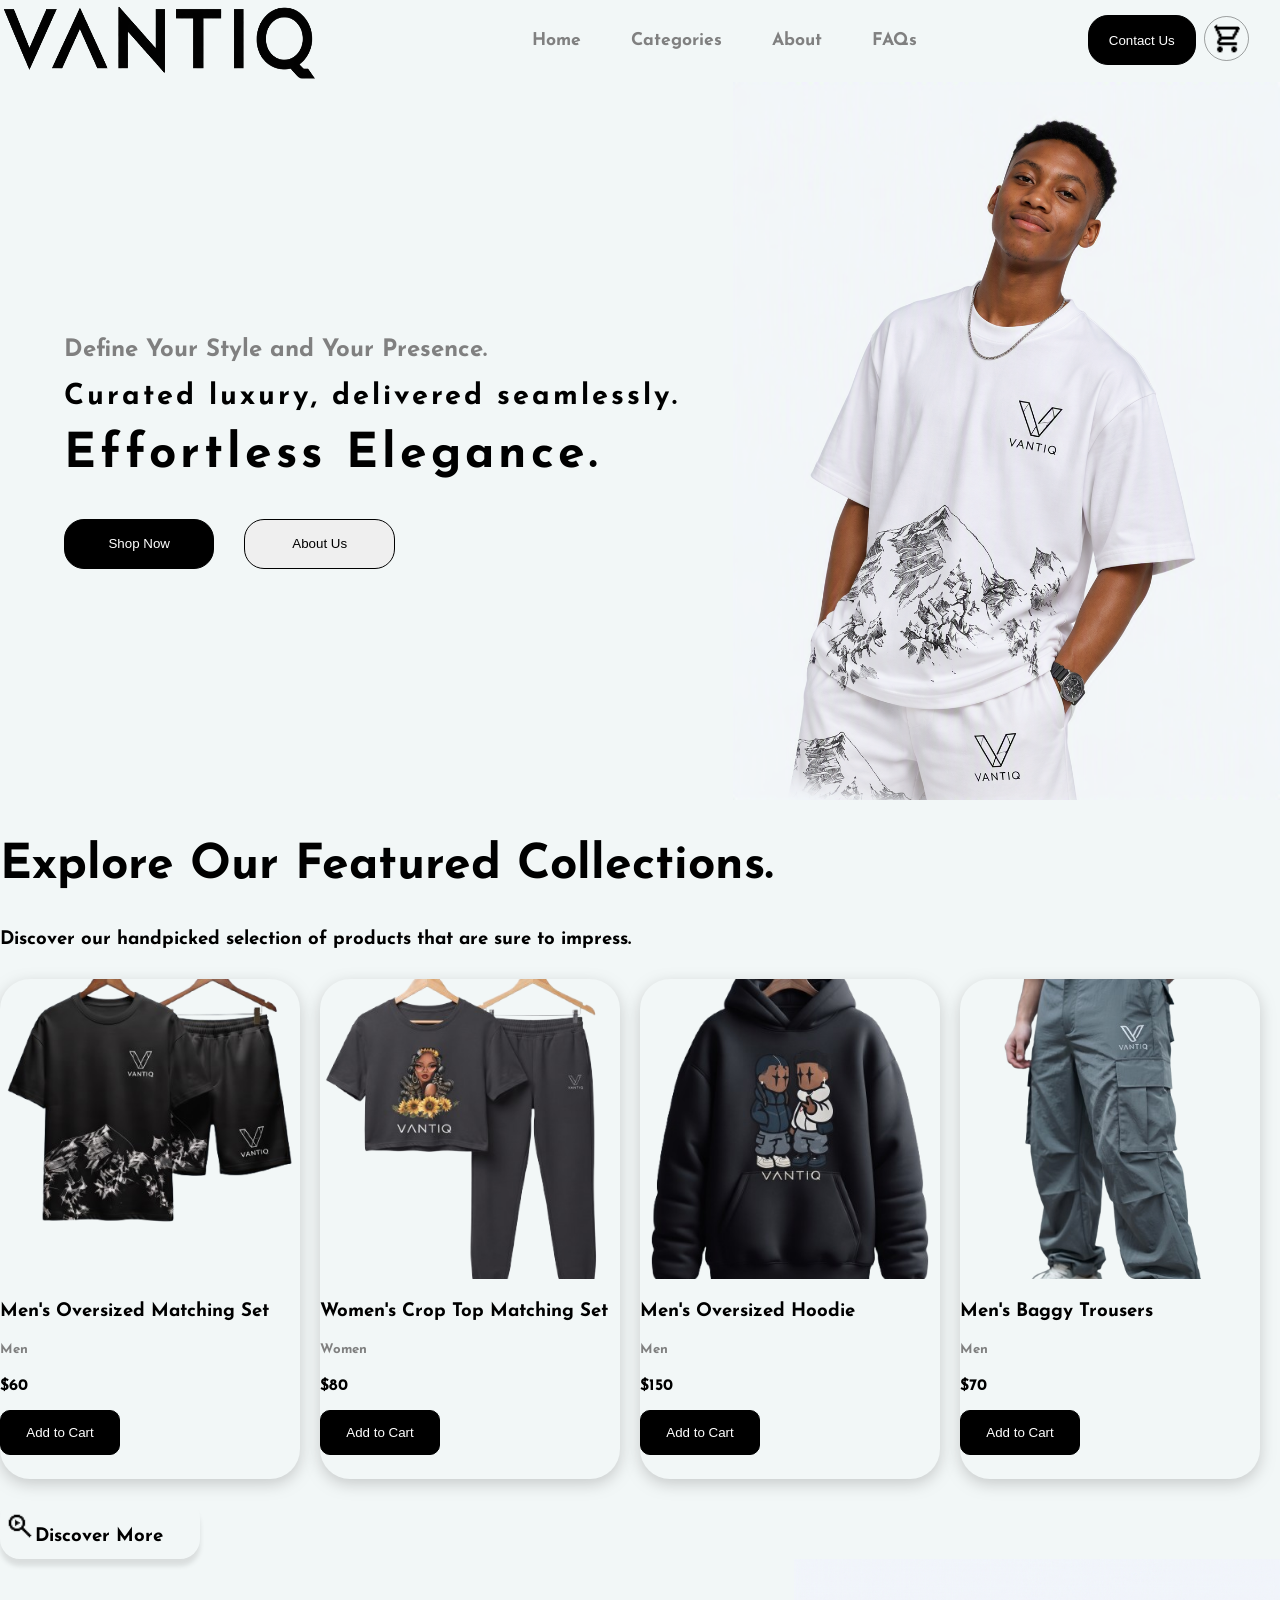
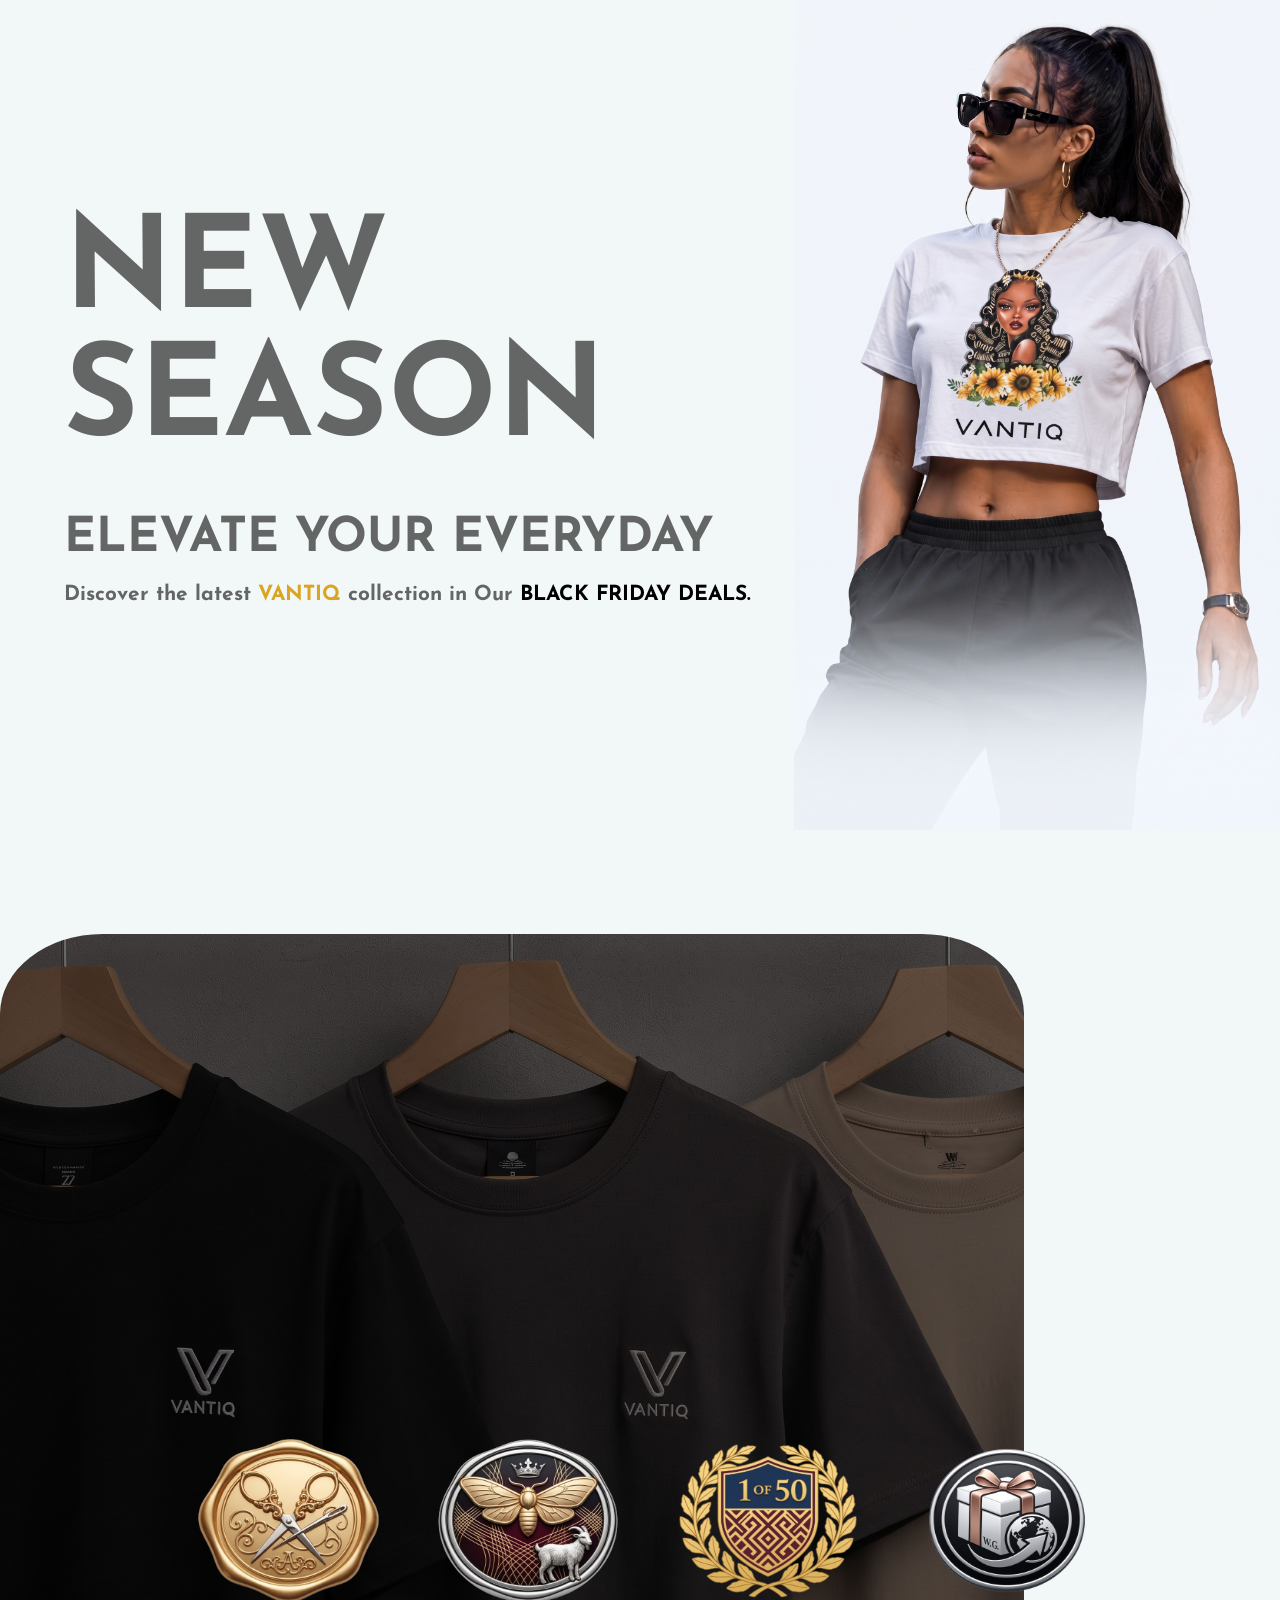
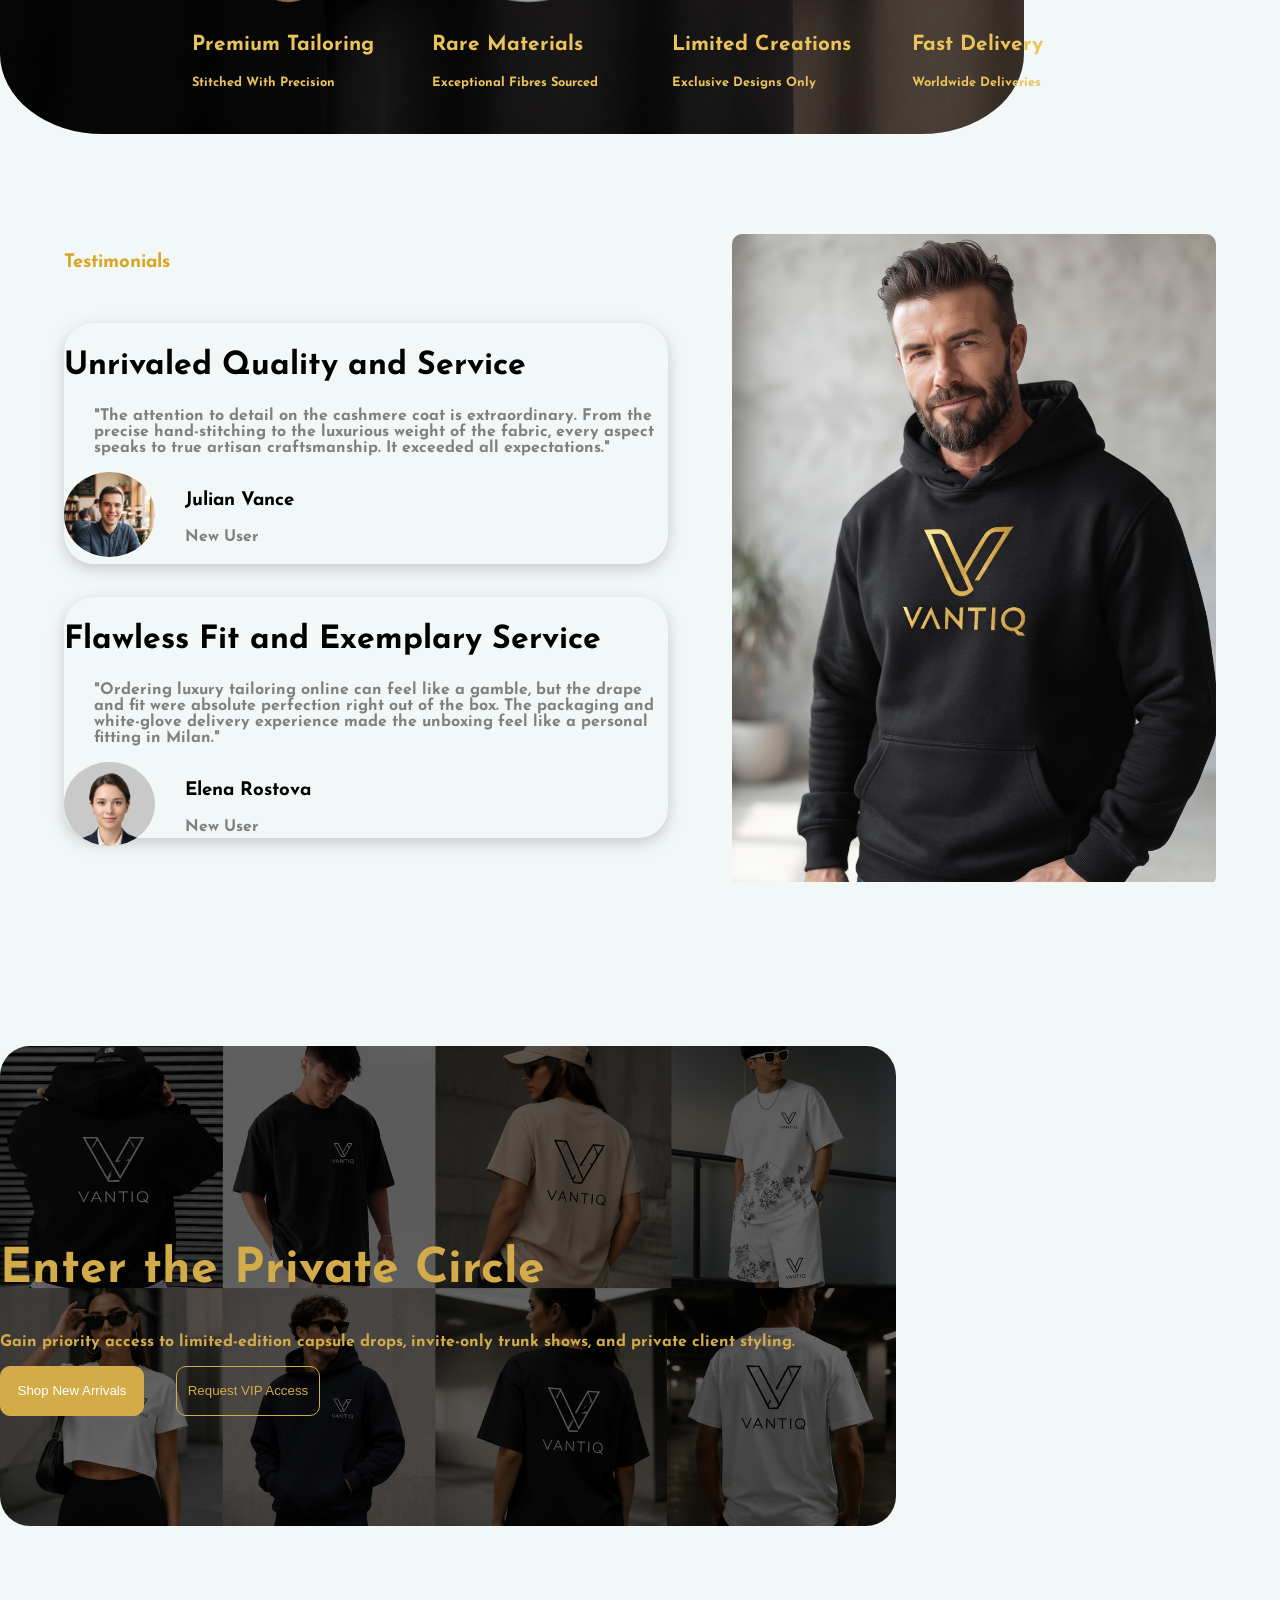
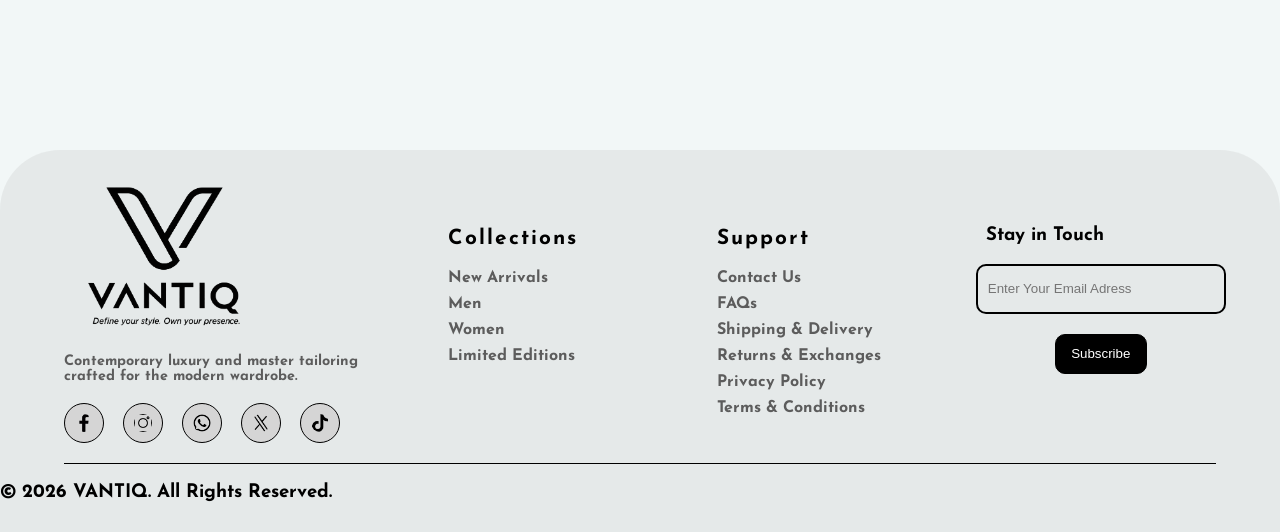
==== index.html @ c7abc4ff "first commit" ====
<!DOCTYPE html>
<html lang="en">
<head>
    <meta charset="UTF-8">
    <meta name="viewport" content="width=device-width, initial-scale=1.0">
    <title>VANTIQ Sample site</title>
    <link rel="icon" type="image/png" href="logos/VANTIQ top logo.png">
    <link rel="stylesheet" href="style.css">
</head>
<body>
    <div>
        <nav class="navbar">
            <img src="logos/logo.png" alt="logo" class="main-logo">
            <ul class="nav-list">
                <li class="nav-links">Home</li>
                <li class="nav-links">Categories</li>
                <li class="nav-links">About</li>
                <li class="nav-links">FAQs</li>
            </ul>
            <div class="nav-btn-container">
                <button class="nav-btn">Contact Us</button>
                <div class="cart-icon-div">
                    <img src="icon images/cart icon.png" alt="cart icon" class="cart-icon">
                </div>
            </div>
        </nav>
    </div>
    <section class="hero-section">
        <div class="hero-div">
            <div class="hero-text">
                <h3 class="hero-h3">Define Your Style and Your Presence.</h3>
                <h2 class="hero-h2">Curated luxury, delivered seamlessly.</h2>
                <h1 class="hero-h1">Effortless Elegance.</h1>
                <div class="hero-btn-container">
                    <button class="hero-shop-btn">Shop Now</button>
                    <button class="hero-about-btn">About Us</button>
                </div>
            </div>
            <div class="hero-image-container">
                <img src="main homepage images/hero image.png" alt="hero image" class="hero-image">
            </div>
        </div>
    </section>
    <section class="home-categories-section">
        <div class="home-cat-div">
            <h2 class="home-cat-h2">Explore Our Featured Collections.</h2>
            <h3 class="home-cat-h3">Discover our handpicked selection of products that are sure to impress.</h3>
            <div class="home-cat-container">
                <div class="home-cat-card">
                    <img src="homepage card images/home category card image 1.png" alt="card image" class="home-cat-card-image">
                    <h3 class="home-cat-card-h3">Men's Oversized Matching Set</h3>
                    <h5 class="home-cat-card-h5">Men</h5>
                    <p class="home-cat-card-p">$60</p>
                    <button class="home-cat-card-btn">Add to Cart</button>
                </div>
                <div class="home-cat-card">
                    <img src="homepage card images/crop top and bottom image.png" alt="card image" class="home-cat-card-image">
                    <h3 class="home-cat-card-h3">Women's Crop Top Matching Set</h3>
                    <h5 class="home-cat-card-h5">Women</h5>
                    <p class="home-cat-card-p">$80</p>
                    <button class="home-cat-card-btn">Add to Cart</button>
                </div>
                <div class="home-cat-card">
                    <img src="homepage card images/hoodie image no BG.png" alt="card image" class="home-cat-card-image">
                    <h3 class="home-cat-card-h3">Men's Oversized Hoodie</h3>
                    <h5 class="home-cat-card-h5">Men</h5>
                    <p class="home-cat-card-p">$150</p>
                    <button class="home-cat-card-btn">Add to Cart</button>
                </div>
                <div class="home-cat-card">
                    <img src="homepage card images/baggy trouser image.png" alt="card image" class="home-cat-card-image">
                    <h3 class="home-cat-card-h3">Men's Baggy Trousers</h3>
                    <h5 class="home-cat-card-h5">Men</h5>
                    <p class="home-cat-card-p">$70</p>
                    <button class="home-cat-card-btn">Add to Cart</button>
                </div>

            </div>
            <div class="home-dicover-div">
                <h3 class="home-discover-content"><img src="icon images/discover icon.png" alt="discover icon" class="discover-icon">Discover More</h3>
            </div>
        </div>
    </section>
    <section class="promotional-section">
        <div class="promotional-div">
            <div class="promotional-text">
                <h2 class="promotional-title">NEW SEASON</h2>
                <h3 class="promotional-h3">ELEVATE YOUR EVERYDAY</h3>
                <p class="promotional-description">Discover the latest <span class="name">VANTIQ</span> collection in Our <span class="black">BLACK FRIDAY DEALS.</span></p>
            </div>
            <div class="promotional-image-container">
                <img src="main homepage images/promotional image.jpeg" alt="promotional image" class="promotional-image">
            </div>
        </div>
    </section>
    <section class="brand-pillar-section">
        <div class="bp-div">
            <img src="main homepage images/brand pillar image.jpeg" alt="section image" class="bp-image">
            <div class="bp-container">
                <div class="bp-card">
                    <img src="badge images/brand pillar badge 1.png" alt="brand image" class="brand-badge">
                    <h3 class="brand-card-h3">Premium Tailoring</h3>
                    <h4 class="brand-card-h4">Stitched With Precision</h4>
                </div>
                <div class="bp-card">
                    <img src="badge images/brand pillar badge 2.png" alt="brand image" class="brand-badge">
                    <h3 class="brand-card-h3">Rare Materials</h3>
                    <h4 class="brand-card-h4">Exceptional Fibres Sourced</h4>
                </div>
                <div class="bp-card">
                    <img src="badge images/brand pillar badge 3.png" alt="brand image" class="brand-badge">
                    <h3 class="brand-card-h3">Limited Creations</h3>
                    <h4 class="brand-card-h4">Exclusive Designs Only</h4>
                </div>
                <div class="bp-card">
                    <img src="badge images/brand pillar badge 4.png" alt="brand image" class="brand-badge">
                    <h3 class="brand-card-h3">Fast Delivery</h3>
                    <h4 class="brand-card-h4">Worldwide Deliveries</h4>
                </div>   
            </div>
        </div>
    </section>
    <section class="testimonials">
        <div class="testimony-div">
            <div class="testimony-text">
                <h3 class="testimony-h3">Testimonials</h3>
                <div class="testimony-card">
                    <h2 class="testimony-h2">Unrivaled Quality and Service</h2>
                    <p class="comment">"The attention to detail on the cashmere coat is extraordinary. From the precise hand-stitching to the luxurious weight of the fabric, every aspect speaks to true artisan craftsmanship. It exceeded all expectations."</p>
                    <div class="test-user-card">
                        <div class="user-dp-div">
                            <img src="user dp images/testimony passport 2.jpeg" alt="user image" class="user-dp">
                        </div>
                        <div class="user-details">
                            <h3 class="usernsme">Julian Vance</h3>
                            <p class="user-status">New User</p>
                        </div>
                    </div>
                </div>
                <div class="testimony-card">
                    <h2 class="testimony-h2">Flawless Fit and Exemplary Service</h2>
                    <p class="comment">"Ordering luxury tailoring online can feel like a gamble, but the drape and fit were absolute perfection right out of the box. The packaging and white-glove delivery experience made the unboxing feel like a personal fitting in Milan."</p>
                    <div class="test-user-card">
                        <div class="user-dp-div">
                            <img src="user dp images/testimony passport.jpeg" alt="user image" class="user-dp">
                        </div>
                        <div class="user-details">
                            <h3 class="usernsme">Elena Rostova</h3>
                            <p class="user-status">New User</p>
                        </div>
                    </div>
                </div>
            </div>
            <div class="testimony-image-div">
                <img src="main homepage images/Testimony image.jpeg" alt="Testimony Image" class="testimony-image">
            </div>
        </div>
    </section>
    <section class="vip-section">
        <div class="vip-div">
            <div class="vip-image-container">
                <img src="main homepage images/Vip image.png" alt="vip image" class="vip-image">
            </div>
            <div class="vip-text">
                <h2 class="vip-h2">Enter the Private Circle</h2>
                <p class="vip-p">Gain priority access to limited-edition capsule drops, invite-only trunk shows, and private client styling.</p>
                <div class="vip-btn-container">
                    <button class="vip-shop-btn">Shop New Arrivals</button>
                    <button class="vip-access-btn">Request VIP Access</button>
                </div>
            </div>
        </div>
    </section>
    <footer class="footer-section">
        <div class="footer-div">
            <div class="footer-brief">
                <img src="logos/VANTIQ  full logo no BG.png" alt="VANTIQ logo" class="footer-logo">
                <h4 class="footer-h4">Contemporary luxury and master tailoring crafted for the modern wardrobe.</h4>
                <div class="footer-icons-div">
                    <img src="icon images/facebook icon.png" alt="facebook icon" class="footer-icon">
                    <img src="icon images/instagram icon.png" alt="instagram icon" class="footer-icon">
                    <img src="icon images/whatsapp icon.png" alt="whatsapp icon" class="footer-icon">
                    <img src="icon images/twitter icon.png" alt="twitter icon" class="footer-icon">
                    <img src="icon images/tik-tok icon.png" alt="tiktok icon" class="footer-icon">
                </div>
            </div>
            <div class="footer-list-div">
                <h3 class="f-list-h3">Collections</h3>
                <ul class="footer-list">
                    <li class="footer-links">New Arrivals</li>
                    <li class="footer-links">Men</li>
                    <li class="footer-links">Women</li>
                    <li class="footer-links">Limited Editions</li>
                </ul>
            </div>
            <div class="footer-list-div">
                <h3 class="f-list-h3">Support</h3>
                <ul class="footer-list">
                    <li class="footer-links">Contact Us</li>
                    <li class="footer-links">FAQs</li>
                    <li class="footer-links">Shipping & Delivery</li>
                    <li class="footer-links">Returns & Exchanges</li>
                    <li class="footer-links">Privacy Policy</li>
                    <li class="footer-links">Terms & Conditions</li>
                </ul>
            </div>
            <div class="footer-list-input">
                <h3 f-list-h3>Stay in Touch</h3>
                <div class="footer-inp-div">
                    <input type="email" name="email" id="email" placeholder="Enter Your Email Adress" class="footer-email-input">
                    <button type="submit" class="footer-btn">Subscribe</button>
                </div>
            </div>
        </div>
        <hr class="footer-hr">
        <div><h3 class="footer-h3">© 2026 VANTIQ. All Rights Reserved.</h3></div>
    </footer>
</body>
</html>
---- style.css ----
* {
    box-sizing: border-box;
}
@font-face {
    font-family: "Josefinsans";
    src: url(JosefinSans-Bold.ttf);
}
html, body{
    margin: 0;
    padding: 0;
    font-family: "Josefinsans";
    background-color: #f2f7f7;
    max-width: 100%;
    overflow-x: hidden;
}
/* DESKTOP*/

.navbar{
    height: 80px;
    width: 100%;
    display: flex;
    justify-content: space-between;
    align-items: center;
}
.main-logo{
    height: 100%;
    width: 25%;
    cursor: pointer;
}
.nav-list{
    display: flex;
    list-style: none;
    gap: 10px;
    font-size: 1.1rem;
    color: gray;
}
.nav-links{
    padding: 10px 20px;
    border-radius: 10px;
    cursor: pointer;
}
.nav-links:hover{
    color: black;
    background-color: rgba(156, 155, 155, 0.13);
    border: 1px solid rgba(156, 155, 155, 0.13);
}
.nav-btn-container{
    padding-right: 1%;
    width: 15%;
    gap: 5%;
    display: flex;
}
.nav-btn{
    height: 50px;
    width: 60%;
    border: 1px solid black;
    border-radius: 20px;
    background-color: black;
    color: white;
    cursor: pointer;
}
.nav-btn:hover{
    background-color: goldenrod;
    border: 1px solid goldenrod;
}
.cart-icon-div{
    width: 25%;
    align-content: center;
    justify-items: center;
    border-radius: 40%;
    cursor: pointer;
}
.cart-icon{
    height: 90%;
    padding: 10%;
    border-radius: 50%;
    border: 1px solid rgba(0, 0, 0, 0.356);
}
.cart-icon:hover{
    background-color: white;
    filter: invert(1);
    border: 1px solid white;
}
.hero-div{
    
    height: auto;
    width: 100%;
    display: flex;
}
.hero-text{
    width: 55%;
    margin-left: 5%;
    align-content: center;
    align-items: start;
    
}
.hero-image-container{
    width: 45%;
    overflow: hidden;
    
}
.hero-image{
    height: 100%;
    width: 100%;
    object-fit: contain;
    animation: slideIn-right 1.5s ease-out;
    
}
.hero-h1{
    font-size: 3rem;
    margin-top: 20px;
    letter-spacing: 4px;
    animation: slideIn-left 1.5s ease-out;
    animation-delay: 0.5s;
    animation-fill-mode: backwards;
    
}
.hero-h2{
    font-size: 1.8rem;
    margin-top: 20px;
    margin-bottom: 0px;
    letter-spacing: 3px;
    animation: slideIn-left 1.5s ease-out;
    animation-delay: 0.2s;
    animation-fill-mode: backwards;
    
}
.hero-h3{
    font-size: 1.5rem;
    margin-bottom: 7px;
    color: grey;
    font-weight: lighter;
    animation: slideIn-left 1.5s ease-out;
    
}
.hero-btn-container{
    width: 50%;
    height: 50px;
    display: flex;
    gap: 30px;
}
.hero-shop-btn, .hero-about-btn{
    width: 45%;
    border-radius: 20px;
    cursor: pointer;
    animation: bubblePop 0.9s ease-out;
    
}
.hero-shop-btn{
    background-color: black;
    color: white;
    border: 1px solid black;
}
.hero-about-btn{
    border: 0.5px solid black;
    animation-delay: 0.2s;
    animation-fill-mode: backwards;
}
.hero-shop-btn:hover{
    background-color: goldenrod;
    border: 1px solid goldenrod;
    transform: scale(1.1);
    transition: 0.5s ease-out;
}
.hero-about-btn:hover{
    background-color: black;
    color: white;
    transform: scale(1.1);
    transition: 0.5s ease-out;
}
.home-cat-div{
    justify-items: center;
}
.home-cat-h2{
    font-size: 3rem;
    animation: fadeDown 1.5s ease-out;
    animation-delay: 0.1s;
    animation-timeline: view();
   
}
.home-cat-h3{
    animation: fadeUp 1.5s ease-out;
    animation-delay: 0.2s;
    animation-fill-mode: backwards;
    
}
.home-cat-container{
    display: flex;
    gap: 20px;
    margin-top: 30px;
    animation: fadeUp 1.5s ease-out;
    animation-delay: 0.3s;
    animation-fill-mode: backwards;
}
.home-cat-card{
    height: 500px;
    width: 300px;
    border: 1px solid back;
    justify-items: center;
    justify-content: center;
    border-radius: 30px;
    overflow: hidden;
    box-shadow: 0 5px 15px rgba(128, 128, 128, 0.37);
}
.home-cat-card:hover{
    transform: scale(1.05);
    transition: 0.5s ease-in-out;
    box-shadow: 0 5px 15px rgba(85, 85, 85, 0.63);
}
.home-cat-card-image{
    height: 60%;
    width: 100%;
    object-fit: cover;
}
.home-cat-card-image:hover{
    transform: rotateY(360deg);
    transition: 1.5s ease-in-out;
}
.home-cat-card-h5{
    color: grey;
}
.home-cat-card-btn{
    display: block;
    height: 45px;
    width: 120px;
    background-color: black;
    border: 1px solid black;
    color: white;
    border-radius: 10px;
    cursor: pointer;
}
.home-cat-card-btn:hover{
    background-color: goldenrod;
    border: 1px solid goldenrod;
    transform: scale(1.2);
    transition: 0.5s ease-out;
}
.home-dicover-div{
    align-content: center;
    justify-items: center;
    cursor: pointer;
    height: 60px;
    width: 200px;
    margin-top: 20px;
    border-radius: 20px;
    box-shadow: 0 7px 5px rgba(0, 0, 0, 0.103);
    animation: bubblePop 1.5s ease;
    animation-delay: 0.35s;
    animation-fill-mode: backwards;
}
.home-dicover-div:hover{
    transform: scale(1.05);
    transition: 0.5s ease;
    box-shadow: 0 5px 15px rgba(128, 128, 128, 0.37);
    filter: invert(1);
    background-color: white;
}
.discover-icon{
    height: 30px;
}
.home-discover-content{
    margin: 5px;
}
.promotional-div{
    display: flex;
    height: auto;
}
.promotional-text{
    width: 60%;
    align-content: center;
    margin-left: 5%;
    color: rgba(0, 0, 0, 0.589);
}
.promotional-image-container{
    width: 40%;
}
.promotional-image{
    object-fit: contain;
    width: 100%;
    animation: slideIn-right 1.5s ease-out;
    
}
.promotional-title{
    font-size: 8rem;
    margin-top: 6%;
    margin-bottom: 0%;
    animation: slideIn-left 1.5s ease-out;
    
}
.promotional-h3{
    font-size: 3rem;
    margin-bottom: 0%;
    animation: slideIn-left 1.5s ease-out;
    animation-delay: 0.1s;
    animation-fill-mode: backwards;
    
}
.promotional-description{
    font-size: 1.3rem;
    animation: slideIn-left 1.5s ease-out;
    animation-delay: 0.1s;
    animation-fill-mode: backwards;
    
}
.name{
    color: goldenrod;
}
.black{
    color: black;
}
.bp-div{
    height: 1000px;
    width: 100%;
    justify-items: center;
    align-content: center;
    position: relative;
}
.bp-image{
    display: block;
    object-fit: cover;
    height: 80%;
    width: 80%;
    border-radius: 10%;
    animation: fadeUp 1.5s ease-out;
}
.bp-container{
    display: flex;
    gap: 5%;
    height: 250px;
    width: 75%;
    z-index: 5;
    position: absolute;
    top: 60%;
    left: 15%;
    color: rgb(236, 195, 89);
}
.bp-card{
    object-fit: contain;
    height: 100%;
    width: 20%;
    justify-items: center;
    animation: bubblePop 1.5s ease-out;
    animation-delay: 0.3s;
    animation-fill-mode: backwards;
}
.brand-badge{
    width: 100%;
    height: 70%;
}
.brand-card-h3{
    font-size: 1.3rem;
}
.brand-card-h4{
    font-size: 0.8rem;
}
.testimony-div{
    display: flex;
    gap: 5%;
}
.testimony-text{
    display: flex;
    flex-direction: column;
    width: 50%;
    margin-left: 5%;
    align-content: center;
    gap: 5%;
}
.testimony-image-div{
    width: 40%;
    margin-right: 5%;
    border-radius: 10px;
    overflow: hidden;
}
.testimony-image{
    width: 100%;
    animation: slideIn-right 1.5s ease-in;
}
.testimony-card{
    justify-items: center;
    height: 37%;
    border-radius: 30px;
    box-shadow: 0 5px 15px rgba(128, 128, 128, 0.37);
    animation: bubblePop 1.5s ease-in;
    animation-delay: 0.1s;
    animation-fill-mode: backwards;
}
.testimony-card:hover{
    transform: scale(1.1);
    transition: 1s ease-out;
    box-shadow: 0 5px 15px rgba(90, 89, 89, 0.685);
}
.test-user-card{
    height: 35%;
    width: 50%;
    display: flex;
    gap: 10%;
}
.user-dp-div{
    width: 30%;
    overflow: hidden;
    border-radius: 50%;
}
.user-details{
    width: 60%;
    align-items: center;
}
.user-dp{
    width: 100%;
}
.testimony-h2{
    font-size: 2rem;
}
.testimony-h3{
    color: goldenrod;
}
.comment{
    color: gray;
    padding-left: 5%;
}
.user-status{
    color: gray;
}
.vip-div{
    width: 100%;
    height: 800px;
    justify-items: center;
    align-content: center;
    position: relative;
}
.vip-image-container{
    width: 70%;
    height: 60%;
    border-radius: 30px;
    overflow: hidden;
}
.vip-image{
    width: 100%;
    height: 100%;
    object-fit: cover;
    animation: fadeUp 1.5s ease;
}
.vip-text{
    color: rgb(211, 172, 73);
    z-index: 3;
    position: absolute;
    top: 40%;
    justify-items: center;
    animation: fadeDown 1.5s ease;
    animation-delay: 0.1s;
    animation-fill-mode: backwards;
}
.vip-h2{
    font-size: 3rem;
}
.vip-p{
    font-size: 1rem;
}
.vip-btn-container{
    height: 50px;
    width: 320px;
    display: flex;
    justify-content: space-between;
}
.vip-shop-btn, .vip-access-btn{
    height: 100%;
    width: 45%;
    border-radius: 10px;
    cursor: pointer;
    animation: bubblePop 1.5s ease;
    animation-delay: 0.2s;
    animation-fill-mode: backwards;
}
.vip-shop-btn{
    background-color: rgb(211, 172, 73);
    color: white;
    border: 1px solid rgb(211, 172, 73);
}
.vip-access-btn{
    background-color: transparent;
    border: 1px solid rgb(211, 172, 73);
    color: rgb(211, 172, 73);
}
.vip-shop-btn:hover, .vip-access-btn:hover{
    background-color: #f2f7f7;
    color: black;
    border: 1px solid #f2f7f7;
    transform: scale(1.05);
    transition: 0.5s ease;
}
.footer-section{
    background-color: #96969725;
    justify-items: center;
    border-radius: 60px 60px 0 0;
}
.footer-div{
    display: flex;
    margin: 5%;
    justify-content: space-between;
    margin-bottom: 0;
}
.footer-logo{
    height: 200px;
    cursor: pointer;
}
.footer-h4{
    margin-top: 0;
    font-size: 0.9rem;
    color: #5c5c5c;
}
.footer-icons-div{
    display: flex;
    width: 80%;
    justify-content: space-between;
}
.footer-icon{
    height: 40px;
    padding: 10px;
    border-radius: 50%;
    cursor: pointer;
    border: 1px solid black;
    background-color: #d3d3d4e8;
}
.footer-icon:hover{
    filter: invert(1);
}
.footer-list-div{
    margin-top: 5%;
    width: 20%;
    animation: fadeDown 1.5s ease-in;
}
.footer-brief{
    width: 30%;
    animation: slideIn-left 1.5s ease-in;
}
.f-list-h3{
    font-size: 1.3rem;
    letter-spacing: 2px;
}
.footer-list{
    font-size: 1rem;
    list-style: none;
    display: flex;
    flex-direction: column;
    gap: 10px;
    color: #5c5c5c;
    margin: 0;
    padding: 0;
}
.footer-links:hover{
    color: black;
    cursor: pointer;
}
.footer-inp-div{
    display: flex;
    flex-direction: column;
    gap: 20px;
    align-items: center;
    
}
.footer-email-input{
    height: 50px;
    width: 250px;
    padding-left: 10px;
    border: 2px solid black;
    border-radius: 10px;
    background-color: transparent;
}
.footer-btn{
    height: 40px;
    width: 40%;
    border: 1px solid black;
    border-radius: 10px;
    background-color: black;
    color: white;
    cursor: pointer;
    display: block;
    animation: bubblePop 1.5s ease;
    animation-delay: 1s;
    animation-fill-mode: backwards;
}
.footer-btn:hover{
    background-color: rgb(211, 172, 73);
    border: 1px solid rgb(211, 172, 73);
    color: black;
    transform: scale(1.1);
    transition: 0.5s ease;
}
.footer-list-input{
    margin-top: 5%;
    width: 20%;
    justify-items: center;
    animation: slideIn-right 1.5s ease-in;
}
.footer-hr{
    width: 90%;
    background-color: black;
    border: none;
    border-top: 1px solid black;
    margin-top: 20px;
}
.footer-h3{
    margin-bottom: 0;
    padding-bottom: 30px;
}

@keyframes slideIn-left {
    from {
        opacity: 0;
        transform: translateX(-200px);
    }
    to {
        opacity: 1;
        transform: translateX(0);
    }
}
@keyframes slideIn-right {
    from {
        opacity: 0;
        transform: translateX(200px);
    }
    to {
        opacity: 1;
        transform: translateX(0);
    }
}
@keyframes bubblePop {
    from {
        transform: scale(0);
        opacity: 0;
    }
    to {
        transform: scale(1);
        opacity: 1;
    }

}
@keyframes fadeUp {
    from {
        transform: translateY(50px);
        opacity: 0;
    }
    to {
        transform: scale(1);
        opacity: 1;
    }

}
@keyframes fadeDown {
    from {
        transform: translateY(-50px);
        opacity: 0;
    }
    to {
        transform: scale(1);
        opacity: 1;
    }

}


/*Tablet*/
@media (max-width: 1032px) {
    .navbar{
        height: 70px;
    }
    .main-logo{
        width: 20%;
        height: 70%;
    }
    .nav-list {
        gap: 5px;
        font-size: 0.95rem;
    }
    .nav-links {
        padding: 8px 12px;
    }
    .nav-btn-container {
        width: 20%;
    }
    .nav-btn {
        height: 45px;
    }
    .hero-div{
        height: auto;
    }
    .hero-text{
        margin-left: 5%;
    }
    .hero-text,
    .hero-image-container{
        width: 50%;
    }
    .hero-h3{
        font-size: 1rem;
    }
    .hero-h2{
        font-size: 1.1rem;
    }
    .hero-h1{
        font-size: 1.5rem;
    }
    .home-cat-container{
        display: grid;
        animation: fadeUp 1.5s ease-out;
        animation-delay: 0.5s;
        animation-fill-mode: backwards;
        grid-template-columns: repeat(2, minmax(0, 1fr));
    }
    .home-cat-card{
        width: 100%;
    }
    .home-cat-h3{
        animation: fadeUp 1.5s ease-out;
        animation-delay: 0.2s;
        animation-fill-mode: backwards;
    }
    .home-cat-h2{
        animation: fadeDown 1.5s ease-out;
    }
    .promotional-text{
        margin-left: 5%;
    }
    .promotional-title,
    .promotional-h3,
    .promotional-description{
        animation: slideIn-left 2s ease-out;
        animation-timeline: view();
        animation-range: entry 0% cover 1%;
    }
    .promotional-description{
        font-size: 0.8rem;
        margin-left: 10%;
    }
    .promotional-image{
        animation: slideIn-right 1.5s ease-out;
        animation-timeline: view();
        animation-range: entry 0% cover 1%;
    }
    .bp-container{
        width: 50%;
        display: grid;
        grid-template-columns: repeat(2, 2fr);
        column-gap: 10%;
        top: 20%;
        left: 25%;
    }
    .bp-card{
        width: 100%;
    }
    .brand-badge{
        width: 100%;
    }
    .testimony-h2{
        font-size: 1.5rem;
    }
    .comment{
        font-size: 0.7rem;
    }
    .user-status{
        font-size: 0.8rem;
    }
    .vip-text{
        top: 35%;
    }
    .vip-h2{
        font-size: 2.5rem;
    }
    .vip-p{
        font-size: 0.8rem;
        margin-bottom: 30px;
    }
}


/*Mobile*/
@media (max-width: 700px) {
    .navbar{
        height: 55px;
    }
    .main-logo{
        height: 80%;
        width: 40%;
    }
    .nav-list{
        display: none;
    }
    .nav-btn {
        height: 40px;
        width: 60%;
    }
    .nav-btn-container {
        width: 40%;
    }
    .hero-image-container{
    width: 100%;
    overflow: hidden;
    }
    .hero-image{
        width: 100%;
        top: 0%;
    }
    .hero-div{
        height: fit-content;
        display: flex;
        flex-direction: column-reverse;
        justify-items: center;
    }
    .hero-text{
        width: 100%;
        justify-items: center;
        margin: 0;
    }
    .hero-h3{
        font-size: 0.9rem;
    }
    .hero-h2{
        font-size: 1.1rem;
        letter-spacing: normal;
    }
    .hero-h1{
        font-size: 1.5rem;
    }
    .hero-btn-container{
        gap: 20px;
    }
    .hero-shop-btn, .hero-about-btn{
        width: 48%;
    }
    .home-cat-container{
        display: flex;
        flex-direction: column;
        align-items: center;
    }
    .home-cat-card{
        width: min(300px, 100%);
    }
    .home-cat-h2{
        font-size: 1.5rem;
    }
    .home-cat-h3{
        font-size: 0.7rem;
    }
    .promotional-div{
        display: flex;
        flex-direction: column-reverse;
    }
    .promotional-image-container{
        width: 100%;
        margin-top: 20px;
    }
    .promotional-text{
        width: 100%;
        margin-left: 0;
        justify-items: center;
    }
    .promotional-title{
        font-size: 3.5rem;
    }
    .promotional-h3{
        font-size: 1.1rem;
    }
    .promotional-description{
        font-size: 0.7rem;
    }
    .promotional-title,
    .promotional-h3,
    .promotional-description,
    .promotional-image{
       animation: slideIn-left 1.5s ease-out;
    }
    .bp-container{
        display: flex;
        flex-direction: column;
    }
    .bp-div{
        height: 1600px;
    }
    .bp-image{
        border-radius: 50px;
    }
    .testimony-div{
        display: flex;
        flex-direction: column-reverse;
        justify-items: center;
        column-gap: 10%;
    }
    .testimony-text{
        width: 90%;
        gap: 20px;
    }
    .testimony-h2{
        font-size: 1.2rem;
    }
    .testimony-image-div{
        width: 100%;   
    }
    .testimony-image{
        width: 90%;
        margin-left: 5%;
        border-radius: 10px;
        animation: fadeUp 1.5s ease;
    }
    .test-user-card{
        height: 20%;
        width: 60%;
    }
    .user-dp-div{
        width: 25%;
    }
    .testimony-card{
        margin-bottom: 5%;
        height: 20%;
    }
    .user-details{
        width: 55%;
    }
    .vip-text{
        width: 50%;
    }
    .vip-h2{
        font-size: 1.2rem;
    }
    .vip-p{
        width: 90%;
        font-size: 0.4rem;
    }
    .vip-btn-container{
        height: 30px;
        width: 95%;
    }
    .vip-shop-btn, .vip-access-btn{
        font-size: 0.5rem;
    }
    .footer-div{
        display: flex;
        flex-direction: column;
    }
    .footer-brief{
        width: 100%;
        display: flex;
        flex-direction: column;
        align-items: center;
    }
    .footer-logo{
        width: 50%;
    }
    .footer-h4{
        font-size: 0.6rem;
        justify-items: center;
    }
    .footer-list-div{
        width: 100%;
        margin-left: 30%;
    }
    .footer-list-input{
        width: 100%;
    }

}
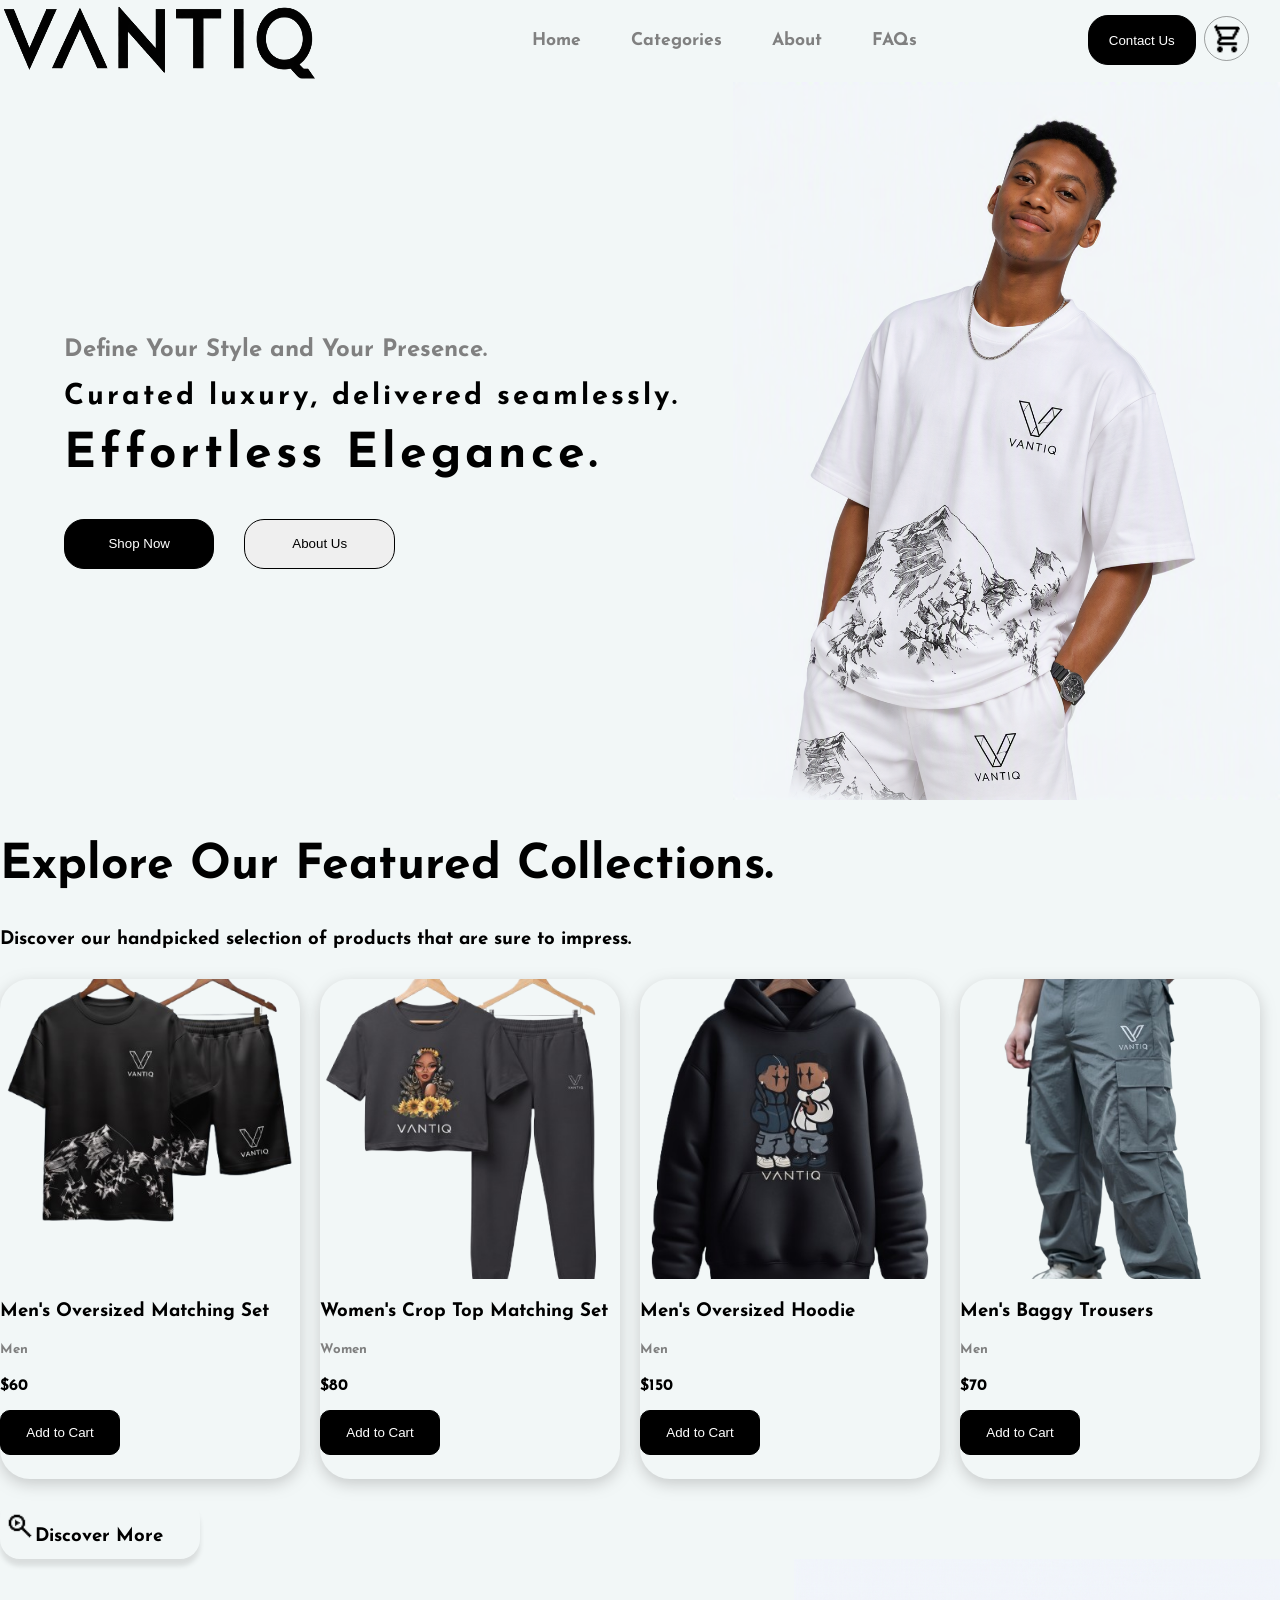
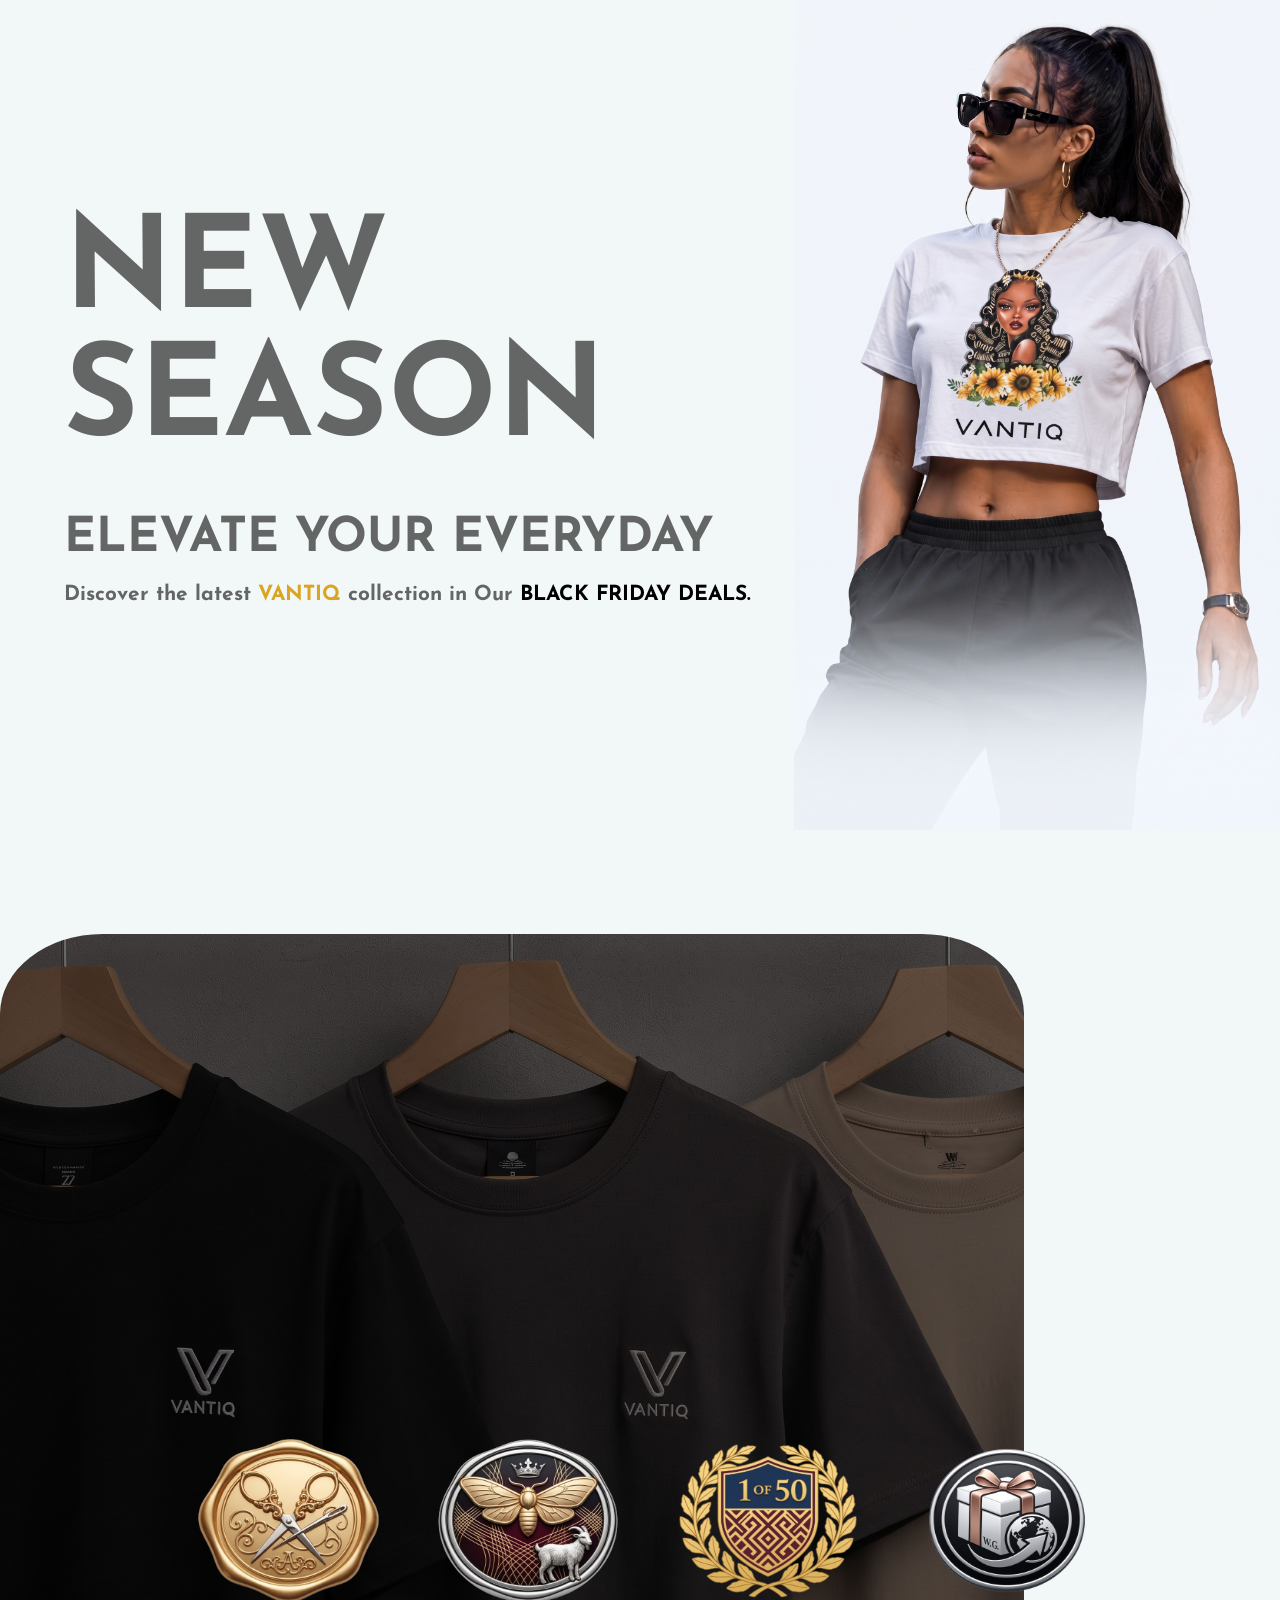
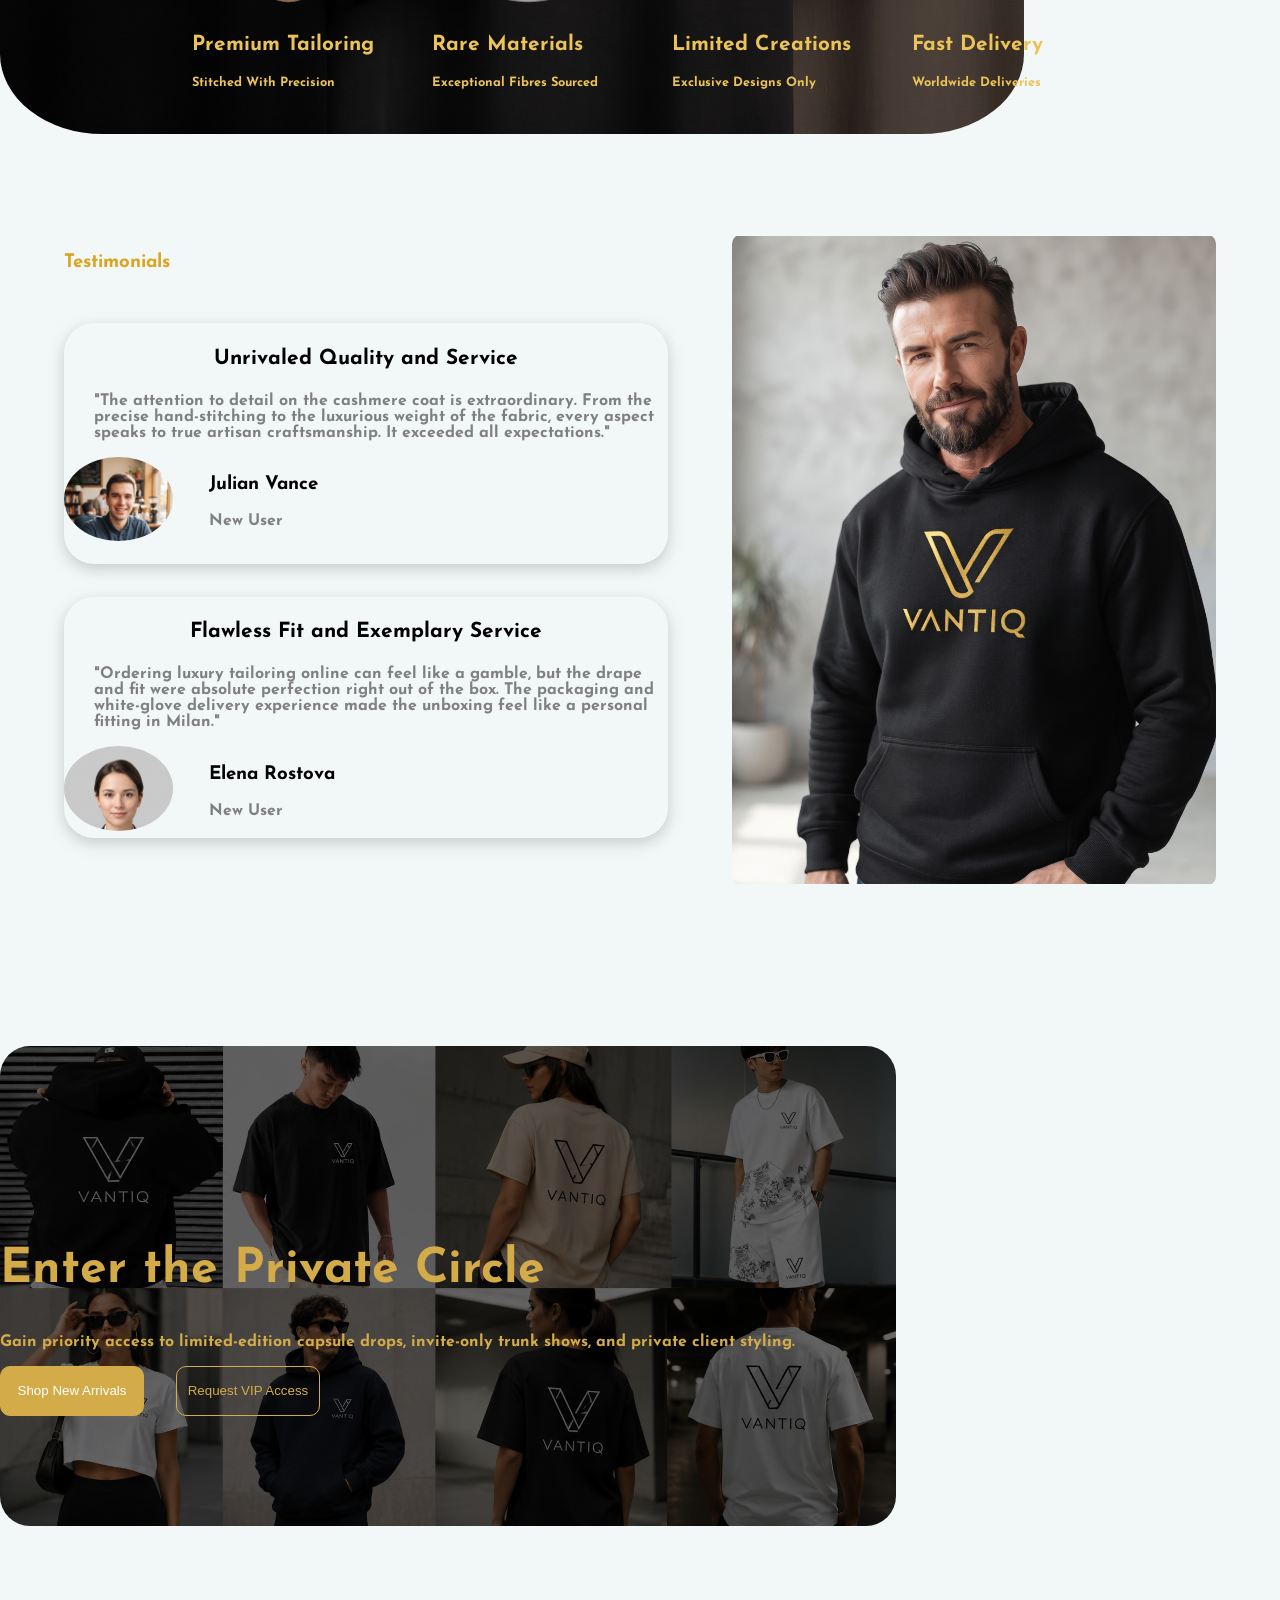
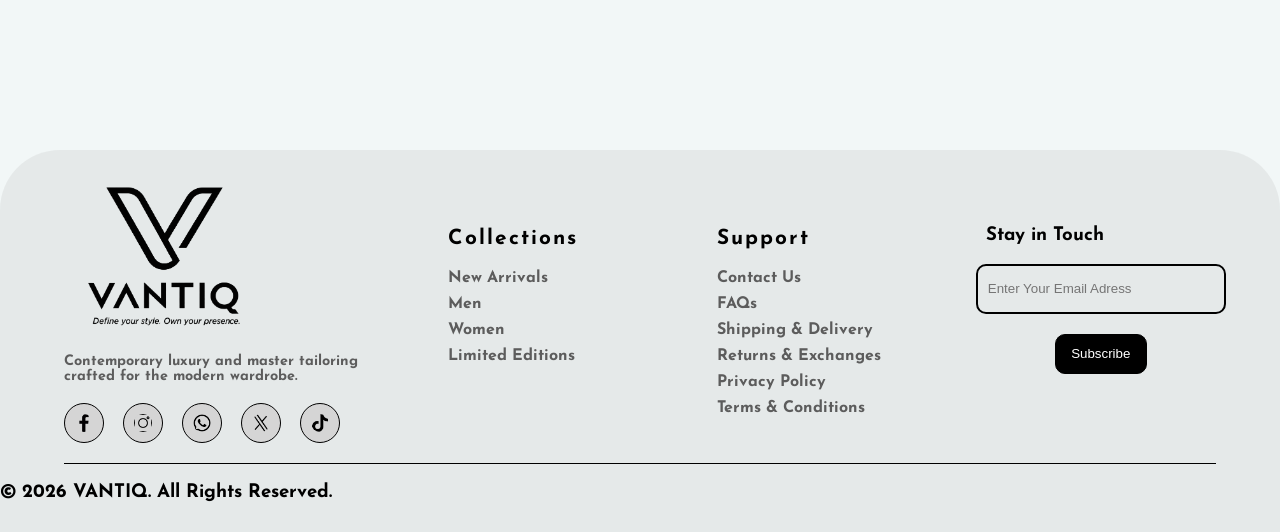
==== commit b340658d: "second commit" ====
--- a/index.html
+++ b/index.html
@@ -132,7 +132,7 @@
                             <img src="user dp images/testimony passport 2.jpeg" alt="user image" class="user-dp">
                         </div>
                         <div class="user-details">
-                            <h3 class="usernsme">Julian Vance</h3>
+                            <h3 class="username">Julian Vance</h3>
                             <p class="user-status">New User</p>
                         </div>
                     </div>
@@ -145,7 +145,7 @@
                             <img src="user dp images/testimony passport.jpeg" alt="user image" class="user-dp">
                         </div>
                         <div class="user-details">
-                            <h3 class="usernsme">Elena Rostova</h3>
+                            <h3 class="username">Elena Rostova</h3>
                             <p class="user-status">New User</p>
                         </div>
                     </div>
--- a/style.css
+++ b/style.css
@@ -292,15 +292,13 @@
     margin-bottom: 0%;
     animation: slideIn-left 1.5s ease-out;
     animation-delay: 0.1s;
-    animation-fill-mode: backwards;
-    
+    animation-fill-mode: backwards;  
 }
 .promotional-description{
     font-size: 1.3rem;
     animation: slideIn-left 1.5s ease-out;
     animation-delay: 0.1s;
     animation-fill-mode: backwards;
-    
 }
 .name{
     color: goldenrod;
@@ -373,6 +371,8 @@
 }
 .testimony-image{
     width: 100%;
+    height: 100%;
+    object-fit: contain;
     animation: slideIn-right 1.5s ease-in;
 }
 .testimony-card{
@@ -391,7 +391,7 @@
 }
 .test-user-card{
     height: 35%;
-    width: 50%;
+    width: 60%;
     display: flex;
     gap: 10%;
 }
@@ -408,7 +408,9 @@
     width: 100%;
 }
 .testimony-h2{
-    font-size: 2rem;
+    font-size: 1.3rem;
+    text-align: center;
+    margin: 4%;
 }
 .testimony-h3{
     color: goldenrod;
@@ -416,6 +418,9 @@
 .comment{
     color: gray;
     padding-left: 5%;
+}
+.user-details{
+    width: auto;
 }
 .user-status{
     color: gray;
@@ -773,7 +778,7 @@
 
 
 /*Mobile*/
-@media (max-width: 700px) {
+@media (max-width: 750px) {
     .navbar{
         height: 55px;
     }
@@ -836,9 +841,11 @@
     }
     .home-cat-h2{
         font-size: 1.5rem;
+        text-align: center;
     }
     .home-cat-h3{
         font-size: 0.7rem;
+        text-align: center;
     }
     .promotional-div{
         display: flex;
@@ -852,15 +859,25 @@
         width: 100%;
         margin-left: 0;
         justify-items: center;
+        text-align: center;
     }
     .promotional-title{
-        font-size: 3.5rem;
+        width: 100%;
+        margin: 24px 0 8px;
+        font-size: 3rem;
+        line-height: 1;
     }
     .promotional-h3{
+        width: 100%;
+        margin: 0;
         font-size: 1.1rem;
+        line-height: 1.2;
     }
     .promotional-description{
+        width: 95%;
+        margin: 5%;
         font-size: 0.7rem;
+        line-height: 1.4;
     }
     .promotional-title,
     .promotional-h3,
@@ -871,9 +888,11 @@
     .bp-container{
         display: flex;
         flex-direction: column;
+        height: 800px;
+        width: 55%;
     }
     .bp-div{
-        height: 1600px;
+        height: 2000px;
     }
     .bp-image{
         border-radius: 50px;
@@ -902,34 +921,43 @@
     }
     .test-user-card{
         height: 20%;
-        width: 60%;
+        width: 70%;
+        align-content: center;
     }
     .user-dp-div{
-        width: 25%;
+        width: 50px;
+        height: 50px;
+    }
+    .username{
+        margin-bottom: 0%;
     }
     .testimony-card{
         margin-bottom: 5%;
         height: 20%;
     }
     .user-details{
-        width: 55%;
+        width: auto;
+    }
+    .vip-image-container{
+        width: 80%;
     }
     .vip-text{
-        width: 50%;
+        width: 70%;
+        text-align: center;
     }
     .vip-h2{
         font-size: 1.2rem;
     }
     .vip-p{
         width: 90%;
-        font-size: 0.4rem;
+        font-size: 0.6rem;
     }
     .vip-btn-container{
         height: 30px;
         width: 95%;
     }
     .vip-shop-btn, .vip-access-btn{
-        font-size: 0.5rem;
+        font-size: 0.7rem;
     }
     .footer-div{
         display: flex;
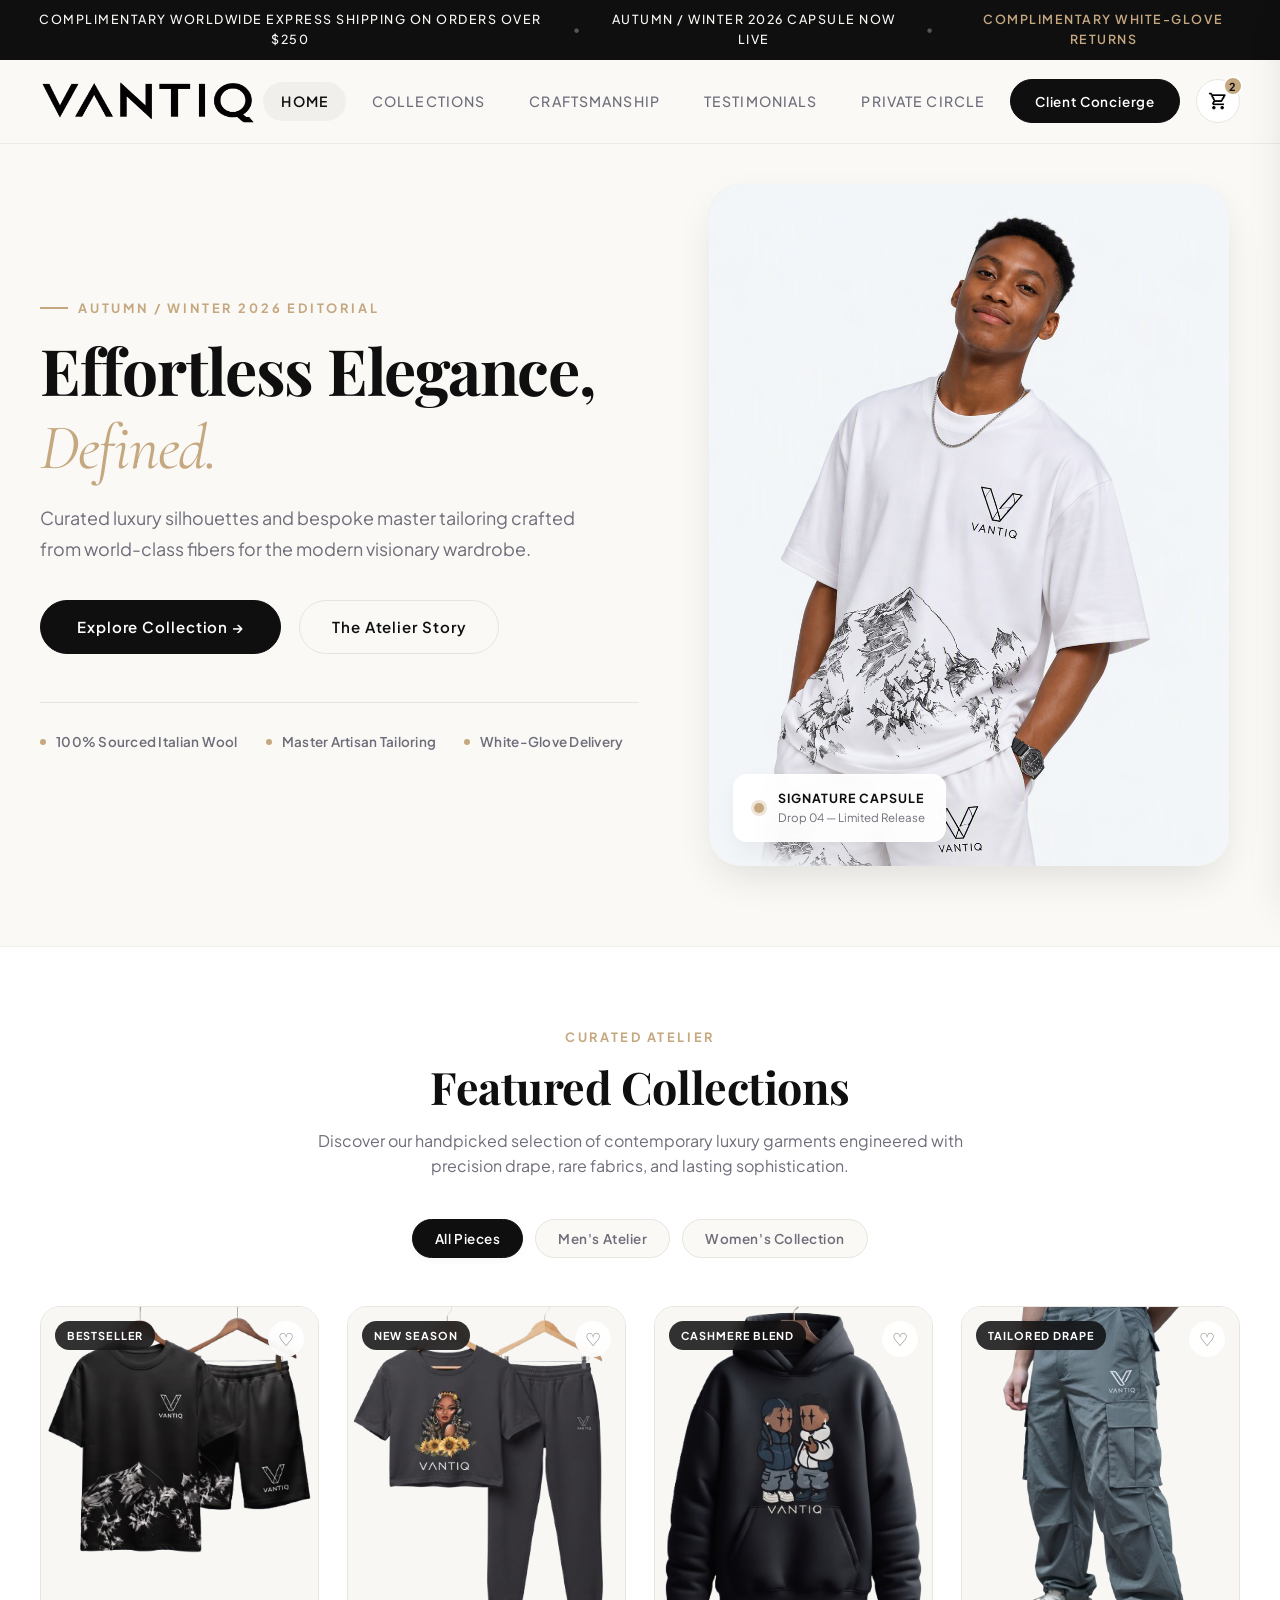
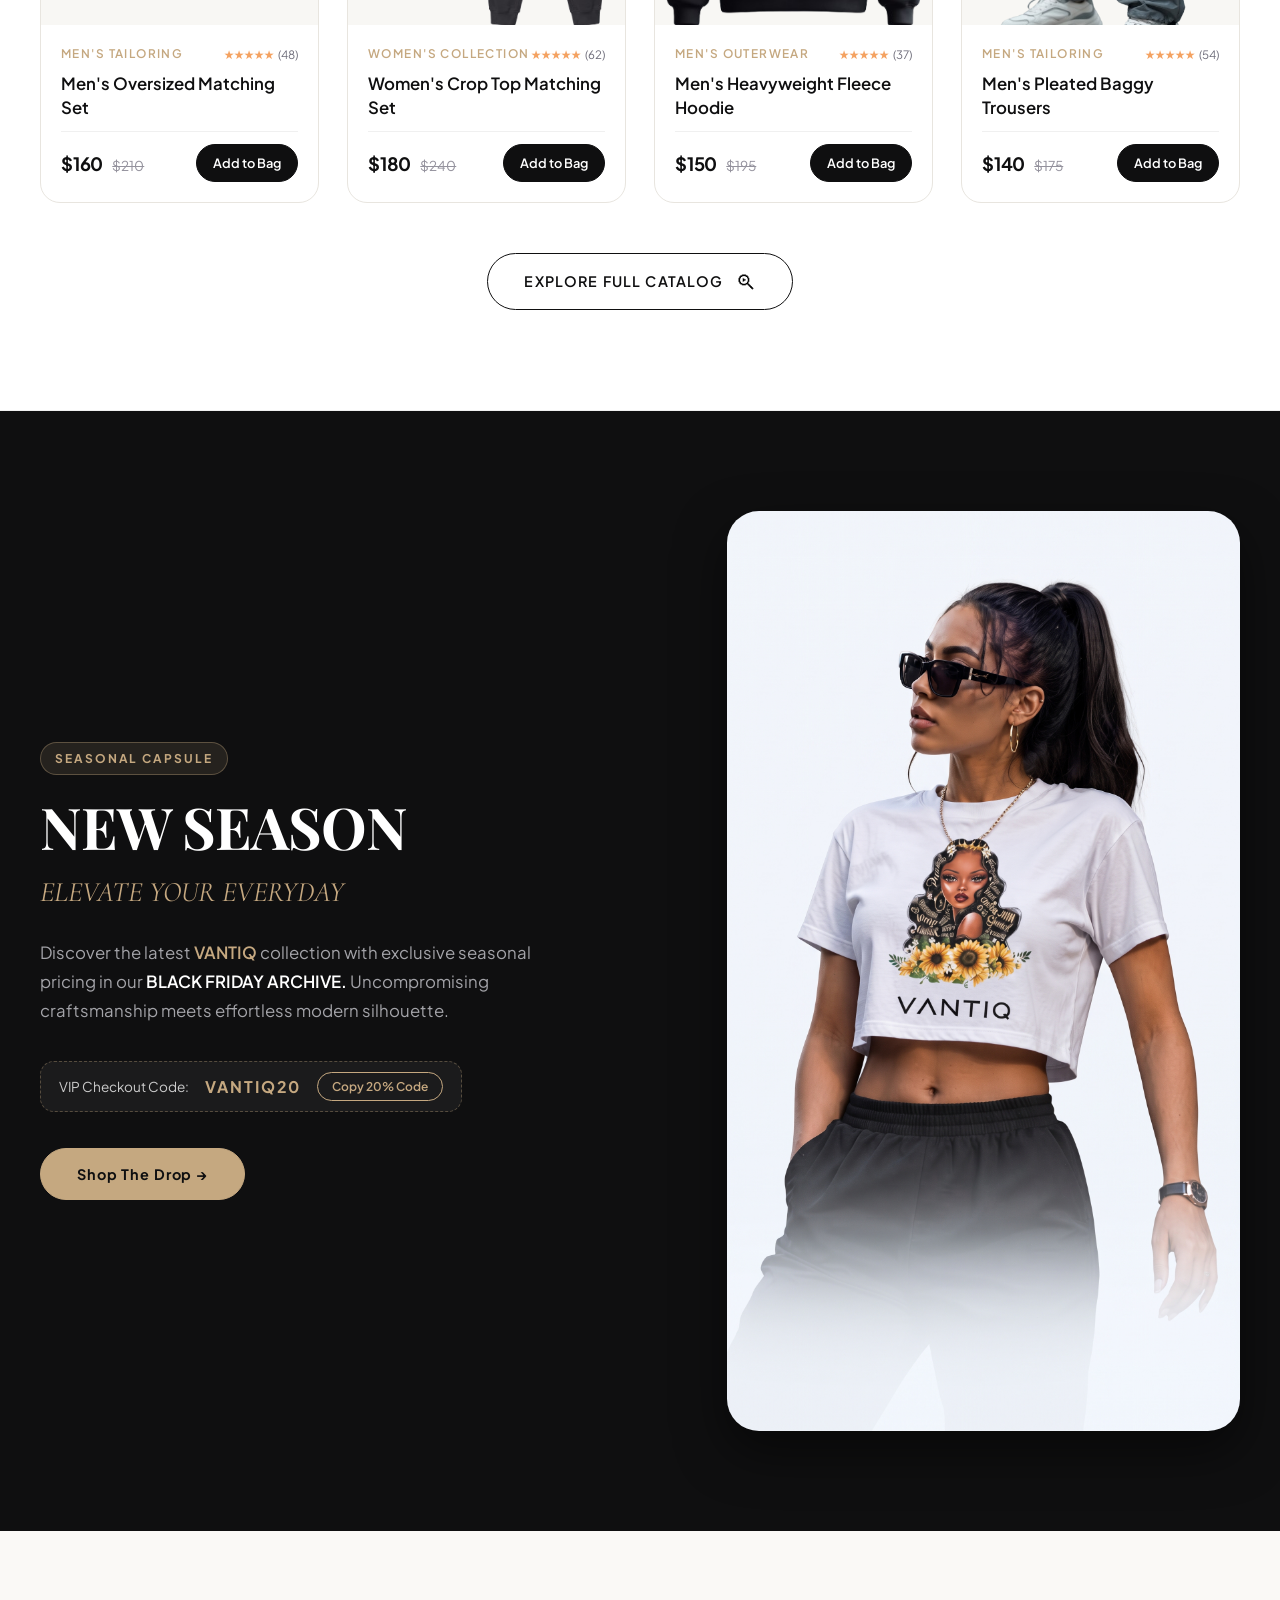
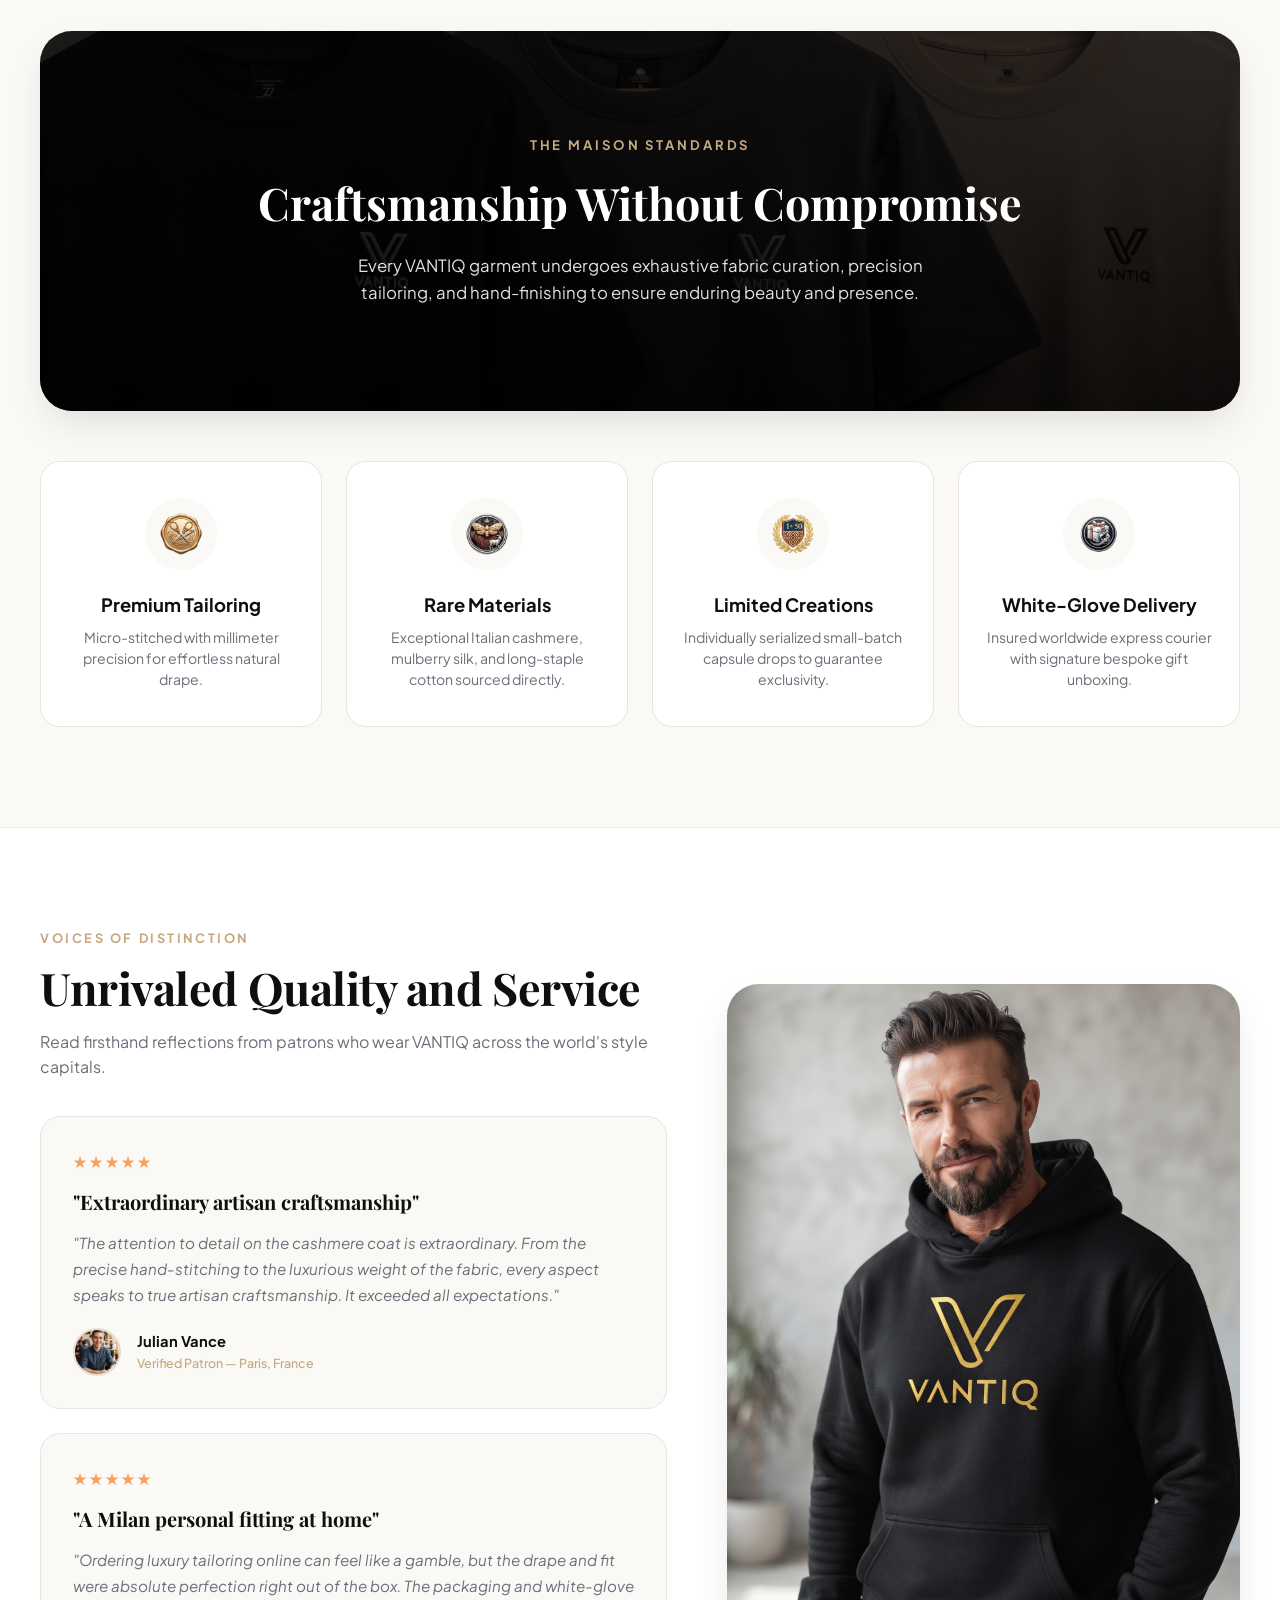
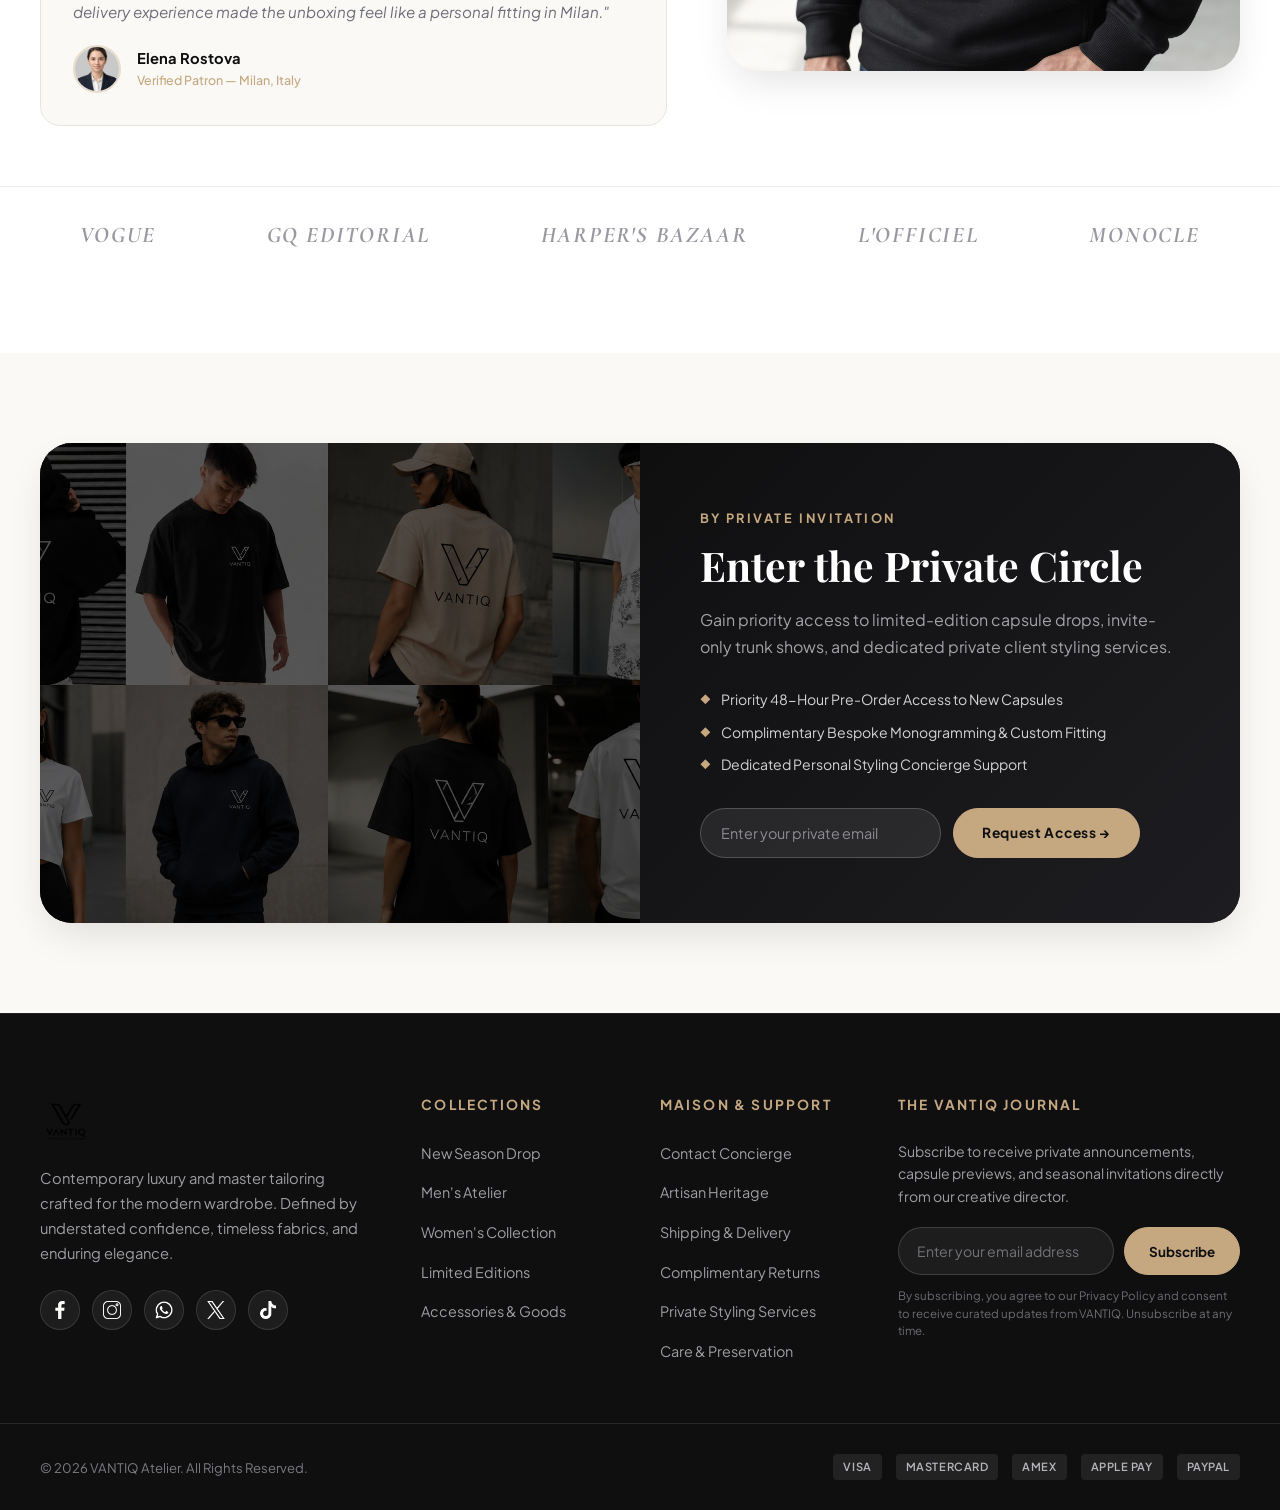
==== commit a64fe028: "third commit" ====
--- a/index.html
+++ b/index.html
@@ -3,217 +3,505 @@
 <head>
     <meta charset="UTF-8">
     <meta name="viewport" content="width=device-width, initial-scale=1.0">
-    <title>VANTIQ Sample site</title>
+    <meta name="description" content="VANTIQ — Contemporary luxury silhouettes, master tailoring, and curated capsule drops crafted from world-class fabrics.">
+    <title>VANTIQ | Contemporary Luxury & Master Tailoring</title>
     <link rel="icon" type="image/png" href="logos/VANTIQ top logo.png">
     <link rel="stylesheet" href="style.css">
 </head>
 <body>
-    <div>
-        <nav class="navbar">
-            <img src="logos/logo.png" alt="logo" class="main-logo">
+
+    <!-- TOP ANNOUNCEMENT BAR -->
+    <aside class="top-bar" aria-label="Announcement">
+        <span>Complimentary Worldwide Express Shipping on Orders Over $250</span>
+        <span class="top-bar-divider">•</span>
+        <span class="top-bar-secondary">Autumn / Winter 2026 Capsule Now Live</span>
+        <span class="top-bar-divider">•</span>
+        <span class="top-bar-highlight">Complimentary White-Glove Returns</span>
+    </aside>
+
+    <!-- HEADER / NAVIGATION -->
+    <header class="navbar-wrapper">
+        <nav class="navbar" aria-label="Main Navigation">
+            <div class="nav-brand">
+                <a href="index.html" aria-label="VANTIQ Home">
+                    <img src="logos/logo.png" alt="VANTIQ Luxury Fashion" class="main-logo">
+                </a>
+            </div>
+
             <ul class="nav-list">
-                <li class="nav-links">Home</li>
-                <li class="nav-links">Categories</li>
-                <li class="nav-links">About</li>
-                <li class="nav-links">FAQs</li>
+                <li class="nav-item"><a href="index.html" class="nav-link active">Home</a></li>
+                <li class="nav-item"><a href="categories.html" class="nav-link">Collections</a></li>
+                <li class="nav-item"><a href="#brand-pillars" class="nav-link">Craftsmanship</a></li>
+                <li class="nav-item"><a href="#testimonials" class="nav-link">Testimonials</a></li>
+                <li class="nav-item"><a href="#vip" class="nav-link">Private Circle</a></li>
             </ul>
+
             <div class="nav-btn-container">
-                <button class="nav-btn">Contact Us</button>
-                <div class="cart-icon-div">
-                    <img src="icon images/cart icon.png" alt="cart icon" class="cart-icon">
+                <a href="#vip" class="nav-btn">Client Concierge</a>
+                <div class="nav-actions">
+                    <button class="cart-icon-btn" id="cartBtn" aria-label="View Shopping Bag">
+                        <img src="icon images/cart icon.png" alt="Cart" class="cart-icon">
+                        <span class="cart-badge" id="cartBadge">2</span>
+                    </button>
+                    <button class="mobile-toggle-btn" id="mobileMenuBtn" aria-label="Open Navigation Menu" aria-expanded="false">
+                        <span></span>
+                        <span></span>
+                        <span></span>
+                    </button>
                 </div>
             </div>
         </nav>
-    </div>
-    <section class="hero-section">
-        <div class="hero-div">
-            <div class="hero-text">
-                <h3 class="hero-h3">Define Your Style and Your Presence.</h3>
-                <h2 class="hero-h2">Curated luxury, delivered seamlessly.</h2>
-                <h1 class="hero-h1">Effortless Elegance.</h1>
-                <div class="hero-btn-container">
-                    <button class="hero-shop-btn">Shop Now</button>
-                    <button class="hero-about-btn">About Us</button>
-                </div>
-            </div>
-            <div class="hero-image-container">
-                <img src="main homepage images/hero image.png" alt="hero image" class="hero-image">
-            </div>
+    </header>
+
+    <!-- MOBILE NAVIGATION DRAWER -->
+    <div class="mobile-drawer-overlay" id="mobileDrawerOverlay"></div>
+    <aside class="mobile-drawer" id="mobileDrawer" aria-label="Mobile Navigation Menu">
+        <div>
+            <div class="mobile-drawer-header">
+                <img src="logos/logo.png" alt="VANTIQ" class="mobile-drawer-logo">
+                <button class="mobile-drawer-close" id="mobileDrawerClose" aria-label="Close Navigation Menu">&times;</button>
+            </div>
+            <ul class="mobile-drawer-list">
+                <li><a href="index.html" class="mobile-drawer-link">Home</a></li>
+                <li><a href="categories.html" class="mobile-drawer-link">All Collections</a></li>
+                <li><a href="#collection" class="mobile-drawer-link">Featured Pieces</a></li>
+                <li><a href="#promotional" class="mobile-drawer-link">Black Friday Deals</a></li>
+                <li><a href="#brand-pillars" class="mobile-drawer-link">Maison Standards</a></li>
+                <li><a href="#testimonials" class="mobile-drawer-link">Testimonials</a></li>
+                <li><a href="#vip" class="mobile-drawer-link">VIP Private Circle</a></li>
+            </ul>
         </div>
-    </section>
-    <section class="home-categories-section">
-        <div class="home-cat-div">
-            <h2 class="home-cat-h2">Explore Our Featured Collections.</h2>
-            <h3 class="home-cat-h3">Discover our handpicked selection of products that are sure to impress.</h3>
-            <div class="home-cat-container">
-                <div class="home-cat-card">
-                    <img src="homepage card images/home category card image 1.png" alt="card image" class="home-cat-card-image">
-                    <h3 class="home-cat-card-h3">Men's Oversized Matching Set</h3>
-                    <h5 class="home-cat-card-h5">Men</h5>
-                    <p class="home-cat-card-p">$60</p>
-                    <button class="home-cat-card-btn">Add to Cart</button>
-                </div>
-                <div class="home-cat-card">
-                    <img src="homepage card images/crop top and bottom image.png" alt="card image" class="home-cat-card-image">
-                    <h3 class="home-cat-card-h3">Women's Crop Top Matching Set</h3>
-                    <h5 class="home-cat-card-h5">Women</h5>
-                    <p class="home-cat-card-p">$80</p>
-                    <button class="home-cat-card-btn">Add to Cart</button>
-                </div>
-                <div class="home-cat-card">
-                    <img src="homepage card images/hoodie image no BG.png" alt="card image" class="home-cat-card-image">
-                    <h3 class="home-cat-card-h3">Men's Oversized Hoodie</h3>
-                    <h5 class="home-cat-card-h5">Men</h5>
-                    <p class="home-cat-card-p">$150</p>
-                    <button class="home-cat-card-btn">Add to Cart</button>
-                </div>
-                <div class="home-cat-card">
-                    <img src="homepage card images/baggy trouser image.png" alt="card image" class="home-cat-card-image">
-                    <h3 class="home-cat-card-h3">Men's Baggy Trousers</h3>
-                    <h5 class="home-cat-card-h5">Men</h5>
-                    <p class="home-cat-card-p">$70</p>
-                    <button class="home-cat-card-btn">Add to Cart</button>
-                </div>
-
-            </div>
-            <div class="home-dicover-div">
-                <h3 class="home-discover-content"><img src="icon images/discover icon.png" alt="discover icon" class="discover-icon">Discover More</h3>
-            </div>
+        <div class="mobile-drawer-footer">
+            <a href="#vip" class="hero-shop-btn" style="width: 100%; text-align: center;">Book Styling Concierge</a>
+            <p style="font-size: 0.76rem; color: #888; text-align: center;">© 2026 VANTIQ Atelier. All Rights Reserved.</p>
         </div>
-    </section>
-    <section class="promotional-section">
-        <div class="promotional-div">
-            <div class="promotional-text">
-                <h2 class="promotional-title">NEW SEASON</h2>
-                <h3 class="promotional-h3">ELEVATE YOUR EVERYDAY</h3>
-                <p class="promotional-description">Discover the latest <span class="name">VANTIQ</span> collection in Our <span class="black">BLACK FRIDAY DEALS.</span></p>
-            </div>
-            <div class="promotional-image-container">
-                <img src="main homepage images/promotional image.jpeg" alt="promotional image" class="promotional-image">
-            </div>
-        </div>
-    </section>
-    <section class="brand-pillar-section">
-        <div class="bp-div">
-            <img src="main homepage images/brand pillar image.jpeg" alt="section image" class="bp-image">
-            <div class="bp-container">
-                <div class="bp-card">
-                    <img src="badge images/brand pillar badge 1.png" alt="brand image" class="brand-badge">
-                    <h3 class="brand-card-h3">Premium Tailoring</h3>
-                    <h4 class="brand-card-h4">Stitched With Precision</h4>
-                </div>
-                <div class="bp-card">
-                    <img src="badge images/brand pillar badge 2.png" alt="brand image" class="brand-badge">
-                    <h3 class="brand-card-h3">Rare Materials</h3>
-                    <h4 class="brand-card-h4">Exceptional Fibres Sourced</h4>
-                </div>
-                <div class="bp-card">
-                    <img src="badge images/brand pillar badge 3.png" alt="brand image" class="brand-badge">
-                    <h3 class="brand-card-h3">Limited Creations</h3>
-                    <h4 class="brand-card-h4">Exclusive Designs Only</h4>
-                </div>
-                <div class="bp-card">
-                    <img src="badge images/brand pillar badge 4.png" alt="brand image" class="brand-badge">
-                    <h3 class="brand-card-h3">Fast Delivery</h3>
-                    <h4 class="brand-card-h4">Worldwide Deliveries</h4>
-                </div>   
-            </div>
-        </div>
-    </section>
-    <section class="testimonials">
-        <div class="testimony-div">
-            <div class="testimony-text">
-                <h3 class="testimony-h3">Testimonials</h3>
-                <div class="testimony-card">
-                    <h2 class="testimony-h2">Unrivaled Quality and Service</h2>
-                    <p class="comment">"The attention to detail on the cashmere coat is extraordinary. From the precise hand-stitching to the luxurious weight of the fabric, every aspect speaks to true artisan craftsmanship. It exceeded all expectations."</p>
-                    <div class="test-user-card">
-                        <div class="user-dp-div">
-                            <img src="user dp images/testimony passport 2.jpeg" alt="user image" class="user-dp">
-                        </div>
-                        <div class="user-details">
-                            <h3 class="username">Julian Vance</h3>
-                            <p class="user-status">New User</p>
-                        </div>
-                    </div>
-                </div>
-                <div class="testimony-card">
-                    <h2 class="testimony-h2">Flawless Fit and Exemplary Service</h2>
-                    <p class="comment">"Ordering luxury tailoring online can feel like a gamble, but the drape and fit were absolute perfection right out of the box. The packaging and white-glove delivery experience made the unboxing feel like a personal fitting in Milan."</p>
-                    <div class="test-user-card">
-                        <div class="user-dp-div">
-                            <img src="user dp images/testimony passport.jpeg" alt="user image" class="user-dp">
-                        </div>
-                        <div class="user-details">
-                            <h3 class="username">Elena Rostova</h3>
-                            <p class="user-status">New User</p>
-                        </div>
-                    </div>
-                </div>
-            </div>
-            <div class="testimony-image-div">
-                <img src="main homepage images/Testimony image.jpeg" alt="Testimony Image" class="testimony-image">
-            </div>
-        </div>
-    </section>
-    <section class="vip-section">
-        <div class="vip-div">
-            <div class="vip-image-container">
-                <img src="main homepage images/Vip image.png" alt="vip image" class="vip-image">
-            </div>
-            <div class="vip-text">
-                <h2 class="vip-h2">Enter the Private Circle</h2>
-                <p class="vip-p">Gain priority access to limited-edition capsule drops, invite-only trunk shows, and private client styling.</p>
-                <div class="vip-btn-container">
-                    <button class="vip-shop-btn">Shop New Arrivals</button>
-                    <button class="vip-access-btn">Request VIP Access</button>
-                </div>
-            </div>
-        </div>
-    </section>
+    </aside>
+
+    <!-- MAIN CONTENT -->
+    <main>
+        <!-- HERO SECTION -->
+        <section class="hero-section" id="hero">
+            <div class="hero-container">
+                <div class="hero-text">
+                    <span class="hero-eyebrow">Autumn / Winter 2026 Editorial</span>
+                    <h1 class="hero-h1">Effortless Elegance, <span class="italic">Defined.</span></h1>
+                    <p class="hero-desc">Curated luxury silhouettes and bespoke master tailoring crafted from world-class fibers for the modern visionary wardrobe.</p>
+                    <div class="hero-btn-container">
+                        <a href="#collection" class="hero-shop-btn">Explore Collection &rarr;</a>
+                        <a href="#brand-pillars" class="hero-about-btn">The Atelier Story</a>
+                    </div>
+                    <div class="hero-features">
+                        <div class="hero-feature-item">
+                            <span class="hero-feature-dot"></span>
+                            <span>100% Sourced Italian Wool</span>
+                        </div>
+                        <div class="hero-feature-item">
+                            <span class="hero-feature-dot"></span>
+                            <span>Master Artisan Tailoring</span>
+                        </div>
+                        <div class="hero-feature-item">
+                            <span class="hero-feature-dot"></span>
+                            <span>White-Glove Delivery</span>
+                        </div>
+                    </div>
+                </div>
+                <div class="hero-image-container">
+                    <div class="hero-image-frame">
+                        <img src="main homepage images/hero image.png" alt="VANTIQ Luxury Editorial Look" class="hero-image" loading="eager">
+                        <div class="hero-floating-badge">
+                            <span class="badge-indicator"></span>
+                            <div>
+                                <p class="badge-text-title">Signature Capsule</p>
+                                <p class="badge-text-sub">Drop 04 — Limited Release</p>
+                            </div>
+                        </div>
+                    </div>
+                </div>
+            </div>
+        </section>
+
+        <!-- FEATURED CATEGORIES & COLLECTIONS SECTION -->
+        <section class="home-categories-section" id="collection">
+            <div class="home-cat-div">
+                <div class="section-header">
+                    <p class="section-eyebrow">Curated Atelier</p>
+                    <h2 class="section-title">Featured Collections</h2>
+                    <p class="section-subtitle">Discover our handpicked selection of contemporary luxury garments engineered with precision drape, rare fabrics, and lasting sophistication.</p>
+                </div>
+
+                <!-- Filter Tabs -->
+                <div class="category-tabs-container">
+                    <button class="category-tab active" data-filter="all">All Pieces</button>
+                    <button class="category-tab" data-filter="men">Men's Atelier</button>
+                    <button class="category-tab" data-filter="women">Women's Collection</button>
+                </div>
+
+                <!-- Product Cards Grid -->
+                <div class="home-cat-container">
+                    <!-- Card 1 -->
+                    <article class="home-cat-card" data-category="men">
+                        <div class="card-image-wrapper">
+                            <span class="card-tag">Bestseller</span>
+                            <button class="wishlist-btn" aria-label="Add to wishlist" data-product-name="Men's Oversized Matching Set">&#9825;</button>
+                            <img src="homepage card images/home category card image 1.png" alt="Men's Oversized Matching Set" class="home-cat-card-image" loading="lazy">
+                            <button class="card-quick-add add-to-cart-btn" data-product-name="Men's Oversized Matching Set">+ Quick Add to Bag</button>
+                        </div>
+                        <div class="card-body">
+                            <div class="card-meta">
+                                <span class="home-cat-card-h5">Men's Tailoring</span>
+                                <div class="card-rating">&#9733;&#9733;&#9733;&#9733;&#9733; <span class="card-rating-count">(48)</span></div>
+                            </div>
+                            <h3 class="home-cat-card-h3">Men's Oversized Matching Set</h3>
+                            <div class="card-bottom">
+                                <div>
+                                    <span class="home-cat-card-p">$160</span>
+                                    <span class="card-original-price">$210</span>
+                                </div>
+                                <button class="home-cat-card-btn add-to-cart-btn" data-product-name="Men's Oversized Matching Set">Add to Bag</button>
+                            </div>
+                        </div>
+                    </article>
+
+                    <!-- Card 2 -->
+                    <article class="home-cat-card" data-category="women">
+                        <div class="card-image-wrapper">
+                            <span class="card-tag">New Season</span>
+                            <button class="wishlist-btn" aria-label="Add to wishlist" data-product-name="Women's Crop Top Matching Set">&#9825;</button>
+                            <img src="homepage card images/crop top and bottom image.png" alt="Women's Crop Top Matching Set" class="home-cat-card-image" loading="lazy">
+                            <button class="card-quick-add add-to-cart-btn" data-product-name="Women's Crop Top Matching Set">+ Quick Add to Bag</button>
+                        </div>
+                        <div class="card-body">
+                            <div class="card-meta">
+                                <span class="home-cat-card-h5">Women's Collection</span>
+                                <div class="card-rating">&#9733;&#9733;&#9733;&#9733;&#9733; <span class="card-rating-count">(62)</span></div>
+                            </div>
+                            <h3 class="home-cat-card-h3">Women's Crop Top Matching Set</h3>
+                            <div class="card-bottom">
+                                <div>
+                                    <span class="home-cat-card-p">$180</span>
+                                    <span class="card-original-price">$240</span>
+                                </div>
+                                <button class="home-cat-card-btn add-to-cart-btn" data-product-name="Women's Crop Top Matching Set">Add to Bag</button>
+                            </div>
+                        </div>
+                    </article>
+
+                    <!-- Card 3 -->
+                    <article class="home-cat-card" data-category="men">
+                        <div class="card-image-wrapper">
+                            <span class="card-tag">Cashmere Blend</span>
+                            <button class="wishlist-btn" aria-label="Add to wishlist" data-product-name="Men's Heavyweight Oversized Hoodie">&#9825;</button>
+                            <img src="homepage card images/hoodie image no BG.png" alt="Men's Heavyweight Oversized Hoodie" class="home-cat-card-image" loading="lazy">
+                            <button class="card-quick-add add-to-cart-btn" data-product-name="Men's Heavyweight Oversized Hoodie">+ Quick Add to Bag</button>
+                        </div>
+                        <div class="card-body">
+                            <div class="card-meta">
+                                <span class="home-cat-card-h5">Men's Outerwear</span>
+                                <div class="card-rating">&#9733;&#9733;&#9733;&#9733;&#9733; <span class="card-rating-count">(37)</span></div>
+                            </div>
+                            <h3 class="home-cat-card-h3">Men's Heavyweight Fleece Hoodie</h3>
+                            <div class="card-bottom">
+                                <div>
+                                    <span class="home-cat-card-p">$150</span>
+                                    <span class="card-original-price">$195</span>
+                                </div>
+                                <button class="home-cat-card-btn add-to-cart-btn" data-product-name="Men's Heavyweight Oversized Hoodie">Add to Bag</button>
+                            </div>
+                        </div>
+                    </article>
+
+                    <!-- Card 4 -->
+                    <article class="home-cat-card" data-category="men">
+                        <div class="card-image-wrapper">
+                            <span class="card-tag">Tailored Drape</span>
+                            <button class="wishlist-btn" aria-label="Add to wishlist" data-product-name="Men's Pleated Baggy Trousers">&#9825;</button>
+                            <img src="homepage card images/baggy trouser image.png" alt="Men's Pleated Baggy Trousers" class="home-cat-card-image" loading="lazy">
+                            <button class="card-quick-add add-to-cart-btn" data-product-name="Men's Pleated Baggy Trousers">+ Quick Add to Bag</button>
+                        </div>
+                        <div class="card-body">
+                            <div class="card-meta">
+                                <span class="home-cat-card-h5">Men's Tailoring</span>
+                                <div class="card-rating">&#9733;&#9733;&#9733;&#9733;&#9733; <span class="card-rating-count">(54)</span></div>
+                            </div>
+                            <h3 class="home-cat-card-h3">Men's Pleated Baggy Trousers</h3>
+                            <div class="card-bottom">
+                                <div>
+                                    <span class="home-cat-card-p">$140</span>
+                                    <span class="card-original-price">$175</span>
+                                </div>
+                                <button class="home-cat-card-btn add-to-cart-btn" data-product-name="Men's Pleated Baggy Trousers">Add to Bag</button>
+                            </div>
+                        </div>
+                    </article>
+                </div>
+
+                <!-- Discover More Button -->
+                <div class="home-discover-wrapper">
+                    <a href="categories.html" class="home-discover-btn">
+                        <span>Explore Full Catalog</span>
+                        <img src="icon images/discover icon.png" alt="Explore" class="discover-icon">
+                    </a>
+                </div>
+            </div>
+        </section>
+
+        <!-- PROMOTIONAL EDITORIAL SECTION -->
+        <section class="promotional-section" id="promotional">
+            <div class="promotional-container">
+                <div class="promotional-text">
+                    <span class="promotional-tag">Seasonal Capsule</span>
+                    <h2 class="promotional-title">NEW SEASON</h2>
+                    <h3 class="promotional-h3">ELEVATE YOUR EVERYDAY</h3>
+                    <p class="promotional-description">Discover the latest <span class="name">VANTIQ</span> collection with exclusive seasonal pricing in our <span class="black">BLACK FRIDAY ARCHIVE.</span> Uncompromising craftsmanship meets effortless modern silhouette.</p>
+                    
+                    <div class="promo-code-box">
+                        <span class="promo-code-text">VIP Checkout Code:</span>
+                        <span class="promo-code-val" id="promoCodeVal">VANTIQ20</span>
+                        <button class="copy-promo-btn" id="copyPromoBtn" data-code="VANTIQ20">Copy 20% Code</button>
+                    </div>
+
+                    <div class="promotional-actions">
+                        <a href="categories.html" class="promotional-btn">Shop The Drop &rarr;</a>
+                    </div>
+                </div>
+                <div class="promotional-image-container">
+                    <img src="main homepage images/promotional image.jpeg" alt="VANTIQ Promotional Campaign" class="promotional-image" loading="lazy">
+                </div>
+            </div>
+        </section>
+
+        <!-- BRAND PILLARS / MAISON STANDARDS SECTION -->
+        <section class="brand-pillar-section" id="brand-pillars">
+            <div class="bp-wrapper">
+                <div class="bp-banner-card">
+                    <img src="main homepage images/brand pillar image.jpeg" alt="VANTIQ Artisan Craftsmanship" class="bp-image" loading="lazy">
+                    <div class="bp-banner-overlay">
+                        <span class="bp-banner-eyebrow">The Maison Standards</span>
+                        <h2 class="bp-banner-title">Craftsmanship Without Compromise</h2>
+                        <p class="bp-banner-desc">Every VANTIQ garment undergoes exhaustive fabric curation, precision tailoring, and hand-finishing to ensure enduring beauty and presence.</p>
+                    </div>
+                </div>
+
+                <div class="bp-container">
+                    <div class="bp-card">
+                        <div class="brand-badge-wrapper">
+                            <img src="badge images/brand pillar badge 1.png" alt="Premium Tailoring" class="brand-badge" loading="lazy">
+                        </div>
+                        <h3 class="brand-card-h3">Premium Tailoring</h3>
+                        <h4 class="brand-card-h4">Micro-stitched with millimeter precision for effortless natural drape.</h4>
+                    </div>
+
+                    <div class="bp-card">
+                        <div class="brand-badge-wrapper">
+                            <img src="badge images/brand pillar badge 2.png" alt="Rare Materials" class="brand-badge" loading="lazy">
+                        </div>
+                        <h3 class="brand-card-h3">Rare Materials</h3>
+                        <h4 class="brand-card-h4">Exceptional Italian cashmere, mulberry silk, and long-staple cotton sourced directly.</h4>
+                    </div>
+
+                    <div class="bp-card">
+                        <div class="brand-badge-wrapper">
+                            <img src="badge images/brand pillar badge 3.png" alt="Limited Creations" class="brand-badge" loading="lazy">
+                        </div>
+                        <h3 class="brand-card-h3">Limited Creations</h3>
+                        <h4 class="brand-card-h4">Individually serialized small-batch capsule drops to guarantee exclusivity.</h4>
+                    </div>
+
+                    <div class="bp-card">
+                        <div class="brand-badge-wrapper">
+                            <img src="badge images/brand pillar badge 4.png" alt="Fast Delivery" class="brand-badge" loading="lazy">
+                        </div>
+                        <h3 class="brand-card-h3">White-Glove Delivery</h3>
+                        <h4 class="brand-card-h4">Insured worldwide express courier with signature bespoke gift unboxing.</h4>
+                    </div>
+                </div>
+            </div>
+        </section>
+
+        <!-- TESTIMONIALS SECTION -->
+        <section class="testimonials" id="testimonials">
+            <div class="testimony-container">
+                <div class="testimony-content">
+                    <div class="section-header" style="text-align: left; margin: 0;">
+                        <p class="section-eyebrow">Voices of Distinction</p>
+                        <h2 class="section-title">Unrivaled Quality and Service</h2>
+                        <p class="section-subtitle">Read firsthand reflections from patrons who wear VANTIQ across the world's style capitals.</p>
+                    </div>
+
+                    <div class="testimony-cards-wrapper">
+                        <!-- Testimonial 1 -->
+                        <div class="testimony-card">
+                            <div class="testimony-stars">&#9733;&#9733;&#9733;&#9733;&#9733;</div>
+                            <h3 class="testimony-h2">"Extraordinary artisan craftsmanship"</h3>
+                            <p class="comment">"The attention to detail on the cashmere coat is extraordinary. From the precise hand-stitching to the luxurious weight of the fabric, every aspect speaks to true artisan craftsmanship. It exceeded all expectations."</p>
+                            <div class="test-user-card">
+                                <div class="user-dp-div">
+                                    <img src="user dp images/testimony passport 2.jpeg" alt="Julian Vance" class="user-dp" loading="lazy">
+                                </div>
+                                <div class="user-details">
+                                    <h4 class="username">Julian Vance</h4>
+                                    <p class="user-status">Verified Patron — Paris, France</p>
+                                </div>
+                            </div>
+                        </div>
+
+                        <!-- Testimonial 2 -->
+                        <div class="testimony-card">
+                            <div class="testimony-stars">&#9733;&#9733;&#9733;&#9733;&#9733;</div>
+                            <h3 class="testimony-h2">"A Milan personal fitting at home"</h3>
+                            <p class="comment">"Ordering luxury tailoring online can feel like a gamble, but the drape and fit were absolute perfection right out of the box. The packaging and white-glove delivery experience made the unboxing feel like a personal fitting in Milan."</p>
+                            <div class="test-user-card">
+                                <div class="user-dp-div">
+                                    <img src="user dp images/testimony passport.jpeg" alt="Elena Rostova" class="user-dp" loading="lazy">
+                                </div>
+                                <div class="user-details">
+                                    <h4 class="username">Elena Rostova</h4>
+                                    <p class="user-status">Verified Patron — Milan, Italy</p>
+                                </div>
+                            </div>
+                        </div>
+                    </div>
+                </div>
+
+                <div class="testimony-image-div">
+                    <img src="main homepage images/Testimony image.jpeg" alt="VANTIQ Patron Lifestyle" class="testimony-image" loading="lazy">
+                </div>
+            </div>
+
+            <!-- Press Accolades Mention Bar -->
+            <div class="press-bar">
+                <span class="press-item">VOGUE</span>
+                <span class="press-item">GQ EDITORIAL</span>
+                <span class="press-item">HARPER'S BAZAAR</span>
+                <span class="press-item">L'OFFICIEL</span>
+                <span class="press-item">MONOCLE</span>
+            </div>
+        </section>
+
+        <!-- VIP PRIVATE CIRCLE SECTION -->
+        <section class="vip-section" id="vip">
+            <div class="vip-wrapper">
+                <div class="vip-card-container">
+                    <div class="vip-image-container">
+                        <img src="main homepage images/Vip image.png" alt="VANTIQ VIP Private Circle" class="vip-image" loading="lazy">
+                    </div>
+                    <div class="vip-text">
+                        <span class="vip-eyebrow">By Private Invitation</span>
+                        <h2 class="vip-h2">Enter the Private Circle</h2>
+                        <p class="vip-p">Gain priority access to limited-edition capsule drops, invite-only trunk shows, and dedicated private client styling services.</p>
+                        
+                        <div class="vip-perks">
+                            <div class="vip-perk-item">
+                                <span class="diamond">&#9670;</span>
+                                <span>Priority 48-Hour Pre-Order Access to New Capsules</span>
+                            </div>
+                            <div class="vip-perk-item">
+                                <span class="diamond">&#9670;</span>
+                                <span>Complimentary Bespoke Monogramming & Custom Fitting</span>
+                            </div>
+                            <div class="vip-perk-item">
+                                <span class="diamond">&#9670;</span>
+                                <span>Dedicated Personal Styling Concierge Support</span>
+                            </div>
+                        </div>
+
+                        <form class="vip-form" id="vipForm">
+                            <input type="email" placeholder="Enter your private email" class="vip-email-input" required aria-label="Email address for VIP membership">
+                            <button type="submit" class="vip-access-btn">Request Access &rarr;</button>
+                        </form>
+                    </div>
+                </div>
+            </div>
+        </section>
+    </main>
+
+    <!-- FOOTER SECTION -->
     <footer class="footer-section">
         <div class="footer-div">
             <div class="footer-brief">
-                <img src="logos/VANTIQ  full logo no BG.png" alt="VANTIQ logo" class="footer-logo">
-                <h4 class="footer-h4">Contemporary luxury and master tailoring crafted for the modern wardrobe.</h4>
+                <a href="index.html" aria-label="VANTIQ Home">
+                    <img src="logos/VANTIQ  full logo no BG.png" alt="VANTIQ Haute Couture Logo" class="footer-logo" loading="lazy">
+                </a>
+                <p class="footer-h4">Contemporary luxury and master tailoring crafted for the modern wardrobe. Defined by understated confidence, timeless fabrics, and enduring elegance.</p>
                 <div class="footer-icons-div">
-                    <img src="icon images/facebook icon.png" alt="facebook icon" class="footer-icon">
-                    <img src="icon images/instagram icon.png" alt="instagram icon" class="footer-icon">
-                    <img src="icon images/whatsapp icon.png" alt="whatsapp icon" class="footer-icon">
-                    <img src="icon images/twitter icon.png" alt="twitter icon" class="footer-icon">
-                    <img src="icon images/tik-tok icon.png" alt="tiktok icon" class="footer-icon">
-                </div>
-            </div>
+                    <a href="https://facebook.com" class="footer-icon-link" aria-label="VANTIQ Facebook" target="_blank" rel="noopener">
+                        <img src="icon images/facebook icon.png" alt="Facebook" class="footer-icon">
+                    </a>
+                    <a href="https://instagram.com" class="footer-icon-link" aria-label="VANTIQ Instagram" target="_blank" rel="noopener">
+                        <img src="icon images/instagram icon.png" alt="Instagram" class="footer-icon">
+                    </a>
+                    <a href="https://whatsapp.com" class="footer-icon-link" aria-label="VANTIQ WhatsApp" target="_blank" rel="noopener">
+                        <img src="icon images/whatsapp icon.png" alt="WhatsApp" class="footer-icon">
+                    </a>
+                    <a href="https://twitter.com" class="footer-icon-link" aria-label="VANTIQ Twitter" target="_blank" rel="noopener">
+                        <img src="icon images/twitter icon.png" alt="Twitter" class="footer-icon">
+                    </a>
+                    <a href="https://tiktok.com" class="footer-icon-link" aria-label="VANTIQ TikTok" target="_blank" rel="noopener">
+                        <img src="icon images/tik-tok icon.png" alt="TikTok" class="footer-icon">
+                    </a>
+                </div>
+            </div>
+
             <div class="footer-list-div">
                 <h3 class="f-list-h3">Collections</h3>
                 <ul class="footer-list">
-                    <li class="footer-links">New Arrivals</li>
-                    <li class="footer-links">Men</li>
-                    <li class="footer-links">Women</li>
-                    <li class="footer-links">Limited Editions</li>
+                    <li><a href="categories.html" class="footer-links">New Season Drop</a></li>
+                    <li><a href="categories.html" class="footer-links">Men's Atelier</a></li>
+                    <li><a href="categories.html" class="footer-links">Women's Collection</a></li>
+                    <li><a href="categories.html" class="footer-links">Limited Editions</a></li>
+                    <li><a href="categories.html" class="footer-links">Accessories & Goods</a></li>
                 </ul>
             </div>
+
             <div class="footer-list-div">
-                <h3 class="f-list-h3">Support</h3>
+                <h3 class="f-list-h3">Maison & Support</h3>
                 <ul class="footer-list">
-                    <li class="footer-links">Contact Us</li>
-                    <li class="footer-links">FAQs</li>
-                    <li class="footer-links">Shipping & Delivery</li>
-                    <li class="footer-links">Returns & Exchanges</li>
-                    <li class="footer-links">Privacy Policy</li>
-                    <li class="footer-links">Terms & Conditions</li>
+                    <li><a href="#vip" class="footer-links">Contact Concierge</a></li>
+                    <li><a href="#brand-pillars" class="footer-links">Artisan Heritage</a></li>
+                    <li><a href="#hero" class="footer-links">Shipping & Delivery</a></li>
+                    <li><a href="#hero" class="footer-links">Complimentary Returns</a></li>
+                    <li><a href="#vip" class="footer-links">Private Styling Services</a></li>
+                    <li><a href="#hero" class="footer-links">Care & Preservation</a></li>
                 </ul>
             </div>
+
             <div class="footer-list-input">
-                <h3 f-list-h3>Stay in Touch</h3>
-                <div class="footer-inp-div">
-                    <input type="email" name="email" id="email" placeholder="Enter Your Email Adress" class="footer-email-input">
+                <h3 class="f-list-h3">The VANTIQ Journal</h3>
+                <p class="footer-input-desc">Subscribe to receive private announcements, capsule previews, and seasonal invitations directly from our creative director.</p>
+                <form class="footer-inp-div" id="footerForm">
+                    <input type="email" name="email" id="email" placeholder="Enter your email address" class="footer-email-input" required aria-label="Email address for newsletter">
                     <button type="submit" class="footer-btn">Subscribe</button>
-                </div>
+                </form>
+                <p class="footer-legal-note">By subscribing, you agree to our Privacy Policy and consent to receive curated updates from VANTIQ. Unsubscribe at any time.</p>
             </div>
         </div>
+
         <hr class="footer-hr">
-        <div><h3 class="footer-h3">© 2026 VANTIQ. All Rights Reserved.</h3></div>
+
+        <div class="footer-bottom">
+            <p class="footer-h3">&copy; 2026 VANTIQ Atelier. All Rights Reserved.</p>
+            <div class="footer-payment-badges">
+                <span class="payment-pill">VISA</span>
+                <span class="payment-pill">MASTERCARD</span>
+                <span class="payment-pill">AMEX</span>
+                <span class="payment-pill">APPLE PAY</span>
+                <span class="payment-pill">PAYPAL</span>
+            </div>
+        </div>
     </footer>
+
+    <!-- INTERACTIVE LUXURY TOAST NOTIFICATION -->
+    <div class="luxury-toast" id="luxuryToast" role="alert" aria-live="assertive">
+        <span class="toast-dot"></span>
+        <span class="toast-message" id="toastMessage">Notification message</span>
+    </div>
+
+    <!-- BACK TO TOP FLOATING BUTTON -->
+    <button class="back-to-top" id="backToTopBtn" aria-label="Scroll back to top of page">&uarr;</button>
+
+    <!-- SCRIPTS -->
+    <script src="script.js"></script>
 </body>
+</html>
+
 </html>
--- a/style.css
+++ b/style.css
@@ -1,987 +1,2082 @@
-* {
-    box-sizing: border-box;
-}
+/* ==========================================================================
+   VANTIQ LUXURY ATELIER — MASTER STYLESHEET
+   ========================================================================== */
+
+/* 1. TYPOGRAPHY & GOOGLE FONTS */
+@import url('https://fonts.googleapis.com/css2?family=Cormorant+Garamond:ital,wght@0,400;0,500;0,600;0,700;1,400&family=Playfair+Display:ital,wght@0,400;0,600;0,700;1,400&family=Plus+Jakarta+Sans:wght@300;400;500;600;700&display=swap');
+
 @font-face {
     font-family: "Josefinsans";
-    src: url(JosefinSans-Bold.ttf);
-}
-html, body{
+    src: url("JosefinSans-Bold.ttf") format("truetype");
+    font-weight: 700;
+    font-style: normal;
+}
+
+/* 2. DESIGN TOKENS */
+:root {
+    /* Color Palette */
+    --color-primary: #0F0F10;
+    --color-primary-light: #1E1E22;
+    --color-secondary: #2C2C30;
+    --color-gold: #C5A880;
+    --color-gold-hover: #AF9065;
+    --color-gold-light: rgba(197, 168, 128, 0.12);
+    --color-gold-border: rgba(197, 168, 128, 0.35);
+    --color-bg: #FAF9F6;
+    --color-bg-alt: #F4F2ED;
+    --color-card-bg: #FFFFFF;
+    --color-text: #1C1C1E;
+    --color-text-muted: #6E6D7A;
+    --color-text-light: #94929D;
+    --color-border: #E8E5DF;
+    --color-border-light: rgba(0, 0, 0, 0.06);
+    --color-white: #FFFFFF;
+
+    /* Typography */
+    --font-heading: 'Playfair Display', 'Cormorant Garamond', Georgia, serif;
+    --font-serif: 'Cormorant Garamond', Georgia, serif;
+    --font-body: 'Plus Jakarta Sans', -apple-system, BlinkMacSystemFont, "Segoe UI", Roboto, sans-serif;
+    --font-accent: "Josefinsans", sans-serif;
+
+    /* Shadows & Elevations */
+    --shadow-sm: 0 2px 8px rgba(0, 0, 0, 0.04);
+    --shadow-md: 0 8px 24px -4px rgba(0, 0, 0, 0.07);
+    --shadow-lg: 0 16px 40px -8px rgba(0, 0, 0, 0.12);
+    --shadow-gold: 0 10px 30px -5px rgba(197, 168, 128, 0.3);
+
+    /* Radii */
+    --radius-sm: 8px;
+    --radius-md: 14px;
+    --radius-lg: 20px;
+    --radius-xl: 32px;
+    --radius-pill: 9999px;
+
+    /* Transitions */
+    --transition-fast: 0.2s cubic-bezier(0.16, 1, 0.3, 1);
+    --transition-base: 0.35s cubic-bezier(0.16, 1, 0.3, 1);
+    --transition-slow: 0.6s cubic-bezier(0.16, 1, 0.3, 1);
+}
+
+/* 3. RESET & BASE */
+*, *::before, *::after {
+    box-sizing: border-box;
     margin: 0;
     padding: 0;
-    font-family: "Josefinsans";
-    background-color: #f2f7f7;
+}
+
+html {
+    scroll-behavior: smooth;
+    font-size: 16px;
+}
+
+body {
+    background-color: var(--color-bg);
+    color: var(--color-text);
+    font-family: var(--font-body);
+    font-weight: 400;
+    line-height: 1.6;
+    overflow-x: hidden;
+    -webkit-font-smoothing: antialiased;
+    -moz-osx-font-smoothing: grayscale;
+}
+
+img {
     max-width: 100%;
-    overflow-x: hidden;
-}
-/* DESKTOP*/
-
-.navbar{
-    height: 80px;
+    height: auto;
+    display: block;
+}
+
+a {
+    color: inherit;
+    text-decoration: none;
+    transition: color var(--transition-fast);
+}
+
+button, input {
+    font-family: inherit;
+    outline: none;
+}
+
+/* Legacy Compatibility Aliases */
+.nav-links {
+    display: block;
+    padding: 8px 18px;
+    font-size: 0.88rem;
+    font-weight: 500;
+    letter-spacing: 0.08em;
+    text-transform: uppercase;
+    color: var(--color-text-muted);
+    border-radius: var(--radius-pill);
+    cursor: pointer;
+    transition: all var(--transition-fast);
+}
+.nav-links:hover {
+    color: var(--color-primary);
+    background-color: rgba(0, 0, 0, 0.04);
+}
+.cart-icon-div {
+    width: 44px;
+    height: 44px;
+    border-radius: 50%;
+    border: 1px solid var(--color-border);
+    background-color: var(--color-white);
+    display: flex;
+    align-items: center;
+    justify-content: center;
+    cursor: pointer;
+    transition: all var(--transition-fast);
+}
+.cart-icon-div:hover {
+    border-color: var(--color-primary);
+    background-color: var(--color-primary);
+}
+.cart-icon-div:hover .cart-icon {
+    filter: invert(1);
+}
+
+/* 4. ANNOUNCEMENT BAR */
+.top-bar {
+    background-color: var(--color-primary);
+    color: var(--color-bg);
+    font-size: 0.78rem;
+    font-weight: 500;
+    letter-spacing: 0.12em;
+    text-transform: uppercase;
+    padding: 10px 24px;
+    text-align: center;
+    display: flex;
+    justify-content: center;
+    align-items: center;
+    gap: 16px;
+    position: relative;
+    z-index: 1001;
+}
+
+.top-bar-highlight {
+    color: var(--color-gold);
+    font-weight: 600;
+}
+
+.top-bar-divider {
+    opacity: 0.3;
+}
+
+/* 5. NAVIGATION BAR */
+.navbar-wrapper {
+    position: sticky;
+    top: 0;
+    left: 0;
     width: 100%;
+    z-index: 1000;
+    transition: all var(--transition-base);
+}
+
+.navbar {
+    height: 84px;
+    width: 100%;
+    max-width: 1440px;
+    margin: 0 auto;
+    padding: 0 40px;
     display: flex;
     justify-content: space-between;
     align-items: center;
-}
-.main-logo{
+    background-color: rgba(250, 249, 246, 0.88);
+    backdrop-filter: blur(16px);
+    -webkit-backdrop-filter: blur(16px);
+    border-bottom: 1px solid var(--color-border-light);
+    transition: all var(--transition-base);
+}
+
+.navbar.scrolled {
+    height: 72px;
+    background-color: rgba(255, 255, 255, 0.94);
+    box-shadow: var(--shadow-sm);
+    border-bottom-color: var(--color-border);
+}
+
+.nav-brand {
+    display: flex;
+    align-items: center;
     height: 100%;
-    width: 25%;
+}
+
+.main-logo {
+    height: 44px;
+    width: auto;
+    object-fit: contain;
+    transition: transform var(--transition-fast);
+}
+
+.main-logo:hover {
+    transform: scale(1.02);
+}
+
+.nav-list {
+    display: flex;
+    align-items: center;
+    list-style: none;
+    gap: 8px;
+}
+
+.nav-item {
+    position: relative;
+}
+
+.nav-link {
+    display: block;
+    padding: 8px 18px;
+    font-size: 0.88rem;
+    font-weight: 500;
+    letter-spacing: 0.08em;
+    text-transform: uppercase;
+    color: var(--color-text-muted);
+    border-radius: var(--radius-pill);
+    transition: all var(--transition-fast);
+}
+
+.nav-link:hover,
+.nav-link.active {
+    color: var(--color-primary);
+    background-color: rgba(0, 0, 0, 0.04);
+}
+
+.nav-link.active {
+    font-weight: 600;
+}
+
+.nav-btn-container {
+    display: flex;
+    align-items: center;
+    gap: 16px;
+}
+
+.nav-btn {
+    height: 44px;
+    padding: 0 24px;
+    border: 1px solid var(--color-primary);
+    border-radius: var(--radius-pill);
+    background-color: var(--color-primary);
+    color: var(--color-white);
+    font-size: 0.84rem;
+    font-weight: 600;
+    letter-spacing: 0.06em;
     cursor: pointer;
-}
-.nav-list{
-    display: flex;
+    transition: all var(--transition-fast);
+    display: inline-flex;
+    align-items: center;
+    justify-content: center;
+}
+
+.nav-btn:hover {
+    background-color: var(--color-gold);
+    border-color: var(--color-gold);
+    color: var(--color-primary);
+    transform: translateY(-1px);
+    box-shadow: var(--shadow-gold);
+}
+
+.nav-actions {
+    display: flex;
+    align-items: center;
+    gap: 12px;
+}
+
+.cart-icon-btn {
+    position: relative;
+    width: 44px;
+    height: 44px;
+    border-radius: 50%;
+    border: 1px solid var(--color-border);
+    background-color: var(--color-white);
+    display: flex;
+    align-items: center;
+    justify-content: center;
+    cursor: pointer;
+    transition: all var(--transition-fast);
+}
+
+.cart-icon-btn:hover {
+    border-color: var(--color-primary);
+    background-color: var(--color-primary);
+}
+
+.cart-icon-btn:hover .cart-icon {
+    filter: invert(1);
+}
+
+.cart-icon {
+    width: 20px;
+    height: 20px;
+    object-fit: contain;
+    transition: filter var(--transition-fast);
+}
+
+.cart-badge {
+    position: absolute;
+    top: -4px;
+    right: -4px;
+    background-color: var(--color-gold);
+    color: var(--color-primary);
+    font-size: 0.68rem;
+    font-weight: 700;
+    width: 20px;
+    height: 20px;
+    border-radius: 50%;
+    display: flex;
+    align-items: center;
+    justify-content: center;
+    border: 2px solid var(--color-white);
+    transition: transform 0.2s ease;
+}
+
+.cart-badge.bump {
+    transform: scale(1.3);
+}
+
+/* Mobile Toggle Hamburger */
+.mobile-toggle-btn {
+    display: none;
+    flex-direction: column;
+    justify-content: center;
+    align-items: center;
+    width: 44px;
+    height: 44px;
+    background: transparent;
+    border: 1px solid var(--color-border);
+    border-radius: var(--radius-sm);
+    cursor: pointer;
+    gap: 5px;
+    padding: 0;
+}
+
+.mobile-toggle-btn span {
+    display: block;
+    width: 22px;
+    height: 2px;
+    background-color: var(--color-primary);
+    transition: transform var(--transition-fast), opacity var(--transition-fast);
+}
+
+/* Mobile Drawer Overlay */
+.mobile-drawer-overlay {
+    position: fixed;
+    inset: 0;
+    background-color: rgba(15, 15, 16, 0.6);
+    backdrop-filter: blur(4px);
+    z-index: 1998;
+    opacity: 0;
+    visibility: hidden;
+    transition: opacity var(--transition-base), visibility var(--transition-base);
+}
+
+.mobile-drawer-overlay.open {
+    opacity: 1;
+    visibility: visible;
+}
+
+.mobile-drawer {
+    position: fixed;
+    top: 0;
+    right: -320px;
+    width: 320px;
+    max-width: 85vw;
+    height: 100%;
+    background-color: var(--color-card-bg);
+    z-index: 1999;
+    padding: 32px 24px;
+    display: flex;
+    flex-direction: column;
+    justify-content: space-between;
+    box-shadow: var(--shadow-lg);
+    transition: right var(--transition-base);
+}
+
+.mobile-drawer.open {
+    right: 0;
+}
+
+.mobile-drawer-header {
+    display: flex;
+    justify-content: space-between;
+    align-items: center;
+    padding-bottom: 24px;
+    border-bottom: 1px solid var(--color-border);
+}
+
+.mobile-drawer-logo {
+    height: 36px;
+    width: auto;
+}
+
+.mobile-drawer-close {
+    background: transparent;
+    border: none;
+    font-size: 1.8rem;
+    line-height: 1;
+    cursor: pointer;
+    color: var(--color-text-muted);
+}
+
+.mobile-drawer-list {
     list-style: none;
+    display: flex;
+    flex-direction: column;
+    gap: 16px;
+    margin-top: 32px;
+}
+
+.mobile-drawer-link {
+    font-size: 1.1rem;
+    font-weight: 600;
+    letter-spacing: 0.05em;
+    color: var(--color-primary);
+    display: block;
+    padding: 8px 0;
+}
+
+.mobile-drawer-footer {
+    display: flex;
+    flex-direction: column;
+    gap: 16px;
+    padding-top: 24px;
+    border-top: 1px solid var(--color-border);
+}
+
+/* 6. HERO SECTION */
+.hero-section {
+    position: relative;
+    padding: 40px 0 80px;
+    overflow: hidden;
+}
+
+.hero-container {
+    max-width: 1440px;
+    margin: 0 auto;
+    padding: 0 40px;
+    display: grid;
+    grid-template-columns: 1.05fr 0.95fr;
+    gap: 60px;
+    align-items: center;
+}
+
+.hero-text {
+    display: flex;
+    flex-direction: column;
+    align-items: flex-start;
+    z-index: 2;
+}
+
+.hero-eyebrow {
+    display: inline-flex;
+    align-items: center;
     gap: 10px;
-    font-size: 1.1rem;
-    color: gray;
-}
-.nav-links{
-    padding: 10px 20px;
-    border-radius: 10px;
+    font-size: 0.8rem;
+    font-weight: 700;
+    letter-spacing: 0.22em;
+    text-transform: uppercase;
+    color: var(--color-gold);
+    margin-bottom: 16px;
+}
+
+.hero-eyebrow::before {
+    content: '';
+    display: inline-block;
+    width: 28px;
+    height: 1.5px;
+    background-color: var(--color-gold);
+}
+
+.hero-h1 {
+    font-family: var(--font-heading);
+    font-size: clamp(2.6rem, 5vw, 4.4rem);
+    font-weight: 700;
+    line-height: 1.12;
+    letter-spacing: -0.02em;
+    color: var(--color-primary);
+    margin-bottom: 20px;
+}
+
+.hero-h1 span.italic {
+    font-family: var(--font-serif);
+    font-weight: 400;
+    font-style: italic;
+    color: var(--color-gold);
+}
+
+.hero-desc {
+    font-size: 1.12rem;
+    font-weight: 400;
+    color: var(--color-text-muted);
+    line-height: 1.7;
+    max-width: 540px;
+    margin-bottom: 36px;
+}
+
+.hero-btn-container {
+    display: flex;
+    align-items: center;
+    gap: 18px;
+    margin-bottom: 48px;
+    flex-wrap: wrap;
+}
+
+.hero-shop-btn {
+    height: 54px;
+    padding: 0 36px;
+    background-color: var(--color-primary);
+    color: var(--color-white);
+    border: 1px solid var(--color-primary);
+    border-radius: var(--radius-pill);
+    font-size: 0.94rem;
+    font-weight: 600;
+    letter-spacing: 0.06em;
     cursor: pointer;
-}
-.nav-links:hover{
-    color: black;
-    background-color: rgba(156, 155, 155, 0.13);
-    border: 1px solid rgba(156, 155, 155, 0.13);
-}
-.nav-btn-container{
-    padding-right: 1%;
-    width: 15%;
-    gap: 5%;
-    display: flex;
-}
-.nav-btn{
-    height: 50px;
-    width: 60%;
-    border: 1px solid black;
-    border-radius: 20px;
-    background-color: black;
-    color: white;
+    transition: all var(--transition-base);
+    display: inline-flex;
+    align-items: center;
+    justify-content: center;
+    gap: 8px;
+}
+
+.hero-shop-btn:hover {
+    background-color: var(--color-gold);
+    border-color: var(--color-gold);
+    color: var(--color-primary);
+    transform: translateY(-2px);
+    box-shadow: var(--shadow-gold);
+}
+
+.hero-about-btn {
+    height: 54px;
+    padding: 0 32px;
+    background-color: transparent;
+    color: var(--color-primary);
+    border: 1px solid var(--color-border);
+    border-radius: var(--radius-pill);
+    font-size: 0.94rem;
+    font-weight: 600;
+    letter-spacing: 0.06em;
     cursor: pointer;
-}
-.nav-btn:hover{
-    background-color: goldenrod;
-    border: 1px solid goldenrod;
-}
-.cart-icon-div{
-    width: 25%;
-    align-content: center;
-    justify-items: center;
-    border-radius: 40%;
+    transition: all var(--transition-base);
+    display: inline-flex;
+    align-items: center;
+    justify-content: center;
+}
+
+.hero-about-btn:hover {
+    border-color: var(--color-primary);
+    background-color: var(--color-white);
+    transform: translateY(-2px);
+    box-shadow: var(--shadow-sm);
+}
+
+.hero-features {
+    display: flex;
+    align-items: center;
+    gap: 28px;
+    padding-top: 28px;
+    border-top: 1px solid var(--color-border);
+    width: 100%;
+}
+
+.hero-feature-item {
+    display: flex;
+    align-items: center;
+    gap: 10px;
+    font-size: 0.84rem;
+    font-weight: 600;
+    color: var(--color-text-muted);
+    letter-spacing: 0.02em;
+}
+
+.hero-feature-dot {
+    width: 6px;
+    height: 6px;
+    border-radius: 50%;
+    background-color: var(--color-gold);
+}
+
+.hero-image-container {
+    position: relative;
+    display: flex;
+    justify-content: center;
+    align-items: center;
+}
+
+.hero-image-frame {
+    position: relative;
+    width: 100%;
+    max-width: 520px;
+    border-radius: var(--radius-xl);
+    overflow: hidden;
+    box-shadow: var(--shadow-lg);
+    background: linear-gradient(135deg, #e7e4dc 0%, #f4f1ea 100%);
+}
+
+.hero-image {
+    width: 100%;
+    height: auto;
+    object-fit: cover;
+    display: block;
+    transform: scale(1.01);
+    transition: transform 1.2s cubic-bezier(0.16, 1, 0.3, 1);
+}
+
+.hero-image-frame:hover .hero-image {
+    transform: scale(1.04);
+}
+
+.hero-floating-badge {
+    position: absolute;
+    bottom: 24px;
+    left: 24px;
+    background-color: rgba(255, 255, 255, 0.94);
+    backdrop-filter: blur(12px);
+    padding: 14px 20px;
+    border-radius: var(--radius-md);
+    border: 1px solid rgba(255, 255, 255, 0.6);
+    box-shadow: var(--shadow-md);
+    display: flex;
+    align-items: center;
+    gap: 14px;
+    animation: floatBadge 4s ease-in-out infinite alternate;
+}
+
+@keyframes floatBadge {
+    0% { transform: translateY(0); }
+    100% { transform: translateY(-8px); }
+}
+
+.badge-indicator {
+    width: 10px;
+    height: 10px;
+    border-radius: 50%;
+    background-color: var(--color-gold);
+    box-shadow: 0 0 0 3px rgba(197, 168, 128, 0.3);
+}
+
+.badge-text-title {
+    font-size: 0.78rem;
+    font-weight: 700;
+    text-transform: uppercase;
+    letter-spacing: 0.08em;
+    color: var(--color-primary);
+}
+
+.badge-text-sub {
+    font-size: 0.72rem;
+    color: var(--color-text-muted);
+}
+
+/* 7. FEATURED COLLECTION SECTION */
+.home-categories-section {
+    padding: 80px 0 100px;
+    background-color: var(--color-white);
+    border-top: 1px solid var(--color-border-light);
+    border-bottom: 1px solid var(--color-border-light);
+}
+
+.home-cat-div {
+    max-width: 1440px;
+    margin: 0 auto;
+    padding: 0 40px;
+}
+
+.section-header {
+    text-align: center;
+    max-width: 680px;
+    margin: 0 auto 40px;
+}
+
+.section-eyebrow {
+    font-size: 0.8rem;
+    font-weight: 700;
+    letter-spacing: 0.2em;
+    text-transform: uppercase;
+    color: var(--color-gold);
+    margin-bottom: 12px;
+}
+
+.section-title {
+    font-family: var(--font-heading);
+    font-size: clamp(2rem, 3.5vw, 3rem);
+    font-weight: 700;
+    letter-spacing: -0.01em;
+    color: var(--color-primary);
+    line-height: 1.2;
+    margin-bottom: 14px;
+}
+
+.section-subtitle {
+    font-size: 1rem;
+    color: var(--color-text-muted);
+    line-height: 1.6;
+}
+
+/* Category Filter Tabs */
+.category-tabs-container {
+    display: flex;
+    justify-content: center;
+    align-items: center;
+    gap: 12px;
+    margin-bottom: 48px;
+    flex-wrap: wrap;
+}
+
+.category-tab {
+    padding: 10px 22px;
+    border-radius: var(--radius-pill);
+    border: 1px solid var(--color-border);
+    background-color: var(--color-bg);
+    color: var(--color-text-muted);
+    font-size: 0.84rem;
+    font-weight: 600;
+    letter-spacing: 0.04em;
     cursor: pointer;
-}
-.cart-icon{
-    height: 90%;
-    padding: 10%;
-    border-radius: 50%;
-    border: 1px solid rgba(0, 0, 0, 0.356);
-}
-.cart-icon:hover{
-    background-color: white;
-    filter: invert(1);
-    border: 1px solid white;
-}
-.hero-div{
-    
-    height: auto;
+    transition: all var(--transition-fast);
+}
+
+.category-tab:hover {
+    border-color: var(--color-primary);
+    color: var(--color-primary);
+}
+
+.category-tab.active {
+    background-color: var(--color-primary);
+    border-color: var(--color-primary);
+    color: var(--color-white);
+    box-shadow: var(--shadow-sm);
+}
+
+/* Product Cards Grid */
+.home-cat-container {
+    display: grid;
+    grid-template-columns: repeat(4, 1fr);
+    gap: 28px;
+    margin-bottom: 50px;
+}
+
+.home-cat-card {
+    background-color: var(--color-card-bg);
+    border-radius: var(--radius-lg);
+    border: 1px solid var(--color-border);
+    overflow: hidden;
+    display: flex;
+    flex-direction: column;
+    transition: all var(--transition-base);
+    position: relative;
+}
+
+.home-cat-card:hover {
+    transform: translateY(-8px);
+    box-shadow: var(--shadow-lg);
+    border-color: rgba(197, 168, 128, 0.4);
+}
+
+.card-image-wrapper {
+    position: relative;
     width: 100%;
-    display: flex;
-}
-.hero-text{
-    width: 55%;
-    margin-left: 5%;
-    align-content: center;
-    align-items: start;
-    
-}
-.hero-image-container{
-    width: 45%;
+    aspect-ratio: 1 / 1.15;
+    background-color: #F8F7F4;
     overflow: hidden;
-    
-}
-.hero-image{
-    height: 100%;
-    width: 100%;
-    object-fit: contain;
-    animation: slideIn-right 1.5s ease-out;
-    
-}
-.hero-h1{
-    font-size: 3rem;
-    margin-top: 20px;
-    letter-spacing: 4px;
-    animation: slideIn-left 1.5s ease-out;
-    animation-delay: 0.5s;
-    animation-fill-mode: backwards;
-    
-}
-.hero-h2{
-    font-size: 1.8rem;
-    margin-top: 20px;
-    margin-bottom: 0px;
-    letter-spacing: 3px;
-    animation: slideIn-left 1.5s ease-out;
-    animation-delay: 0.2s;
-    animation-fill-mode: backwards;
-    
-}
-.hero-h3{
-    font-size: 1.5rem;
-    margin-bottom: 7px;
-    color: grey;
-    font-weight: lighter;
-    animation: slideIn-left 1.5s ease-out;
-    
-}
-.hero-btn-container{
-    width: 50%;
-    height: 50px;
-    display: flex;
-    gap: 30px;
-}
-.hero-shop-btn, .hero-about-btn{
-    width: 45%;
-    border-radius: 20px;
-    cursor: pointer;
-    animation: bubblePop 0.9s ease-out;
-    
-}
-.hero-shop-btn{
-    background-color: black;
-    color: white;
-    border: 1px solid black;
-}
-.hero-about-btn{
-    border: 0.5px solid black;
-    animation-delay: 0.2s;
-    animation-fill-mode: backwards;
-}
-.hero-shop-btn:hover{
-    background-color: goldenrod;
-    border: 1px solid goldenrod;
-    transform: scale(1.1);
-    transition: 0.5s ease-out;
-}
-.hero-about-btn:hover{
-    background-color: black;
-    color: white;
-    transform: scale(1.1);
-    transition: 0.5s ease-out;
-}
-.home-cat-div{
-    justify-items: center;
-}
-.home-cat-h2{
-    font-size: 3rem;
-    animation: fadeDown 1.5s ease-out;
-    animation-delay: 0.1s;
-    animation-timeline: view();
-   
-}
-.home-cat-h3{
-    animation: fadeUp 1.5s ease-out;
-    animation-delay: 0.2s;
-    animation-fill-mode: backwards;
-    
-}
-.home-cat-container{
-    display: flex;
-    gap: 20px;
-    margin-top: 30px;
-    animation: fadeUp 1.5s ease-out;
-    animation-delay: 0.3s;
-    animation-fill-mode: backwards;
-}
-.home-cat-card{
-    height: 500px;
-    width: 300px;
-    border: 1px solid back;
-    justify-items: center;
-    justify-content: center;
-    border-radius: 30px;
-    overflow: hidden;
-    box-shadow: 0 5px 15px rgba(128, 128, 128, 0.37);
-}
-.home-cat-card:hover{
-    transform: scale(1.05);
-    transition: 0.5s ease-in-out;
-    box-shadow: 0 5px 15px rgba(85, 85, 85, 0.63);
-}
-.home-cat-card-image{
-    height: 60%;
-    width: 100%;
-    object-fit: cover;
-}
-.home-cat-card-image:hover{
-    transform: rotateY(360deg);
-    transition: 1.5s ease-in-out;
-}
-.home-cat-card-h5{
-    color: grey;
-}
-.home-cat-card-btn{
-    display: block;
-    height: 45px;
-    width: 120px;
-    background-color: black;
-    border: 1px solid black;
-    color: white;
-    border-radius: 10px;
-    cursor: pointer;
-}
-.home-cat-card-btn:hover{
-    background-color: goldenrod;
-    border: 1px solid goldenrod;
-    transform: scale(1.2);
-    transition: 0.5s ease-out;
-}
-.home-dicover-div{
-    align-content: center;
-    justify-items: center;
-    cursor: pointer;
-    height: 60px;
-    width: 200px;
-    margin-top: 20px;
-    border-radius: 20px;
-    box-shadow: 0 7px 5px rgba(0, 0, 0, 0.103);
-    animation: bubblePop 1.5s ease;
-    animation-delay: 0.35s;
-    animation-fill-mode: backwards;
-}
-.home-dicover-div:hover{
-    transform: scale(1.05);
-    transition: 0.5s ease;
-    box-shadow: 0 5px 15px rgba(128, 128, 128, 0.37);
-    filter: invert(1);
-    background-color: white;
-}
-.discover-icon{
-    height: 30px;
-}
-.home-discover-content{
-    margin: 5px;
-}
-.promotional-div{
-    display: flex;
-    height: auto;
-}
-.promotional-text{
-    width: 60%;
-    align-content: center;
-    margin-left: 5%;
-    color: rgba(0, 0, 0, 0.589);
-}
-.promotional-image-container{
-    width: 40%;
-}
-.promotional-image{
-    object-fit: contain;
-    width: 100%;
-    animation: slideIn-right 1.5s ease-out;
-    
-}
-.promotional-title{
-    font-size: 8rem;
-    margin-top: 6%;
-    margin-bottom: 0%;
-    animation: slideIn-left 1.5s ease-out;
-    
-}
-.promotional-h3{
-    font-size: 3rem;
-    margin-bottom: 0%;
-    animation: slideIn-left 1.5s ease-out;
-    animation-delay: 0.1s;
-    animation-fill-mode: backwards;  
-}
-.promotional-description{
-    font-size: 1.3rem;
-    animation: slideIn-left 1.5s ease-out;
-    animation-delay: 0.1s;
-    animation-fill-mode: backwards;
-}
-.name{
-    color: goldenrod;
-}
-.black{
-    color: black;
-}
-.bp-div{
-    height: 1000px;
-    width: 100%;
-    justify-items: center;
-    align-content: center;
-    position: relative;
-}
-.bp-image{
-    display: block;
-    object-fit: cover;
-    height: 80%;
-    width: 80%;
-    border-radius: 10%;
-    animation: fadeUp 1.5s ease-out;
-}
-.bp-container{
-    display: flex;
-    gap: 5%;
-    height: 250px;
-    width: 75%;
-    z-index: 5;
-    position: absolute;
-    top: 60%;
-    left: 15%;
-    color: rgb(236, 195, 89);
-}
-.bp-card{
-    object-fit: contain;
-    height: 100%;
-    width: 20%;
-    justify-items: center;
-    animation: bubblePop 1.5s ease-out;
-    animation-delay: 0.3s;
-    animation-fill-mode: backwards;
-}
-.brand-badge{
-    width: 100%;
-    height: 70%;
-}
-.brand-card-h3{
-    font-size: 1.3rem;
-}
-.brand-card-h4{
-    font-size: 0.8rem;
-}
-.testimony-div{
-    display: flex;
-    gap: 5%;
-}
-.testimony-text{
-    display: flex;
-    flex-direction: column;
-    width: 50%;
-    margin-left: 5%;
-    align-content: center;
-    gap: 5%;
-}
-.testimony-image-div{
-    width: 40%;
-    margin-right: 5%;
-    border-radius: 10px;
-    overflow: hidden;
-}
-.testimony-image{
-    width: 100%;
-    height: 100%;
-    object-fit: contain;
-    animation: slideIn-right 1.5s ease-in;
-}
-.testimony-card{
-    justify-items: center;
-    height: 37%;
-    border-radius: 30px;
-    box-shadow: 0 5px 15px rgba(128, 128, 128, 0.37);
-    animation: bubblePop 1.5s ease-in;
-    animation-delay: 0.1s;
-    animation-fill-mode: backwards;
-}
-.testimony-card:hover{
-    transform: scale(1.1);
-    transition: 1s ease-out;
-    box-shadow: 0 5px 15px rgba(90, 89, 89, 0.685);
-}
-.test-user-card{
-    height: 35%;
-    width: 60%;
-    display: flex;
-    gap: 10%;
-}
-.user-dp-div{
-    width: 30%;
-    overflow: hidden;
-    border-radius: 50%;
-}
-.user-details{
-    width: 60%;
-    align-items: center;
-}
-.user-dp{
-    width: 100%;
-}
-.testimony-h2{
-    font-size: 1.3rem;
-    text-align: center;
-    margin: 4%;
-}
-.testimony-h3{
-    color: goldenrod;
-}
-.comment{
-    color: gray;
-    padding-left: 5%;
-}
-.user-details{
-    width: auto;
-}
-.user-status{
-    color: gray;
-}
-.vip-div{
-    width: 100%;
-    height: 800px;
-    justify-items: center;
-    align-content: center;
-    position: relative;
-}
-.vip-image-container{
-    width: 70%;
-    height: 60%;
-    border-radius: 30px;
-    overflow: hidden;
-}
-.vip-image{
+}
+
+.home-cat-card-image {
     width: 100%;
     height: 100%;
     object-fit: cover;
-    animation: fadeUp 1.5s ease;
-}
-.vip-text{
-    color: rgb(211, 172, 73);
-    z-index: 3;
+    transition: transform 0.8s cubic-bezier(0.16, 1, 0.3, 1);
+}
+
+.home-cat-card:hover .home-cat-card-image {
+    transform: scale(1.06);
+}
+
+.card-tag {
     position: absolute;
-    top: 40%;
-    justify-items: center;
-    animation: fadeDown 1.5s ease;
-    animation-delay: 0.1s;
-    animation-fill-mode: backwards;
-}
-.vip-h2{
-    font-size: 3rem;
-}
-.vip-p{
+    top: 14px;
+    left: 14px;
+    background-color: rgba(15, 15, 16, 0.85);
+    backdrop-filter: blur(8px);
+    color: var(--color-white);
+    font-size: 0.68rem;
+    font-weight: 700;
+    letter-spacing: 0.1em;
+    text-transform: uppercase;
+    padding: 6px 12px;
+    border-radius: var(--radius-pill);
+    z-index: 2;
+}
+
+.wishlist-btn {
+    position: absolute;
+    top: 14px;
+    right: 14px;
+    width: 36px;
+    height: 36px;
+    border-radius: 50%;
+    border: none;
+    background-color: rgba(255, 255, 255, 0.9);
+    backdrop-filter: blur(8px);
+    cursor: pointer;
+    display: flex;
+    align-items: center;
+    justify-content: center;
+    transition: all var(--transition-fast);
+    z-index: 2;
+    color: var(--color-text-muted);
+    font-size: 1.1rem;
+}
+
+.wishlist-btn:hover,
+.wishlist-btn.active {
+    background-color: #FFF0F0;
+    color: #E63946;
+    transform: scale(1.1);
+}
+
+.card-quick-add {
+    position: absolute;
+    bottom: 14px;
+    left: 14px;
+    right: 14px;
+    height: 44px;
+    background-color: rgba(255, 255, 255, 0.95);
+    backdrop-filter: blur(10px);
+    border: 1px solid rgba(0, 0, 0, 0.08);
+    border-radius: var(--radius-pill);
+    color: var(--color-primary);
+    font-size: 0.82rem;
+    font-weight: 600;
+    letter-spacing: 0.05em;
+    cursor: pointer;
+    display: flex;
+    align-items: center;
+    justify-content: center;
+    gap: 8px;
+    opacity: 0;
+    transform: translateY(12px);
+    transition: all var(--transition-base);
+    z-index: 2;
+}
+
+.home-cat-card:hover .card-quick-add {
+    opacity: 1;
+    transform: translateY(0);
+}
+
+.card-quick-add:hover {
+    background-color: var(--color-primary);
+    color: var(--color-white);
+    border-color: var(--color-primary);
+}
+
+.card-body {
+    padding: 20px;
+    display: flex;
+    flex-direction: column;
+    flex-grow: 1;
+}
+
+.card-meta {
+    display: flex;
+    justify-content: space-between;
+    align-items: center;
+    margin-bottom: 8px;
+}
+
+.home-cat-card-h5 {
+    font-size: 0.74rem;
+    font-weight: 600;
+    letter-spacing: 0.12em;
+    text-transform: uppercase;
+    color: var(--color-gold);
+}
+
+.card-rating {
+    font-size: 0.72rem;
+    color: #F4A261;
+    display: flex;
+    align-items: center;
+    gap: 4px;
+}
+
+.card-rating-count {
+    color: var(--color-text-muted);
+}
+
+.home-cat-card-h3 {
+    font-size: 1.05rem;
+    font-weight: 600;
+    color: var(--color-primary);
+    line-height: 1.4;
+    margin-bottom: 12px;
+}
+
+.card-bottom {
+    margin-top: auto;
+    display: flex;
+    justify-content: space-between;
+    align-items: center;
+    padding-top: 12px;
+    border-top: 1px solid var(--color-border-light);
+}
+
+.home-cat-card-p {
+    font-size: 1.15rem;
+    font-weight: 700;
+    color: var(--color-primary);
+    letter-spacing: -0.01em;
+}
+
+.card-original-price {
+    font-size: 0.85rem;
+    font-weight: 400;
+    color: var(--color-text-light);
+    text-decoration: line-through;
+    margin-left: 6px;
+}
+
+.home-cat-card-btn {
+    height: 38px;
+    padding: 0 16px;
+    background-color: var(--color-primary);
+    border: 1px solid var(--color-primary);
+    color: var(--color-white);
+    border-radius: var(--radius-pill);
+    font-size: 0.8rem;
+    font-weight: 600;
+    cursor: pointer;
+    transition: all var(--transition-fast);
+}
+
+.home-cat-card-btn:hover {
+    background-color: var(--color-gold);
+    border-color: var(--color-gold);
+    color: var(--color-primary);
+}
+
+/* Discover More Button */
+.home-discover-wrapper {
+    display: flex;
+    justify-content: center;
+}
+
+.home-discover-btn {
+    display: inline-flex;
+    align-items: center;
+    gap: 12px;
+    padding: 16px 36px;
+    border-radius: var(--radius-pill);
+    border: 1px solid var(--color-primary);
+    background-color: transparent;
+    color: var(--color-primary);
+    font-size: 0.9rem;
+    font-weight: 600;
+    letter-spacing: 0.08em;
+    text-transform: uppercase;
+    cursor: pointer;
+    transition: all var(--transition-base);
+}
+
+.home-discover-btn:hover {
+    background-color: var(--color-primary);
+    color: var(--color-white);
+    transform: translateY(-2px);
+    box-shadow: var(--shadow-md);
+}
+
+.discover-icon {
+    width: 20px;
+    height: 20px;
+    object-fit: contain;
+    transition: transform var(--transition-fast);
+}
+
+.home-discover-btn:hover .discover-icon {
+    transform: translateX(4px);
+    filter: invert(1);
+}
+
+/* 8. PROMOTIONAL EDITORIAL SECTION */
+.promotional-section {
+    padding: 100px 0;
+    background-color: var(--color-primary);
+    color: var(--color-white);
+    position: relative;
+    overflow: hidden;
+}
+
+.promotional-container {
+    max-width: 1440px;
+    margin: 0 auto;
+    padding: 0 40px;
+    display: grid;
+    grid-template-columns: 1.1fr 0.9fr;
+    gap: 60px;
+    align-items: center;
+}
+
+.promotional-text {
+    z-index: 2;
+}
+
+.promotional-tag {
+    display: inline-block;
+    padding: 6px 14px;
+    border-radius: var(--radius-pill);
+    background-color: var(--color-gold-light);
+    border: 1px solid var(--color-gold-border);
+    color: var(--color-gold);
+    font-size: 0.75rem;
+    font-weight: 700;
+    letter-spacing: 0.16em;
+    text-transform: uppercase;
+    margin-bottom: 20px;
+}
+
+.promotional-title {
+    font-family: var(--font-heading);
+    font-size: clamp(2.4rem, 4.5vw, 4rem);
+    font-weight: 700;
+    line-height: 1.1;
+    letter-spacing: -0.02em;
+    margin-bottom: 12px;
+    color: var(--color-white);
+}
+
+.promotional-h3 {
+    font-family: var(--font-serif);
+    font-size: clamp(1.4rem, 2.2vw, 2rem);
+    font-weight: 400;
+    font-style: italic;
+    color: var(--color-gold);
+    margin-bottom: 24px;
+}
+
+.promotional-description {
+    font-size: 1.05rem;
+    line-height: 1.7;
+    color: #A3A3A8;
+    max-width: 520px;
+    margin-bottom: 36px;
+}
+
+.promotional-description .name {
+    color: var(--color-gold);
+    font-weight: 600;
+}
+
+.promotional-description .black {
+    color: var(--color-white);
+    font-weight: 600;
+}
+
+/* Promo Code Box */
+.promo-code-box {
+    display: inline-flex;
+    align-items: center;
+    gap: 16px;
+    padding: 10px 18px;
+    background-color: rgba(255, 255, 255, 0.05);
+    border: 1px dashed var(--color-gold-border);
+    border-radius: var(--radius-md);
+    margin-bottom: 36px;
+}
+
+.promo-code-text {
+    font-size: 0.85rem;
+    color: #CCCCCC;
+}
+
+.promo-code-val {
+    font-family: var(--font-body);
     font-size: 1rem;
-}
-.vip-btn-container{
-    height: 50px;
-    width: 320px;
-    display: flex;
-    justify-content: space-between;
-}
-.vip-shop-btn, .vip-access-btn{
+    font-weight: 700;
+    letter-spacing: 0.12em;
+    color: var(--color-gold);
+}
+
+.copy-promo-btn {
+    padding: 6px 14px;
+    border-radius: var(--radius-pill);
+    border: 1px solid var(--color-gold);
+    background-color: transparent;
+    color: var(--color-gold);
+    font-size: 0.75rem;
+    font-weight: 600;
+    cursor: pointer;
+    transition: all var(--transition-fast);
+}
+
+.copy-promo-btn:hover {
+    background-color: var(--color-gold);
+    color: var(--color-primary);
+}
+
+.promotional-actions {
+    display: flex;
+    gap: 16px;
+}
+
+.promotional-btn {
+    height: 52px;
+    padding: 0 36px;
+    border-radius: var(--radius-pill);
+    background-color: var(--color-gold);
+    border: 1px solid var(--color-gold);
+    color: var(--color-primary);
+    font-size: 0.9rem;
+    font-weight: 700;
+    letter-spacing: 0.06em;
+    cursor: pointer;
+    transition: all var(--transition-base);
+    display: inline-flex;
+    align-items: center;
+    justify-content: center;
+}
+
+.promotional-btn:hover {
+    background-color: var(--color-white);
+    border-color: var(--color-white);
+    transform: translateY(-2px);
+    box-shadow: 0 10px 30px rgba(255, 255, 255, 0.15);
+}
+
+.promotional-image-container {
+    position: relative;
+    border-radius: var(--radius-xl);
+    overflow: hidden;
+    box-shadow: 0 20px 50px rgba(0, 0, 0, 0.5);
+}
+
+.promotional-image {
+    width: 100%;
+    height: auto;
+    object-fit: cover;
+    display: block;
+    transition: transform 1s cubic-bezier(0.16, 1, 0.3, 1);
+}
+
+.promotional-image-container:hover .promotional-image {
+    transform: scale(1.04);
+}
+
+/* 9. BRAND PILLARS / MAISON STANDARDS SECTION */
+.brand-pillar-section {
+    padding: 100px 0;
+    background-color: var(--color-bg);
+}
+
+.bp-wrapper {
+    max-width: 1440px;
+    margin: 0 auto;
+    padding: 0 40px;
+}
+
+.bp-banner-card {
+    position: relative;
+    border-radius: var(--radius-xl);
+    overflow: hidden;
+    margin-bottom: 50px;
+    box-shadow: var(--shadow-lg);
+}
+
+.bp-image {
+    width: 100%;
+    height: 380px;
+    object-fit: cover;
+    display: block;
+    filter: brightness(0.65);
+}
+
+.bp-banner-overlay {
+    position: absolute;
+    inset: 0;
+    display: flex;
+    flex-direction: column;
+    justify-content: center;
+    align-items: center;
+    text-align: center;
+    padding: 40px;
+    background: linear-gradient(180deg, rgba(0,0,0,0.2) 0%, rgba(0,0,0,0.7) 100%);
+    color: var(--color-white);
+}
+
+.bp-banner-eyebrow {
+    font-size: 0.82rem;
+    font-weight: 700;
+    letter-spacing: 0.22em;
+    text-transform: uppercase;
+    color: var(--color-gold);
+    margin-bottom: 12px;
+}
+
+.bp-banner-title {
+    font-family: var(--font-heading);
+    font-size: clamp(2rem, 3.5vw, 3.2rem);
+    font-weight: 700;
+    margin-bottom: 14px;
+}
+
+.bp-banner-desc {
+    max-width: 600px;
+    font-size: 1.05rem;
+    color: #E2E1DE;
+    line-height: 1.6;
+}
+
+.bp-container {
+    display: grid;
+    grid-template-columns: repeat(4, 1fr);
+    gap: 24px;
+}
+
+.bp-card {
+    background-color: var(--color-card-bg);
+    border: 1px solid var(--color-border);
+    border-radius: var(--radius-lg);
+    padding: 36px 24px;
+    display: flex;
+    flex-direction: column;
+    align-items: center;
+    text-align: center;
+    transition: all var(--transition-base);
+}
+
+.bp-card:hover {
+    transform: translateY(-6px);
+    box-shadow: var(--shadow-md);
+    border-color: var(--color-gold);
+}
+
+.brand-badge-wrapper {
+    width: 72px;
+    height: 72px;
+    border-radius: 50%;
+    background-color: var(--color-bg);
+    display: flex;
+    align-items: center;
+    justify-content: center;
+    margin-bottom: 20px;
+    transition: transform var(--transition-fast);
+}
+
+.bp-card:hover .brand-badge-wrapper {
+    transform: scale(1.1);
+    background-color: var(--color-gold-light);
+}
+
+.brand-badge {
+    width: 44px;
+    height: 44px;
+    object-fit: contain;
+}
+
+.brand-card-h3 {
+    font-size: 1.15rem;
+    font-weight: 700;
+    color: var(--color-primary);
+    margin-bottom: 8px;
+}
+
+.brand-card-h4 {
+    font-size: 0.88rem;
+    font-weight: 400;
+    color: var(--color-text-muted);
+    line-height: 1.5;
+}
+
+/* 10. TESTIMONIALS / EDITORIAL REVIEWS */
+.testimonials {
+    padding: 100px 0;
+    background-color: var(--color-white);
+    border-top: 1px solid var(--color-border-light);
+}
+
+.testimony-container {
+    max-width: 1440px;
+    margin: 0 auto;
+    padding: 0 40px;
+    display: grid;
+    grid-template-columns: 1.1fr 0.9fr;
+    gap: 60px;
+    align-items: center;
+}
+
+.testimony-content {
+    display: flex;
+    flex-direction: column;
+}
+
+.testimony-cards-wrapper {
+    display: flex;
+    flex-direction: column;
+    gap: 24px;
+    margin-top: 36px;
+}
+
+.testimony-card {
+    background-color: var(--color-bg);
+    border: 1px solid var(--color-border);
+    border-radius: var(--radius-lg);
+    padding: 32px;
+    position: relative;
+    transition: all var(--transition-base);
+}
+
+.testimony-card:hover {
+    transform: translateY(-4px);
+    box-shadow: var(--shadow-md);
+    border-color: var(--color-gold-border);
+}
+
+.testimony-stars {
+    color: #F4A261;
+    font-size: 1rem;
+    letter-spacing: 2px;
+    margin-bottom: 12px;
+}
+
+.testimony-h2 {
+    font-family: var(--font-heading);
+    font-size: 1.25rem;
+    font-weight: 700;
+    color: var(--color-primary);
+    margin-bottom: 12px;
+}
+
+.comment {
+    font-size: 0.95rem;
+    line-height: 1.7;
+    color: var(--color-text-muted);
+    margin-bottom: 20px;
+    font-style: italic;
+}
+
+.test-user-card {
+    display: flex;
+    align-items: center;
+    gap: 16px;
+}
+
+.user-dp-div {
+    width: 48px;
+    height: 48px;
+    border-radius: 50%;
+    overflow: hidden;
+    border: 2px solid var(--color-gold-border);
+    flex-shrink: 0;
+}
+
+.user-dp {
+    width: 100%;
     height: 100%;
-    width: 45%;
-    border-radius: 10px;
-    cursor: pointer;
-    animation: bubblePop 1.5s ease;
-    animation-delay: 0.2s;
-    animation-fill-mode: backwards;
-}
-.vip-shop-btn{
-    background-color: rgb(211, 172, 73);
-    color: white;
-    border: 1px solid rgb(211, 172, 73);
-}
-.vip-access-btn{
-    background-color: transparent;
-    border: 1px solid rgb(211, 172, 73);
-    color: rgb(211, 172, 73);
-}
-.vip-shop-btn:hover, .vip-access-btn:hover{
-    background-color: #f2f7f7;
-    color: black;
-    border: 1px solid #f2f7f7;
-    transform: scale(1.05);
-    transition: 0.5s ease;
-}
-.footer-section{
-    background-color: #96969725;
-    justify-items: center;
-    border-radius: 60px 60px 0 0;
-}
-.footer-div{
-    display: flex;
-    margin: 5%;
-    justify-content: space-between;
-    margin-bottom: 0;
-}
-.footer-logo{
-    height: 200px;
-    cursor: pointer;
-}
-.footer-h4{
-    margin-top: 0;
-    font-size: 0.9rem;
-    color: #5c5c5c;
-}
-.footer-icons-div{
-    display: flex;
-    width: 80%;
-    justify-content: space-between;
-}
-.footer-icon{
-    height: 40px;
-    padding: 10px;
-    border-radius: 50%;
-    cursor: pointer;
-    border: 1px solid black;
-    background-color: #d3d3d4e8;
-}
-.footer-icon:hover{
-    filter: invert(1);
-}
-.footer-list-div{
-    margin-top: 5%;
-    width: 20%;
-    animation: fadeDown 1.5s ease-in;
-}
-.footer-brief{
-    width: 30%;
-    animation: slideIn-left 1.5s ease-in;
-}
-.f-list-h3{
-    font-size: 1.3rem;
-    letter-spacing: 2px;
-}
-.footer-list{
+    object-fit: cover;
+}
+
+.user-details {
+    display: flex;
+    flex-direction: column;
+}
+
+.username {
+    font-size: 0.92rem;
+    font-weight: 700;
+    color: var(--color-primary);
+}
+
+.user-status {
+    font-size: 0.78rem;
+    color: var(--color-gold);
+    font-weight: 500;
+}
+
+.testimony-image-div {
+    position: relative;
+    border-radius: var(--radius-xl);
+    overflow: hidden;
+    box-shadow: var(--shadow-lg);
+}
+
+.testimony-image {
+    width: 100%;
+    height: auto;
+    object-fit: cover;
+    display: block;
+    transition: transform 1s cubic-bezier(0.16, 1, 0.3, 1);
+}
+
+.testimony-image-div:hover .testimony-image {
+    transform: scale(1.03);
+}
+
+/* Press mentions bar */
+.press-bar {
+    max-width: 1440px;
+    margin: 60px auto 0;
+    padding: 30px 40px 0;
+    border-top: 1px solid var(--color-border);
+    display: flex;
+    justify-content: space-around;
+    align-items: center;
+    flex-wrap: wrap;
+    gap: 30px;
+    opacity: 0.7;
+}
+
+.press-item {
+    font-family: var(--font-serif);
+    font-size: 1.4rem;
+    font-weight: 700;
+    letter-spacing: 0.08em;
+    color: var(--color-text-muted);
+    font-style: italic;
+}
+
+/* 11. VIP PRIVATE CIRCLE SECTION */
+.vip-section {
+    padding: 90px 0;
+    background-color: var(--color-bg);
+}
+
+.vip-wrapper {
+    max-width: 1440px;
+    margin: 0 auto;
+    padding: 0 40px;
+}
+
+.vip-card-container {
+    position: relative;
+    border-radius: var(--radius-xl);
+    overflow: hidden;
+    background-color: var(--color-primary);
+    box-shadow: var(--shadow-lg);
+    display: grid;
+    grid-template-columns: 1fr 1fr;
+    min-height: 480px;
+}
+
+.vip-image-container {
+    position: relative;
+    overflow: hidden;
+}
+
+.vip-image {
+    width: 100%;
+    height: 100%;
+    object-fit: cover;
+    display: block;
+    filter: brightness(0.9);
+    transition: transform 1s ease;
+}
+
+.vip-card-container:hover .vip-image {
+    transform: scale(1.03);
+}
+
+.vip-text {
+    padding: 60px;
+    display: flex;
+    flex-direction: column;
+    justify-content: center;
+    align-items: flex-start;
+    color: var(--color-white);
+    background: linear-gradient(135deg, rgba(15,15,16,0.98) 0%, rgba(30,30,34,0.95) 100%);
+}
+
+.vip-eyebrow {
+    font-size: 0.8rem;
+    font-weight: 700;
+    letter-spacing: 0.2em;
+    text-transform: uppercase;
+    color: var(--color-gold);
+    margin-bottom: 12px;
+}
+
+.vip-h2 {
+    font-family: var(--font-heading);
+    font-size: clamp(2rem, 3.2vw, 2.8rem);
+    font-weight: 700;
+    line-height: 1.2;
+    margin-bottom: 16px;
+    color: var(--color-white);
+}
+
+.vip-p {
     font-size: 1rem;
-    list-style: none;
+    color: #A3A3A8;
+    line-height: 1.7;
+    margin-bottom: 28px;
+    max-width: 480px;
+}
+
+.vip-perks {
     display: flex;
     flex-direction: column;
     gap: 10px;
-    color: #5c5c5c;
-    margin: 0;
-    padding: 0;
-}
-.footer-links:hover{
-    color: black;
+    margin-bottom: 32px;
+}
+
+.vip-perk-item {
+    display: flex;
+    align-items: center;
+    gap: 10px;
+    font-size: 0.88rem;
+    color: #D3D3D5;
+}
+
+.vip-perk-item span.diamond {
+    color: var(--color-gold);
+    font-size: 0.8rem;
+}
+
+.vip-form {
+    display: flex;
+    gap: 12px;
+    width: 100%;
+    max-width: 440px;
+}
+
+.vip-email-input {
+    flex: 1;
+    height: 50px;
+    padding: 0 20px;
+    border-radius: var(--radius-pill);
+    border: 1px solid rgba(255, 255, 255, 0.2);
+    background-color: rgba(255, 255, 255, 0.08);
+    color: var(--color-white);
+    font-size: 0.9rem;
+    transition: all var(--transition-fast);
+}
+
+.vip-email-input::placeholder {
+    color: #8C8C94;
+}
+
+.vip-email-input:focus {
+    border-color: var(--color-gold);
+    background-color: rgba(255, 255, 255, 0.12);
+}
+
+.vip-access-btn {
+    height: 50px;
+    padding: 0 28px;
+    border-radius: var(--radius-pill);
+    border: 1px solid var(--color-gold);
+    background-color: var(--color-gold);
+    color: var(--color-primary);
+    font-size: 0.86rem;
+    font-weight: 700;
+    letter-spacing: 0.05em;
     cursor: pointer;
-}
-.footer-inp-div{
+    transition: all var(--transition-fast);
+    white-space: nowrap;
+}
+
+.vip-access-btn:hover {
+    background-color: var(--color-white);
+    border-color: var(--color-white);
+    transform: translateY(-2px);
+    box-shadow: 0 8px 24px rgba(255, 255, 255, 0.2);
+}
+
+/* 12. LUXURY FOOTER */
+.footer-section {
+    background-color: var(--color-primary);
+    color: var(--color-white);
+    padding: 80px 0 30px;
+    border-top: 1px solid rgba(255, 255, 255, 0.08);
+}
+
+.footer-div {
+    max-width: 1440px;
+    margin: 0 auto;
+    padding: 0 40px;
+    display: grid;
+    grid-template-columns: 1.4fr 0.8fr 0.8fr 1.2fr;
+    gap: 48px;
+    margin-bottom: 60px;
+}
+
+.footer-brief {
     display: flex;
     flex-direction: column;
+    align-items: flex-start;
+}
+
+.footer-logo {
+    height: 52px;
+    width: auto;
+    object-fit: contain;
+    margin-bottom: 20px;
+}
+
+.footer-h4 {
+    font-size: 0.92rem;
+    font-weight: 400;
+    color: #9E9EA4;
+    line-height: 1.7;
+    margin-bottom: 24px;
+    max-width: 340px;
+}
+
+.footer-icons-div {
+    display: flex;
+    align-items: center;
+    gap: 12px;
+}
+
+.footer-icon-link {
+    width: 40px;
+    height: 40px;
+    border-radius: 50%;
+    background-color: rgba(255, 255, 255, 0.06);
+    border: 1px solid rgba(255, 255, 255, 0.12);
+    display: flex;
+    align-items: center;
+    justify-content: center;
+    transition: all var(--transition-fast);
+}
+
+.footer-icon-link:hover {
+    background-color: var(--color-gold);
+    border-color: var(--color-gold);
+    transform: translateY(-3px);
+}
+
+.footer-icon {
+    width: 18px;
+    height: 18px;
+    object-fit: contain;
+    filter: invert(1);
+}
+
+.footer-icon-link:hover .footer-icon {
+    filter: invert(0);
+}
+
+.footer-list-div {
+    display: flex;
+    flex-direction: column;
+}
+
+.f-list-h3 {
+    font-size: 0.86rem;
+    font-weight: 700;
+    letter-spacing: 0.16em;
+    text-transform: uppercase;
+    color: var(--color-gold);
+    margin-bottom: 24px;
+}
+
+.footer-list {
+    list-style: none;
+    display: flex;
+    flex-direction: column;
+    gap: 14px;
+}
+
+.footer-links {
+    font-size: 0.9rem;
+    color: #9E9EA4;
+    transition: all var(--transition-fast);
+    display: inline-block;
+}
+
+.footer-links:hover {
+    color: var(--color-white);
+    transform: translateX(4px);
+}
+
+.footer-list-input {
+    display: flex;
+    flex-direction: column;
+}
+
+.footer-input-desc {
+    font-size: 0.88rem;
+    color: #9E9EA4;
+    line-height: 1.6;
+    margin-bottom: 20px;
+}
+
+.footer-inp-div {
+    display: flex;
+    gap: 10px;
+    margin-bottom: 12px;
+}
+
+.footer-email-input {
+    flex: 1;
+    height: 48px;
+    padding: 0 18px;
+    border-radius: var(--radius-pill);
+    border: 1px solid rgba(255, 255, 255, 0.15);
+    background-color: rgba(255, 255, 255, 0.06);
+    color: var(--color-white);
+    font-size: 0.88rem;
+    transition: all var(--transition-fast);
+}
+
+.footer-email-input::placeholder {
+    color: #727278;
+}
+
+.footer-email-input:focus {
+    border-color: var(--color-gold);
+    background-color: rgba(255, 255, 255, 0.1);
+}
+
+.footer-btn {
+    height: 48px;
+    padding: 0 24px;
+    border-radius: var(--radius-pill);
+    border: 1px solid var(--color-gold);
+    background-color: var(--color-gold);
+    color: var(--color-primary);
+    font-size: 0.84rem;
+    font-weight: 700;
+    cursor: pointer;
+    transition: all var(--transition-fast);
+    white-space: nowrap;
+}
+
+.footer-btn:hover {
+    background-color: var(--color-white);
+    border-color: var(--color-white);
+}
+
+.footer-legal-note {
+    font-size: 0.72rem;
+    color: #6C6C74;
+    line-height: 1.5;
+}
+
+.footer-hr {
+    max-width: 1440px;
+    margin: 0 auto;
+    border: none;
+    border-top: 1px solid rgba(255, 255, 255, 0.1);
+}
+
+.footer-bottom {
+    max-width: 1440px;
+    margin: 0 auto;
+    padding: 30px 40px 0;
+    display: flex;
+    justify-content: space-between;
+    align-items: center;
+    flex-wrap: wrap;
     gap: 20px;
-    align-items: center;
+}
+
+.footer-h3 {
+    font-size: 0.82rem;
+    font-weight: 400;
+    color: #7A7A82;
+}
+
+.footer-payment-badges {
+    display: flex;
+    align-items: center;
+    gap: 14px;
+}
+
+.payment-pill {
+    padding: 4px 10px;
+    border-radius: 4px;
+    background-color: rgba(255, 255, 255, 0.08);
+    font-size: 0.7rem;
+    font-weight: 600;
+    letter-spacing: 0.05em;
+    color: #B5B5BC;
+}
+
+/* 13. TOAST NOTIFICATION */
+.luxury-toast {
+    position: fixed;
+    bottom: 30px;
+    right: 30px;
+    background-color: var(--color-primary);
+    color: var(--color-white);
+    padding: 16px 24px;
+    border-radius: var(--radius-pill);
+    border: 1px solid var(--color-gold);
+    box-shadow: var(--shadow-lg);
+    display: flex;
+    align-items: center;
+    gap: 12px;
+    z-index: 2000;
+    transform: translateY(100px);
+    opacity: 0;
+    visibility: hidden;
+    transition: all 0.4s cubic-bezier(0.16, 1, 0.3, 1);
+}
+
+.luxury-toast.show {
+    transform: translateY(0);
+    opacity: 1;
+    visibility: visible;
+}
+
+.toast-dot {
+    width: 8px;
+    height: 8px;
+    border-radius: 50%;
+    background-color: var(--color-gold);
+    box-shadow: 0 0 8px var(--color-gold);
+}
+
+.toast-message {
+    font-size: 0.88rem;
+    font-weight: 500;
+}
+
+/* 14. BACK TO TOP BUTTON */
+.back-to-top {
+    position: fixed;
+    bottom: 30px;
+    left: 30px;
+    width: 44px;
+    height: 44px;
+    border-radius: 50%;
+    background-color: var(--color-white);
+    border: 1px solid var(--color-border);
+    color: var(--color-primary);
+    box-shadow: var(--shadow-md);
+    cursor: pointer;
+    display: flex;
+    align-items: center;
+    justify-content: center;
+    font-size: 1.1rem;
+    opacity: 0;
+    visibility: hidden;
+    transition: all var(--transition-fast);
+    z-index: 1000;
+}
+
+.back-to-top.visible {
+    opacity: 1;
+    visibility: visible;
+}
+
+.back-to-top:hover {
+    background-color: var(--color-primary);
+    color: var(--color-white);
+    transform: translateY(-3px);
+}
+
+/* 15. ANIMATIONS & MICRO-INTERACTIONS */
+@keyframes fadeIn {
+    from { opacity: 0; transform: translateY(12px); }
+    to { opacity: 1; transform: translateY(0); }
+}
+
+.card-fade {
+    animation: fadeIn 0.4s ease forwards;
+}
+
+/* 16. RESPONSIVE MEDIA QUERIES */
+
+/* Large Tablets & Small Laptops (max-width: 1200px) */
+@media (max-width: 1200px) {
+    .home-cat-container {
+        grid-template-columns: repeat(2, 1fr);
+        gap: 24px;
+    }
     
-}
-.footer-email-input{
-    height: 50px;
-    width: 250px;
-    padding-left: 10px;
-    border: 2px solid black;
-    border-radius: 10px;
-    background-color: transparent;
-}
-.footer-btn{
-    height: 40px;
-    width: 40%;
-    border: 1px solid black;
-    border-radius: 10px;
-    background-color: black;
-    color: white;
-    cursor: pointer;
-    display: block;
-    animation: bubblePop 1.5s ease;
-    animation-delay: 1s;
-    animation-fill-mode: backwards;
-}
-.footer-btn:hover{
-    background-color: rgb(211, 172, 73);
-    border: 1px solid rgb(211, 172, 73);
-    color: black;
-    transform: scale(1.1);
-    transition: 0.5s ease;
-}
-.footer-list-input{
-    margin-top: 5%;
-    width: 20%;
-    justify-items: center;
-    animation: slideIn-right 1.5s ease-in;
-}
-.footer-hr{
-    width: 90%;
-    background-color: black;
-    border: none;
-    border-top: 1px solid black;
-    margin-top: 20px;
-}
-.footer-h3{
-    margin-bottom: 0;
-    padding-bottom: 30px;
-}
-
-@keyframes slideIn-left {
-    from {
-        opacity: 0;
-        transform: translateX(-200px);
-    }
-    to {
-        opacity: 1;
-        transform: translateX(0);
-    }
-}
-@keyframes slideIn-right {
-    from {
-        opacity: 0;
-        transform: translateX(200px);
-    }
-    to {
-        opacity: 1;
-        transform: translateX(0);
-    }
-}
-@keyframes bubblePop {
-    from {
-        transform: scale(0);
-        opacity: 0;
-    }
-    to {
-        transform: scale(1);
-        opacity: 1;
-    }
-
-}
-@keyframes fadeUp {
-    from {
-        transform: translateY(50px);
-        opacity: 0;
-    }
-    to {
-        transform: scale(1);
-        opacity: 1;
-    }
-
-}
-@keyframes fadeDown {
-    from {
-        transform: translateY(-50px);
-        opacity: 0;
-    }
-    to {
-        transform: scale(1);
-        opacity: 1;
-    }
-
-}
-
-
-/*Tablet*/
-@media (max-width: 1032px) {
-    .navbar{
-        height: 70px;
-    }
-    .main-logo{
-        width: 20%;
-        height: 70%;
-    }
+    .bp-container {
+        grid-template-columns: repeat(2, 1fr);
+    }
+    
+    .footer-div {
+        grid-template-columns: 1fr 1fr;
+        gap: 40px;
+    }
+}
+
+/* Tablets (max-width: 992px) */
+@media (max-width: 992px) {
+    .navbar {
+        padding: 0 24px;
+    }
+
     .nav-list {
-        gap: 5px;
-        font-size: 0.95rem;
-    }
-    .nav-links {
-        padding: 8px 12px;
-    }
-    .nav-btn-container {
-        width: 20%;
-    }
-    .nav-btn {
-        height: 45px;
-    }
-    .hero-div{
-        height: auto;
-    }
-    .hero-text{
-        margin-left: 5%;
-    }
-    .hero-text,
-    .hero-image-container{
-        width: 50%;
-    }
-    .hero-h3{
-        font-size: 1rem;
-    }
-    .hero-h2{
-        font-size: 1.1rem;
-    }
-    .hero-h1{
-        font-size: 1.5rem;
-    }
-    .home-cat-container{
-        display: grid;
-        animation: fadeUp 1.5s ease-out;
-        animation-delay: 0.5s;
-        animation-fill-mode: backwards;
-        grid-template-columns: repeat(2, minmax(0, 1fr));
-    }
-    .home-cat-card{
-        width: 100%;
-    }
-    .home-cat-h3{
-        animation: fadeUp 1.5s ease-out;
-        animation-delay: 0.2s;
-        animation-fill-mode: backwards;
-    }
-    .home-cat-h2{
-        animation: fadeDown 1.5s ease-out;
-    }
-    .promotional-text{
-        margin-left: 5%;
-    }
-    .promotional-title,
-    .promotional-h3,
-    .promotional-description{
-        animation: slideIn-left 2s ease-out;
-        animation-timeline: view();
-        animation-range: entry 0% cover 1%;
-    }
-    .promotional-description{
-        font-size: 0.8rem;
-        margin-left: 10%;
-    }
-    .promotional-image{
-        animation: slideIn-right 1.5s ease-out;
-        animation-timeline: view();
-        animation-range: entry 0% cover 1%;
-    }
-    .bp-container{
-        width: 50%;
-        display: grid;
-        grid-template-columns: repeat(2, 2fr);
-        column-gap: 10%;
-        top: 20%;
-        left: 25%;
-    }
-    .bp-card{
-        width: 100%;
-    }
-    .brand-badge{
-        width: 100%;
-    }
-    .testimony-h2{
-        font-size: 1.5rem;
-    }
-    .comment{
-        font-size: 0.7rem;
-    }
-    .user-status{
-        font-size: 0.8rem;
-    }
-    .vip-text{
-        top: 35%;
-    }
-    .vip-h2{
-        font-size: 2.5rem;
-    }
-    .vip-p{
-        font-size: 0.8rem;
-        margin-bottom: 30px;
-    }
-}
-
-
-/*Mobile*/
-@media (max-width: 750px) {
-    .navbar{
-        height: 55px;
-    }
-    .main-logo{
-        height: 80%;
-        width: 40%;
-    }
-    .nav-list{
         display: none;
     }
-    .nav-btn {
-        height: 40px;
-        width: 60%;
-    }
-    .nav-btn-container {
-        width: 40%;
-    }
-    .hero-image-container{
-    width: 100%;
-    overflow: hidden;
-    }
-    .hero-image{
-        width: 100%;
-        top: 0%;
-    }
-    .hero-div{
-        height: fit-content;
+
+    .mobile-toggle-btn {
         display: flex;
-        flex-direction: column-reverse;
-        justify-items: center;
-    }
-    .hero-text{
-        width: 100%;
-        justify-items: center;
-        margin: 0;
-    }
-    .hero-h3{
-        font-size: 0.9rem;
-    }
-    .hero-h2{
-        font-size: 1.1rem;
-        letter-spacing: normal;
-    }
-    .hero-h1{
-        font-size: 1.5rem;
-    }
-    .hero-btn-container{
-        gap: 20px;
-    }
-    .hero-shop-btn, .hero-about-btn{
-        width: 48%;
-    }
-    .home-cat-container{
+    }
+
+    .hero-container {
+        grid-template-columns: 1fr;
+        gap: 40px;
+        text-align: center;
+    }
+
+    .hero-text {
+        align-items: center;
+    }
+
+    .hero-eyebrow::before {
+        display: none;
+    }
+
+    .hero-btn-container {
+        justify-content: center;
+    }
+
+    .hero-features {
+        justify-content: center;
+        flex-wrap: wrap;
+    }
+
+    .hero-image-frame {
+        max-width: 440px;
+    }
+
+    .promotional-container {
+        grid-template-columns: 1fr;
+        gap: 40px;
+        text-align: center;
+    }
+
+    .promotional-text {
         display: flex;
         flex-direction: column;
         align-items: center;
     }
-    .home-cat-card{
-        width: min(300px, 100%);
-    }
-    .home-cat-h2{
-        font-size: 1.5rem;
+
+    .promotional-actions {
+        justify-content: center;
+    }
+
+    .testimony-container {
+        grid-template-columns: 1fr;
+        gap: 40px;
+    }
+
+    .vip-card-container {
+        grid-template-columns: 1fr;
+    }
+
+    .vip-image-container {
+        height: 280px;
+    }
+
+    .vip-text {
+        padding: 40px 30px;
+        align-items: center;
         text-align: center;
     }
-    .home-cat-h3{
+
+    .vip-form {
+        max-width: 100%;
+    }
+}
+
+/* Mobile Screens (max-width: 640px) */
+@media (max-width: 640px) {
+    .top-bar {
         font-size: 0.7rem;
-        text-align: center;
-    }
-    .promotional-div{
-        display: flex;
-        flex-direction: column-reverse;
-    }
-    .promotional-image-container{
+        padding: 8px 16px;
+    }
+
+    .top-bar-divider,
+    .top-bar-secondary {
+        display: none;
+    }
+
+    .navbar {
+        height: 68px;
+        padding: 0 16px;
+    }
+
+    .main-logo {
+        height: 36px;
+    }
+
+    .nav-btn {
+        display: none;
+    }
+
+    .hero-section {
+        padding: 24px 0 60px;
+    }
+
+    .hero-container,
+    .home-cat-div,
+    .promotional-container,
+    .bp-wrapper,
+    .testimony-container,
+    .vip-wrapper,
+    .footer-div,
+    .footer-bottom {
+        padding: 0 20px;
+    }
+
+    .hero-h1 {
+        font-size: 2.3rem;
+    }
+
+    .hero-desc {
+        font-size: 0.98rem;
+    }
+
+    .hero-btn-container {
         width: 100%;
-        margin-top: 20px;
-    }
-    .promotional-text{
+        flex-direction: column;
+    }
+
+    .hero-shop-btn,
+    .hero-about-btn {
         width: 100%;
-        margin-left: 0;
-        justify-items: center;
-        text-align: center;
-    }
-    .promotional-title{
+    }
+
+    .home-cat-container {
+        grid-template-columns: 1fr;
+        gap: 20px;
+    }
+
+    .bp-container {
+        grid-template-columns: 1fr;
+    }
+
+    .bp-image {
+        height: 280px;
+    }
+
+    .promo-code-box {
+        flex-direction: column;
         width: 100%;
-        margin: 24px 0 8px;
-        font-size: 3rem;
-        line-height: 1;
-    }
-    .promotional-h3{
+    }
+
+    .vip-form {
+        flex-direction: column;
+    }
+
+    .vip-access-btn {
         width: 100%;
-        margin: 0;
-        font-size: 1.1rem;
-        line-height: 1.2;
-    }
-    .promotional-description{
-        width: 95%;
-        margin: 5%;
-        font-size: 0.7rem;
-        line-height: 1.4;
-    }
-    .promotional-title,
-    .promotional-h3,
-    .promotional-description,
-    .promotional-image{
-       animation: slideIn-left 1.5s ease-out;
-    }
-    .bp-container{
-        display: flex;
+    }
+
+    .footer-div {
+        grid-template-columns: 1fr;
+        gap: 36px;
+    }
+
+    .footer-inp-div {
         flex-direction: column;
-        height: 800px;
-        width: 55%;
-    }
-    .bp-div{
-        height: 2000px;
-    }
-    .bp-image{
-        border-radius: 50px;
-    }
-    .testimony-div{
-        display: flex;
-        flex-direction: column-reverse;
-        justify-items: center;
-        column-gap: 10%;
-    }
-    .testimony-text{
-        width: 90%;
-        gap: 20px;
-    }
-    .testimony-h2{
-        font-size: 1.2rem;
-    }
-    .testimony-image-div{
-        width: 100%;   
-    }
-    .testimony-image{
-        width: 90%;
-        margin-left: 5%;
-        border-radius: 10px;
-        animation: fadeUp 1.5s ease;
-    }
-    .test-user-card{
-        height: 20%;
-        width: 70%;
-        align-content: center;
-    }
-    .user-dp-div{
-        width: 50px;
-        height: 50px;
-    }
-    .username{
-        margin-bottom: 0%;
-    }
-    .testimony-card{
-        margin-bottom: 5%;
-        height: 20%;
-    }
-    .user-details{
-        width: auto;
-    }
-    .vip-image-container{
-        width: 80%;
-    }
-    .vip-text{
-        width: 70%;
-        text-align: center;
-    }
-    .vip-h2{
-        font-size: 1.2rem;
-    }
-    .vip-p{
-        width: 90%;
-        font-size: 0.6rem;
-    }
-    .vip-btn-container{
-        height: 30px;
-        width: 95%;
-    }
-    .vip-shop-btn, .vip-access-btn{
-        font-size: 0.7rem;
-    }
-    .footer-div{
-        display: flex;
-        flex-direction: column;
-    }
-    .footer-brief{
+    }
+
+    .footer-btn {
         width: 100%;
-        display: flex;
+    }
+
+    .footer-bottom {
         flex-direction: column;
         align-items: center;
-    }
-    .footer-logo{
-        width: 50%;
-    }
-    .footer-h4{
-        font-size: 0.6rem;
-        justify-items: center;
-    }
-    .footer-list-div{
-        width: 100%;
-        margin-left: 30%;
-    }
-    .footer-list-input{
-        width: 100%;
-    }
-
-}+        text-align: center;
+    }
+}
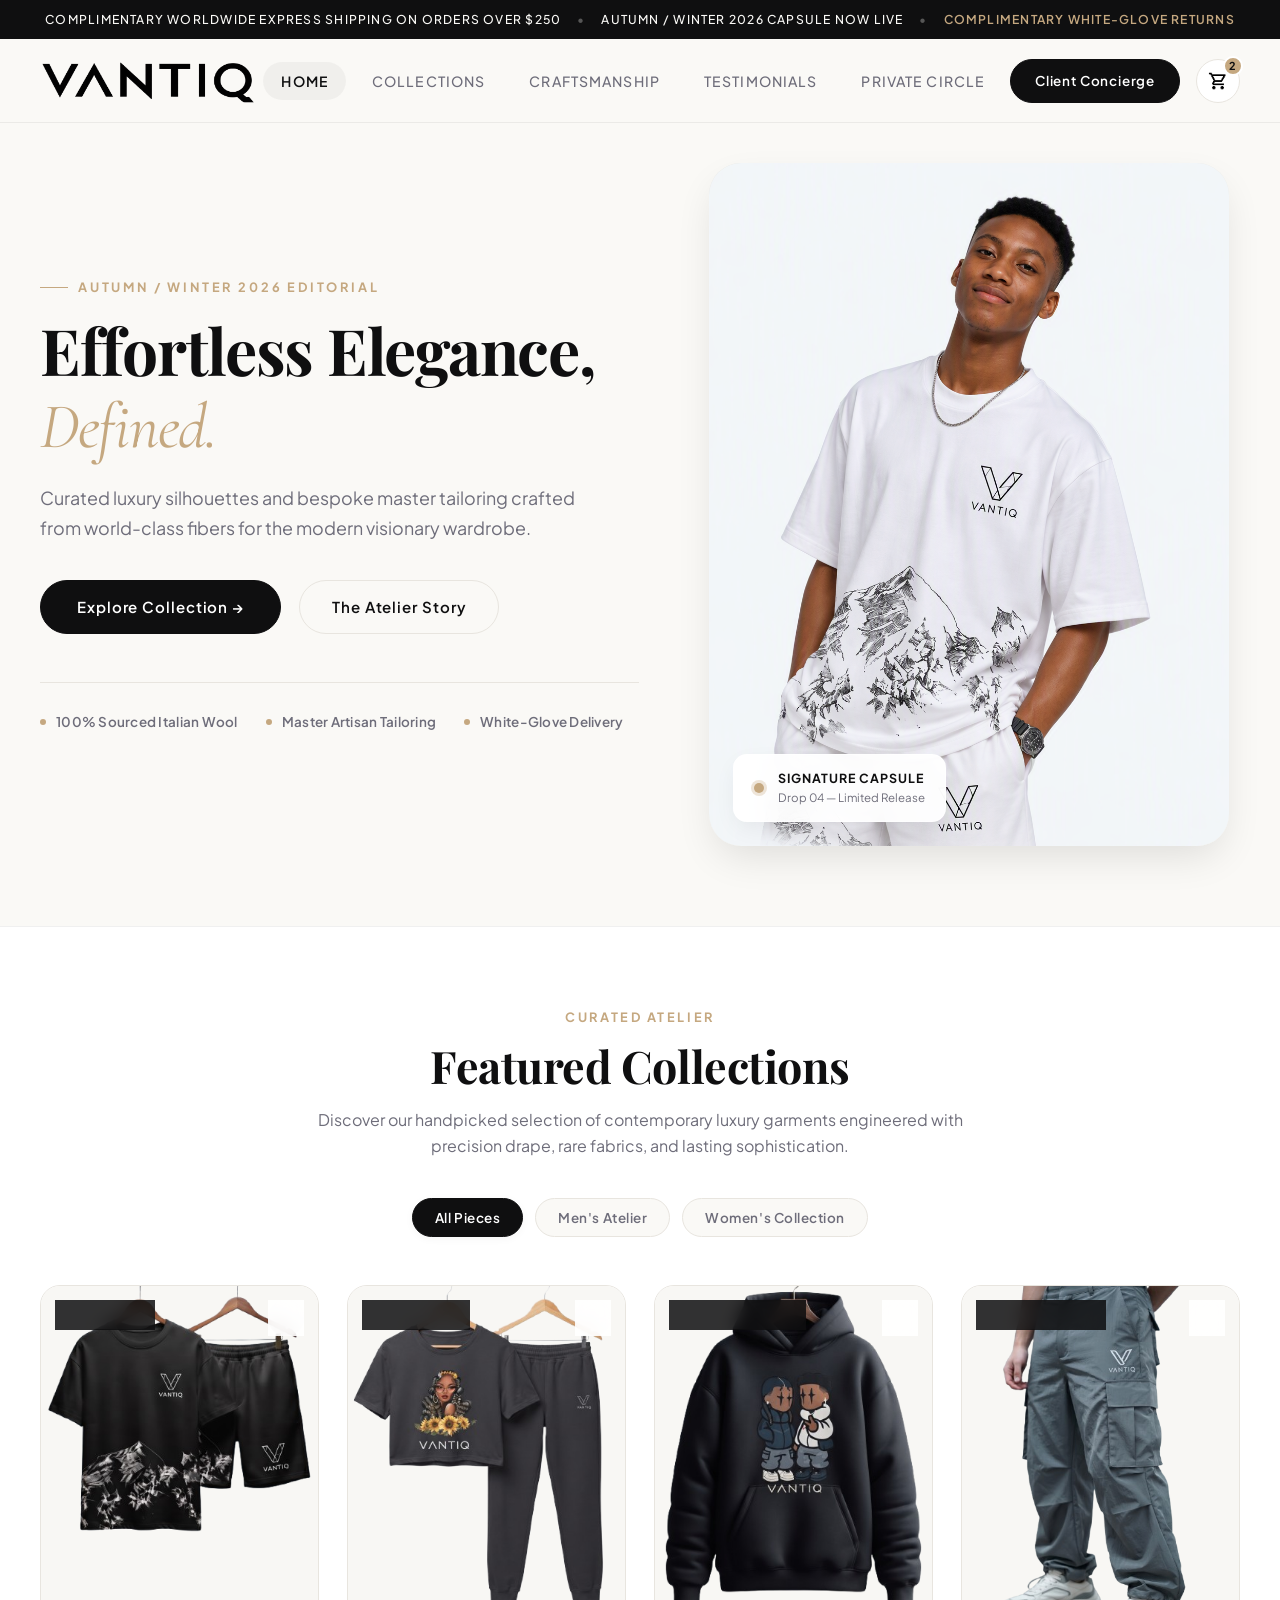
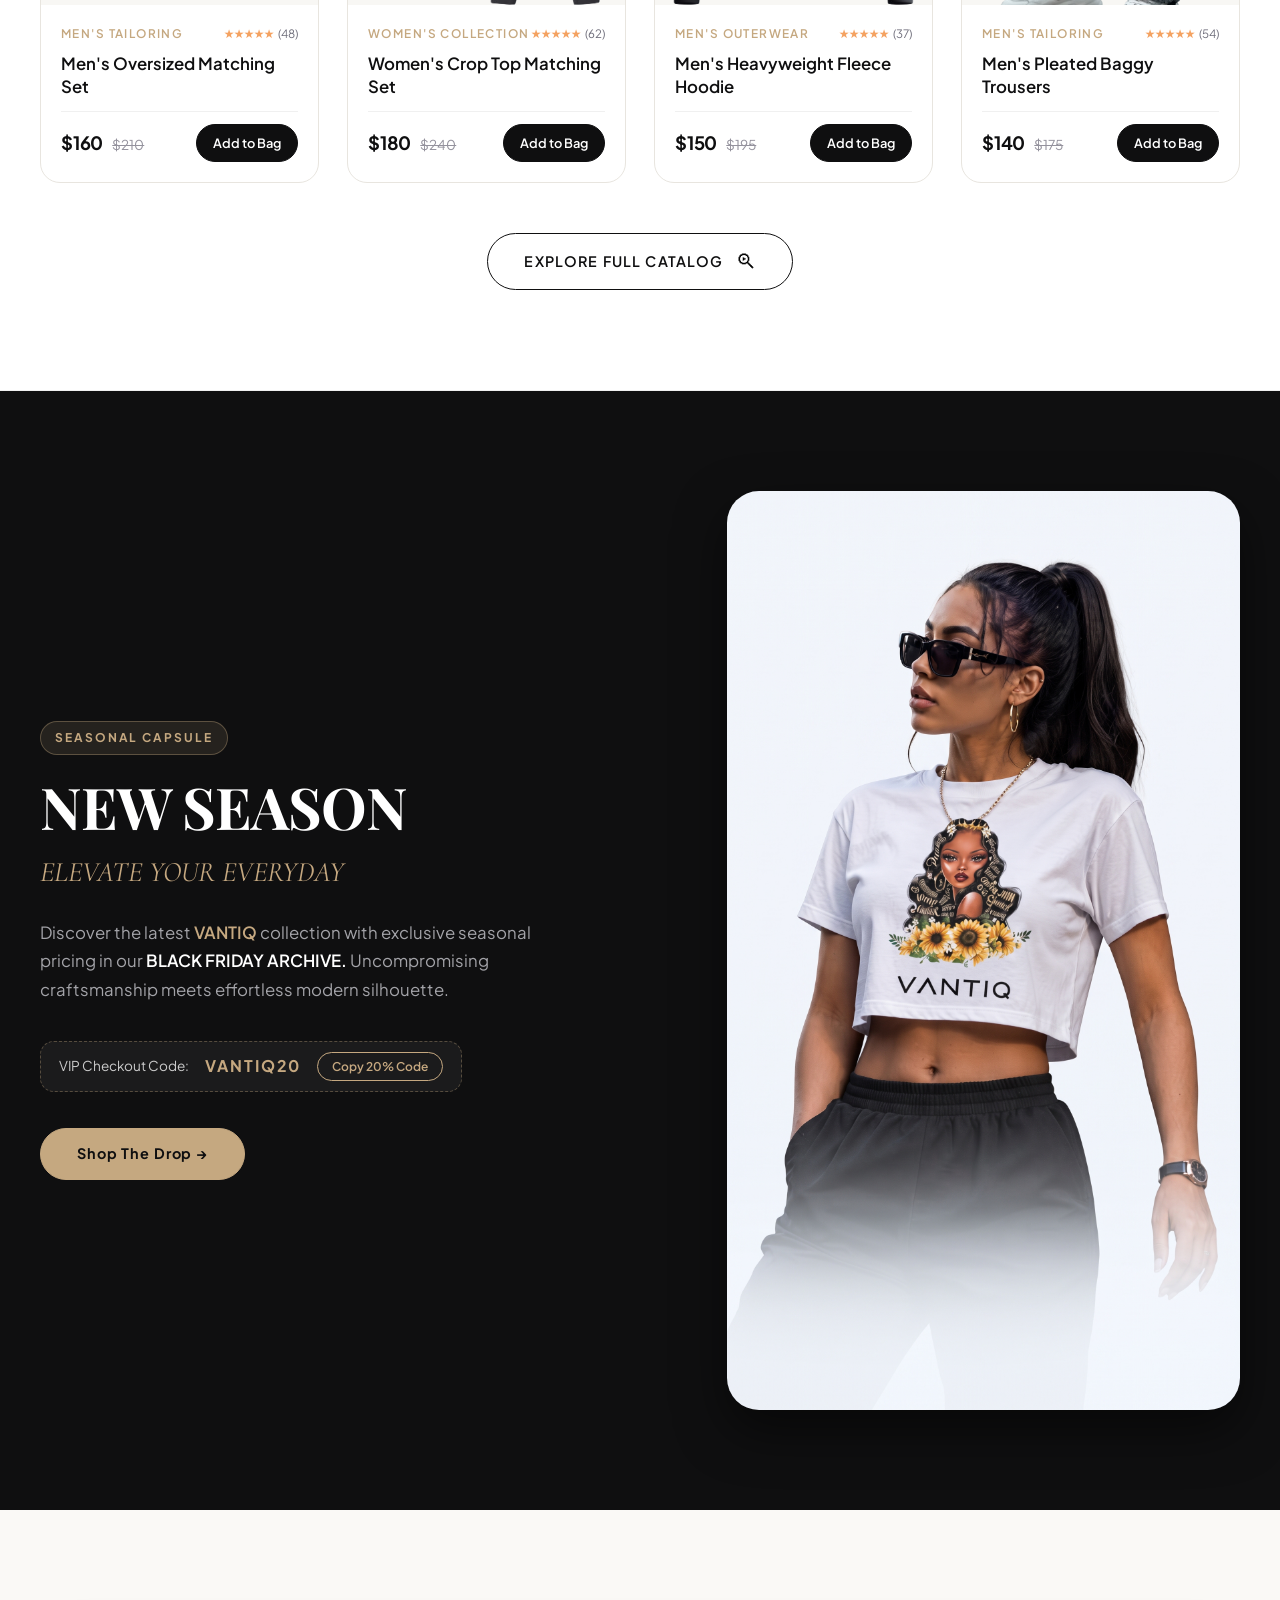
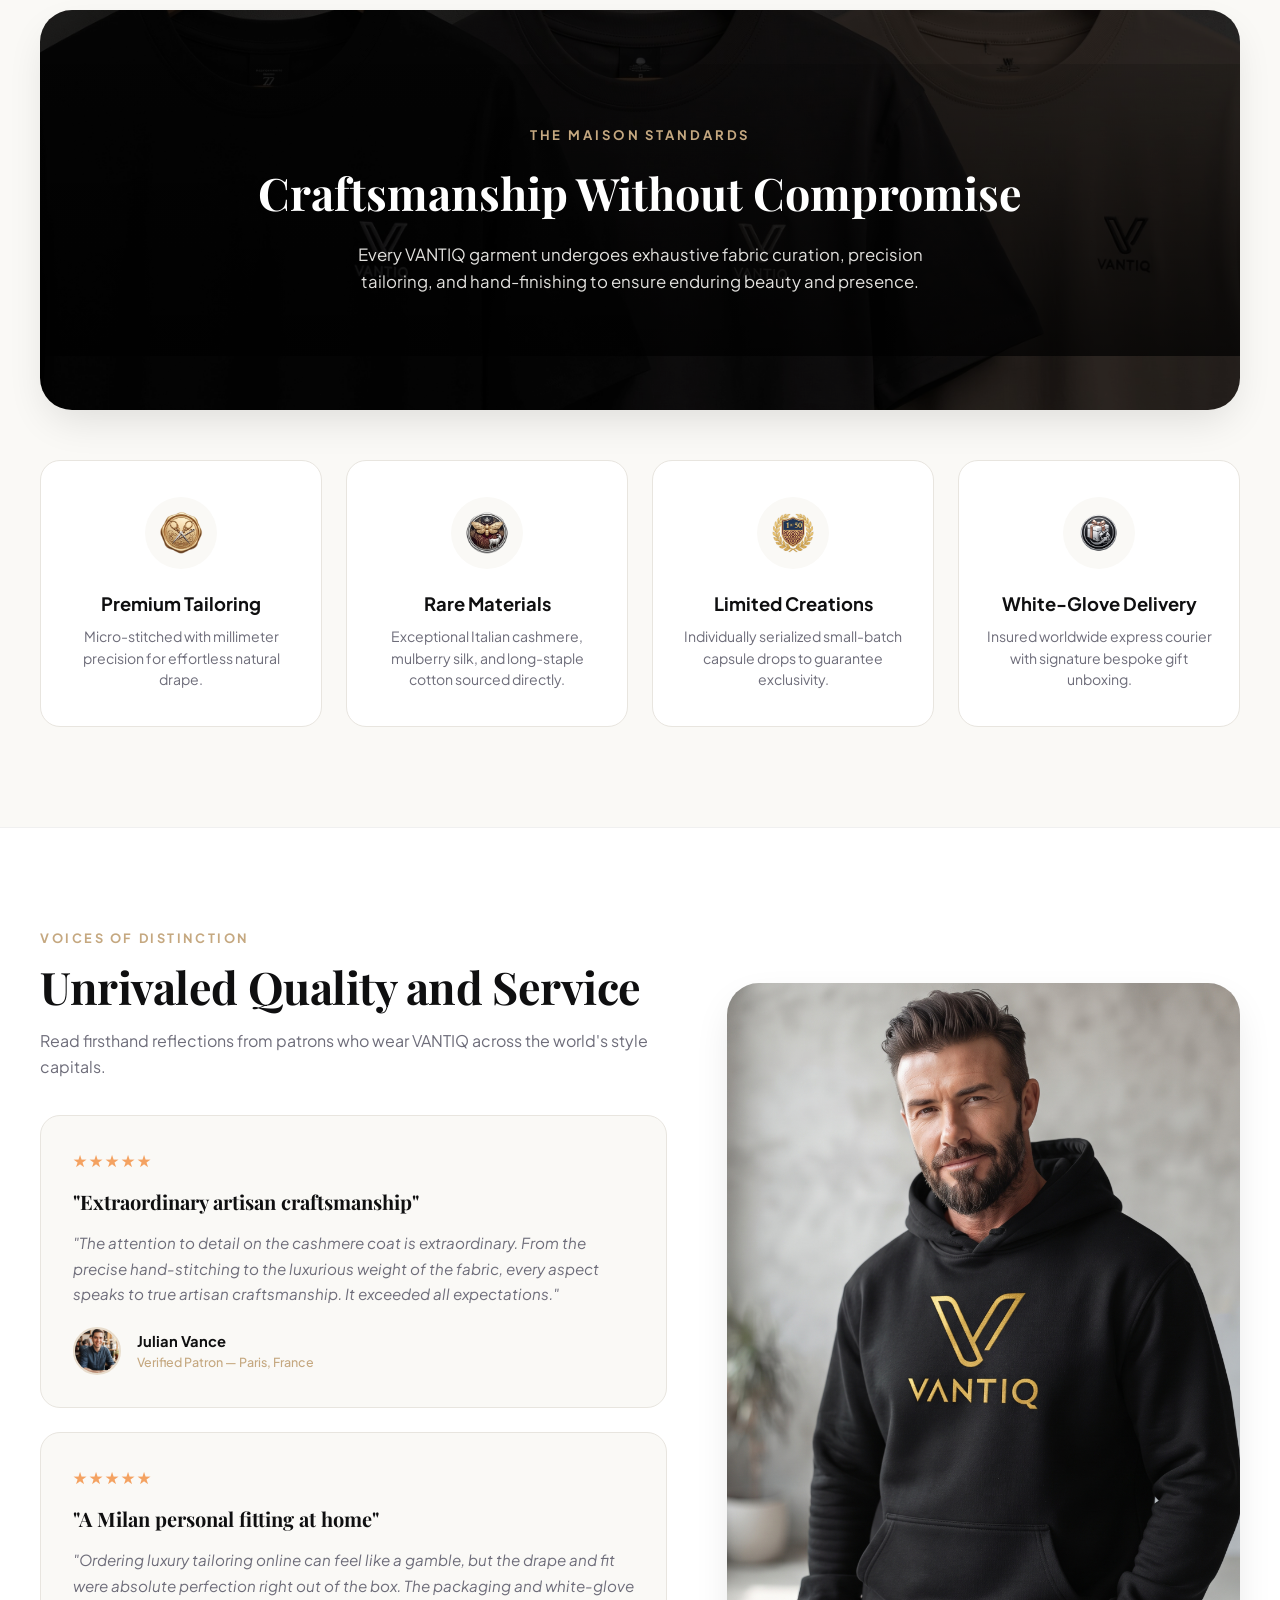
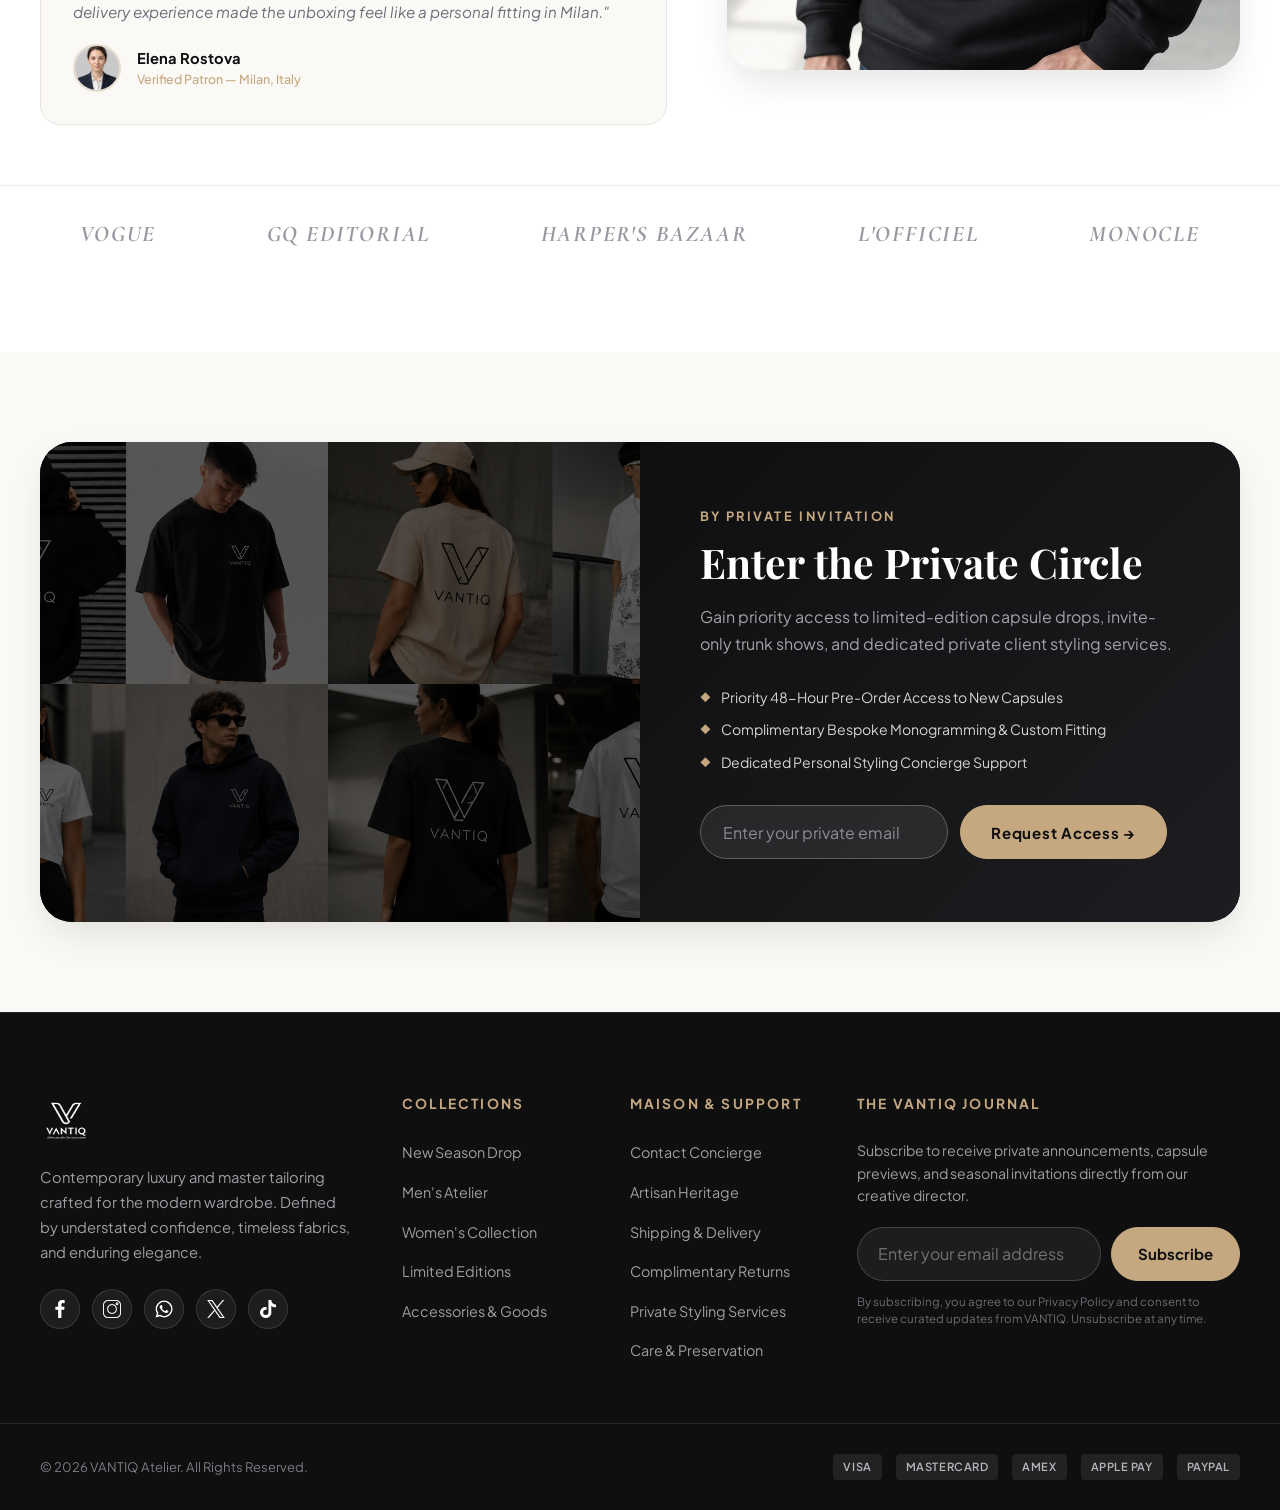
==== commit 4c3bab53: "fourth commit" ====
--- a/index.html
+++ b/index.html
@@ -6,9 +6,48 @@
     <meta name="description" content="VANTIQ — Contemporary luxury silhouettes, master tailoring, and curated capsule drops crafted from world-class fabrics.">
     <title>VANTIQ | Contemporary Luxury & Master Tailoring</title>
     <link rel="icon" type="image/png" href="logos/VANTIQ top logo.png">
-    <link rel="stylesheet" href="style.css">
+    <link rel="stylesheet" href="style.css?v=2.6">
+    <style>
+        /* Mobile Touch Target & Height Enforcement */
+        input[type="email"], input[type="text"], .vip-email-input, .footer-email-input {
+            min-height: 54px !important;
+            height: 54px !important;
+            font-size: 16px !important;
+            -webkit-appearance: none !important;
+            appearance: none !important;
+            box-sizing: border-box !important;
+            flex-shrink: 0 !important;
+        }
+        .vip-access-btn, .footer-btn {
+            min-height: 54px !important;
+            height: 54px !important;
+            box-sizing: border-box !important;
+            flex-shrink: 0 !important;
+        }
+    </style>
 </head>
 <body>
+
+    <!-- LUXURY V-LOGO PRELOADER -->
+    <div class="v-preloader" id="brandPreloader" aria-label="Loading VANTIQ Atelier" role="status">
+        <div class="v-preloader-content">
+            <div class="v-logo-wrapper">
+                <div class="v-loader-ring v-loader-ring-outer"></div>
+                <div class="v-loader-ring v-loader-ring-inner"></div>
+                <div class="v-logo-emblem">
+                    <img src="logos/VANTIQ top logo.png" alt="VANTIQ V Emblem" class="v-logo-img">
+                    <div class="v-logo-shine"></div>
+                </div>
+            </div>
+            <div class="v-loader-meta">
+                <span class="v-loader-brand">VANTIQ</span>
+                <span class="v-loader-tagline">Contemporary Luxury &bull; Autumn / Winter 2026</span>
+                <div class="v-loader-progress-track">
+                    <div class="v-loader-progress-bar" id="vLoaderBar"></div>
+                </div>
+            </div>
+        </div>
+    </div>
 
     <!-- TOP ANNOUNCEMENT BAR -->
     <aside class="top-bar" aria-label="Announcement">
@@ -107,6 +146,7 @@
                 </div>
                 <div class="hero-image-container">
                     <div class="hero-image-frame">
+                        <div class="card-skeleton-placeholder"></div>
                         <img src="main homepage images/hero image.png" alt="VANTIQ Luxury Editorial Look" class="hero-image" loading="eager">
                         <div class="hero-floating-badge">
                             <span class="badge-indicator"></span>
@@ -137,10 +177,61 @@
                 </div>
 
                 <!-- Product Cards Grid -->
-                <div class="home-cat-container">
+                <div class="home-cat-container" id="homeCatContainer">
+                    <!-- SKELETON CARDS (visible during dynamic filtering / loading transitions) -->
+                    <article class="skeleton-card" id="skeletonCard1">
+                        <div class="skeleton-card-img skeleton"></div>
+                        <div class="skeleton-card-body">
+                            <div class="skeleton-badge skeleton"></div>
+                            <div class="skeleton-title skeleton"></div>
+                            <div class="skeleton-title-sub skeleton"></div>
+                            <div class="skeleton-bottom">
+                                <div class="skeleton-price skeleton"></div>
+                                <div class="skeleton-btn skeleton"></div>
+                            </div>
+                        </div>
+                    </article>
+                    <article class="skeleton-card" id="skeletonCard2">
+                        <div class="skeleton-card-img skeleton"></div>
+                        <div class="skeleton-card-body">
+                            <div class="skeleton-badge skeleton"></div>
+                            <div class="skeleton-title skeleton"></div>
+                            <div class="skeleton-title-sub skeleton"></div>
+                            <div class="skeleton-bottom">
+                                <div class="skeleton-price skeleton"></div>
+                                <div class="skeleton-btn skeleton"></div>
+                            </div>
+                        </div>
+                    </article>
+                    <article class="skeleton-card" id="skeletonCard3">
+                        <div class="skeleton-card-img skeleton"></div>
+                        <div class="skeleton-card-body">
+                            <div class="skeleton-badge skeleton"></div>
+                            <div class="skeleton-title skeleton"></div>
+                            <div class="skeleton-title-sub skeleton"></div>
+                            <div class="skeleton-bottom">
+                                <div class="skeleton-price skeleton"></div>
+                                <div class="skeleton-btn skeleton"></div>
+                            </div>
+                        </div>
+                    </article>
+                    <article class="skeleton-card" id="skeletonCard4">
+                        <div class="skeleton-card-img skeleton"></div>
+                        <div class="skeleton-card-body">
+                            <div class="skeleton-badge skeleton"></div>
+                            <div class="skeleton-title skeleton"></div>
+                            <div class="skeleton-title-sub skeleton"></div>
+                            <div class="skeleton-bottom">
+                                <div class="skeleton-price skeleton"></div>
+                                <div class="skeleton-btn skeleton"></div>
+                            </div>
+                        </div>
+                    </article>
+
                     <!-- Card 1 -->
                     <article class="home-cat-card" data-category="men">
                         <div class="card-image-wrapper">
+                            <div class="card-skeleton-placeholder"></div>
                             <span class="card-tag">Bestseller</span>
                             <button class="wishlist-btn" aria-label="Add to wishlist" data-product-name="Men's Oversized Matching Set">&#9825;</button>
                             <img src="homepage card images/home category card image 1.png" alt="Men's Oversized Matching Set" class="home-cat-card-image" loading="lazy">
@@ -165,6 +256,7 @@
                     <!-- Card 2 -->
                     <article class="home-cat-card" data-category="women">
                         <div class="card-image-wrapper">
+                            <div class="card-skeleton-placeholder"></div>
                             <span class="card-tag">New Season</span>
                             <button class="wishlist-btn" aria-label="Add to wishlist" data-product-name="Women's Crop Top Matching Set">&#9825;</button>
                             <img src="homepage card images/crop top and bottom image.png" alt="Women's Crop Top Matching Set" class="home-cat-card-image" loading="lazy">
@@ -189,6 +281,7 @@
                     <!-- Card 3 -->
                     <article class="home-cat-card" data-category="men">
                         <div class="card-image-wrapper">
+                            <div class="card-skeleton-placeholder"></div>
                             <span class="card-tag">Cashmere Blend</span>
                             <button class="wishlist-btn" aria-label="Add to wishlist" data-product-name="Men's Heavyweight Oversized Hoodie">&#9825;</button>
                             <img src="homepage card images/hoodie image no BG.png" alt="Men's Heavyweight Oversized Hoodie" class="home-cat-card-image" loading="lazy">
@@ -213,6 +306,7 @@
                     <!-- Card 4 -->
                     <article class="home-cat-card" data-category="men">
                         <div class="card-image-wrapper">
+                            <div class="card-skeleton-placeholder"></div>
                             <span class="card-tag">Tailored Drape</span>
                             <button class="wishlist-btn" aria-label="Add to wishlist" data-product-name="Men's Pleated Baggy Trousers">&#9825;</button>
                             <img src="homepage card images/baggy trouser image.png" alt="Men's Pleated Baggy Trousers" class="home-cat-card-image" loading="lazy">
@@ -406,8 +500,8 @@
                         </div>
 
                         <form class="vip-form" id="vipForm">
-                            <input type="email" placeholder="Enter your private email" class="vip-email-input" required aria-label="Email address for VIP membership">
-                            <button type="submit" class="vip-access-btn">Request Access &rarr;</button>
+                            <input type="email" placeholder="Enter your private email" class="vip-email-input" required aria-label="Email address for VIP membership" style="min-height: 54px; height: 54px; font-size: 16px; box-sizing: border-box; flex-shrink: 0;">
+                            <button type="submit" class="vip-access-btn" style="min-height: 54px; height: 54px; font-size: 15px; flex-shrink: 0;">Request Access &rarr;</button>
                         </form>
                     </div>
                 </div>
@@ -469,8 +563,8 @@
                 <h3 class="f-list-h3">The VANTIQ Journal</h3>
                 <p class="footer-input-desc">Subscribe to receive private announcements, capsule previews, and seasonal invitations directly from our creative director.</p>
                 <form class="footer-inp-div" id="footerForm">
-                    <input type="email" name="email" id="email" placeholder="Enter your email address" class="footer-email-input" required aria-label="Email address for newsletter">
-                    <button type="submit" class="footer-btn">Subscribe</button>
+                    <input type="email" name="email" id="email" placeholder="Enter your email address" class="footer-email-input" required aria-label="Email address for newsletter" style="min-height: 54px; height: 54px; font-size: 16px; box-sizing: border-box; flex-shrink: 0;">
+                    <button type="submit" class="footer-btn" style="min-height: 54px; height: 54px; font-size: 15px; flex-shrink: 0;">Subscribe</button>
                 </form>
                 <p class="footer-legal-note">By subscribing, you agree to our Privacy Policy and consent to receive curated updates from VANTIQ. Unsubscribe at any time.</p>
             </div>
--- a/style.css
+++ b/style.css
@@ -67,6 +67,10 @@
 html {
     scroll-behavior: smooth;
     font-size: 16px;
+    width: 100%;
+    max-width: 100%;
+    overflow-x: hidden;
+    overflow-x: clip;
 }
 
 body {
@@ -75,7 +79,11 @@
     font-family: var(--font-body);
     font-weight: 400;
     line-height: 1.6;
+    width: 100%;
+    max-width: 100%;
     overflow-x: hidden;
+    overflow-x: clip;
+    position: relative;
     -webkit-font-smoothing: antialiased;
     -moz-osx-font-smoothing: grayscale;
 }
@@ -86,6 +94,11 @@
     display: block;
 }
 
+h1, h2, h3, h4, h5, h6, p, span, a {
+    overflow-wrap: break-word;
+    word-break: normal;
+}
+
 a {
     color: inherit;
     text-decoration: none;
@@ -95,6 +108,21 @@
 button, input {
     font-family: inherit;
     outline: none;
+    -webkit-appearance: none;
+    -moz-appearance: none;
+    appearance: none;
+}
+
+input[type="email"],
+input[type="text"] {
+    -webkit-appearance: none;
+    -moz-appearance: none;
+    appearance: none;
+    box-sizing: border-box;
+    font-size: 1rem;
+    min-height: 54px;
+    height: 54px;
+    flex-shrink: 0;
 }
 
 /* Legacy Compatibility Aliases */
@@ -138,11 +166,11 @@
 .top-bar {
     background-color: var(--color-primary);
     color: var(--color-bg);
-    font-size: 0.78rem;
+    font-size: 0.76rem;
     font-weight: 500;
-    letter-spacing: 0.12em;
+    letter-spacing: 0.1em;
     text-transform: uppercase;
-    padding: 10px 24px;
+    padding: 10px 16px;
     text-align: center;
     display: flex;
     justify-content: center;
@@ -150,6 +178,10 @@
     gap: 16px;
     position: relative;
     z-index: 1001;
+    width: 100%;
+    max-width: 100%;
+    overflow: hidden;
+    box-sizing: border-box;
 }
 
 .top-bar-highlight {
@@ -366,33 +398,40 @@
     z-index: 1998;
     opacity: 0;
     visibility: hidden;
+    pointer-events: none;
     transition: opacity var(--transition-base), visibility var(--transition-base);
 }
 
 .mobile-drawer-overlay.open {
     opacity: 1;
     visibility: visible;
+    pointer-events: auto;
 }
 
 .mobile-drawer {
     position: fixed;
     top: 0;
-    right: -320px;
-    width: 320px;
+    right: 0;
+    width: 300px;
     max-width: 85vw;
     height: 100%;
     background-color: var(--color-card-bg);
     z-index: 1999;
-    padding: 32px 24px;
+    padding: 28px 20px;
     display: flex;
     flex-direction: column;
     justify-content: space-between;
     box-shadow: var(--shadow-lg);
-    transition: right var(--transition-base);
+    transform: translateX(100%);
+    visibility: hidden;
+    pointer-events: none;
+    transition: transform var(--transition-base), visibility var(--transition-base);
 }
 
 .mobile-drawer.open {
-    right: 0;
+    transform: translateX(0);
+    visibility: visible;
+    pointer-events: auto;
 }
 
 .mobile-drawer-header {
@@ -1180,26 +1219,40 @@
     overflow: hidden;
     margin-bottom: 50px;
     box-shadow: var(--shadow-lg);
+    display: flex;
+    align-items: center;
+    justify-content: center;
+    min-height: 400px;
 }
 
 .bp-image {
+    position: absolute;
+    inset: 0;
     width: 100%;
-    height: 380px;
+    height: 100%;
     object-fit: cover;
     display: block;
-    filter: brightness(0.65);
+    filter: brightness(0.5);
+    z-index: 1;
+    transition: transform 1.2s cubic-bezier(0.16, 1, 0.3, 1);
+}
+
+.bp-banner-card:hover .bp-image {
+    transform: scale(1.03);
 }
 
 .bp-banner-overlay {
-    position: absolute;
-    inset: 0;
+    position: relative;
+    z-index: 2;
+    width: 100%;
+    height: 100%;
     display: flex;
     flex-direction: column;
     justify-content: center;
     align-items: center;
     text-align: center;
-    padding: 40px;
-    background: linear-gradient(180deg, rgba(0,0,0,0.2) 0%, rgba(0,0,0,0.7) 100%);
+    padding: 60px 40px;
+    background: linear-gradient(180deg, rgba(0,0,0,0.15) 0%, rgba(0,0,0,0.7) 100%);
     color: var(--color-white);
 }
 
@@ -1535,18 +1588,23 @@
     display: flex;
     gap: 12px;
     width: 100%;
-    max-width: 440px;
+    max-width: 460px;
+    align-items: stretch;
 }
 
 .vip-email-input {
-    flex: 1;
-    height: 50px;
-    padding: 0 20px;
+    flex: 1 1 auto;
+    min-height: 54px;
+    height: 54px;
+    padding: 0 22px;
     border-radius: var(--radius-pill);
-    border: 1px solid rgba(255, 255, 255, 0.2);
+    border: 1px solid rgba(255, 255, 255, 0.25);
     background-color: rgba(255, 255, 255, 0.08);
     color: var(--color-white);
-    font-size: 0.9rem;
+    font-size: 1rem;
+    line-height: normal;
+    box-sizing: border-box;
+    flex-shrink: 0;
     transition: all var(--transition-fast);
 }
 
@@ -1560,18 +1618,24 @@
 }
 
 .vip-access-btn {
-    height: 50px;
-    padding: 0 28px;
+    min-height: 54px;
+    height: 54px;
+    padding: 0 30px;
     border-radius: var(--radius-pill);
     border: 1px solid var(--color-gold);
     background-color: var(--color-gold);
     color: var(--color-primary);
-    font-size: 0.86rem;
+    font-size: 0.92rem;
     font-weight: 700;
     letter-spacing: 0.05em;
     cursor: pointer;
+    flex-shrink: 0;
+    box-sizing: border-box;
     transition: all var(--transition-fast);
     white-space: nowrap;
+    display: inline-flex;
+    align-items: center;
+    justify-content: center;
 }
 
 .vip-access-btn:hover {
@@ -1610,6 +1674,7 @@
     width: auto;
     object-fit: contain;
     margin-bottom: 20px;
+    filter: invert();
 }
 
 .footer-h4 {
@@ -1705,17 +1770,22 @@
     display: flex;
     gap: 10px;
     margin-bottom: 12px;
+    align-items: stretch;
 }
 
 .footer-email-input {
-    flex: 1;
-    height: 48px;
-    padding: 0 18px;
+    flex: 1 1 auto;
+    min-height: 54px;
+    height: 54px;
+    padding: 0 20px;
     border-radius: var(--radius-pill);
-    border: 1px solid rgba(255, 255, 255, 0.15);
+    border: 1px solid rgba(255, 255, 255, 0.18);
     background-color: rgba(255, 255, 255, 0.06);
     color: var(--color-white);
-    font-size: 0.88rem;
+    font-size: 1rem;
+    line-height: normal;
+    box-sizing: border-box;
+    flex-shrink: 0;
     transition: all var(--transition-fast);
 }
 
@@ -1729,17 +1799,23 @@
 }
 
 .footer-btn {
-    height: 48px;
-    padding: 0 24px;
+    min-height: 54px;
+    height: 54px;
+    padding: 0 26px;
     border-radius: var(--radius-pill);
     border: 1px solid var(--color-gold);
     background-color: var(--color-gold);
     color: var(--color-primary);
-    font-size: 0.84rem;
+    font-size: 0.9rem;
     font-weight: 700;
     cursor: pointer;
+    flex-shrink: 0;
+    box-sizing: border-box;
     transition: all var(--transition-fast);
     white-space: nowrap;
+    display: inline-flex;
+    align-items: center;
+    justify-content: center;
 }
 
 .footer-btn:hover {
@@ -1881,6 +1957,11 @@
 
 /* Large Tablets & Small Laptops (max-width: 1200px) */
 @media (max-width: 1200px) {
+    .top-bar-secondary,
+    .top-bar .top-bar-divider:first-of-type {
+        display: none;
+    }
+
     .home-cat-container {
         grid-template-columns: repeat(2, 1fr);
         gap: 24px;
@@ -1898,8 +1979,21 @@
 
 /* Tablets (max-width: 992px) */
 @media (max-width: 992px) {
+    .top-bar-divider,
+    .top-bar-secondary,
+    .top-bar-highlight {
+        display: none !important;
+    }
+
+    .top-bar {
+        font-size: 0.72rem;
+        padding: 8px 14px;
+        letter-spacing: 0.04em;
+        line-height: 1.4;
+    }
+
     .navbar {
-        padding: 0 24px;
+        padding: 0 20px;
     }
 
     .nav-list {
@@ -1914,10 +2008,13 @@
         grid-template-columns: 1fr;
         gap: 40px;
         text-align: center;
+        padding: 0 20px;
     }
 
     .hero-text {
         align-items: center;
+        width: 100%;
+        max-width: 100%;
     }
 
     .hero-eyebrow::before {
@@ -1931,31 +2028,59 @@
     .hero-features {
         justify-content: center;
         flex-wrap: wrap;
+        gap: 16px;
     }
 
     .hero-image-frame {
         max-width: 440px;
+        width: 100%;
+    }
+
+    .home-cat-div {
+        padding: 0 20px;
     }
 
     .promotional-container {
         grid-template-columns: 1fr;
         gap: 40px;
         text-align: center;
+        padding: 0 20px;
     }
 
     .promotional-text {
         display: flex;
         flex-direction: column;
         align-items: center;
+        width: 100%;
+        max-width: 100%;
     }
 
     .promotional-actions {
         justify-content: center;
+    }
+
+    .bp-wrapper {
+        padding: 0 20px;
+    }
+
+    .bp-banner-card {
+        min-height: 380px;
     }
 
     .testimony-container {
         grid-template-columns: 1fr;
         gap: 40px;
+        padding: 0 20px;
+    }
+
+    .press-bar {
+        padding: 24px 20px 0;
+        gap: 20px;
+        justify-content: center;
+    }
+
+    .vip-wrapper {
+        padding: 0 20px;
     }
 
     .vip-card-container {
@@ -1967,35 +2092,104 @@
     }
 
     .vip-text {
-        padding: 40px 30px;
+        padding: 40px 24px;
         align-items: center;
         text-align: center;
     }
 
     .vip-form {
         max-width: 100%;
+        flex-direction: column;
+        gap: 14px;
+        width: 100%;
+    }
+
+    .vip-email-input {
+        width: 100% !important;
+        min-height: 54px !important;
+        height: 54px !important;
+        line-height: normal !important;
+        flex: none !important;
+        flex-shrink: 0 !important;
+        font-size: 1rem !important;
+        padding: 0 20px !important;
+        box-sizing: border-box !important;
+        display: block !important;
+    }
+
+    .vip-access-btn {
+        width: 100% !important;
+        min-height: 54px !important;
+        height: 54px !important;
+        flex: none !important;
+        flex-shrink: 0 !important;
+        font-size: 0.95rem !important;
+        display: flex !important;
+        align-items: center !important;
+        justify-content: center !important;
+        box-sizing: border-box !important;
+    }
+
+    .footer-inp-div {
+        flex-direction: column;
+        gap: 14px;
+        width: 100%;
+    }
+
+    .footer-email-input {
+        width: 100% !important;
+        min-height: 54px !important;
+        height: 54px !important;
+        line-height: normal !important;
+        flex: none !important;
+        flex-shrink: 0 !important;
+        font-size: 1rem !important;
+        padding: 0 20px !important;
+        box-sizing: border-box !important;
+        display: block !important;
+    }
+
+    .footer-btn {
+        width: 100% !important;
+        min-height: 54px !important;
+        height: 54px !important;
+        flex: none !important;
+        flex-shrink: 0 !important;
+        font-size: 0.95rem !important;
+        display: flex !important;
+        align-items: center !important;
+        justify-content: center !important;
+        box-sizing: border-box !important;
+    }
+
+    .footer-div {
+        grid-template-columns: 1fr 1fr;
+        gap: 36px;
+        padding: 0 20px;
+    }
+
+    .footer-bottom {
+        padding: 24px 20px 0;
     }
 }
 
 /* Mobile Screens (max-width: 640px) */
 @media (max-width: 640px) {
     .top-bar {
-        font-size: 0.7rem;
-        padding: 8px 16px;
-    }
-
-    .top-bar-divider,
-    .top-bar-secondary {
-        display: none;
+        font-size: 0.68rem;
+        padding: 7px 12px;
+        letter-spacing: 0.02em;
+        line-height: 1.4;
     }
 
     .navbar {
-        height: 68px;
+        height: 64px;
         padding: 0 16px;
     }
 
     .main-logo {
-        height: 36px;
+        height: 32px;
+        max-width: 130px;
     }
 
     .nav-btn {
@@ -2003,7 +2197,7 @@
     }
 
     .hero-section {
-        padding: 24px 0 60px;
+        padding: 20px 0 50px;
     }
 
     .hero-container,
@@ -2014,25 +2208,74 @@
     .vip-wrapper,
     .footer-div,
     .footer-bottom {
-        padding: 0 20px;
+        padding: 0 16px !important;
+        width: 100%;
+        max-width: 100%;
+        box-sizing: border-box;
     }
 
     .hero-h1 {
-        font-size: 2.3rem;
+        font-size: clamp(2rem, 7.5vw, 2.3rem);
+        line-height: 1.15;
     }
 
     .hero-desc {
-        font-size: 0.98rem;
+        font-size: 0.95rem;
+        margin-bottom: 28px;
     }
 
     .hero-btn-container {
         width: 100%;
         flex-direction: column;
+        gap: 12px;
+        margin-bottom: 32px;
     }
 
     .hero-shop-btn,
     .hero-about-btn {
         width: 100%;
+        height: 52px;
+        font-size: 0.94rem;
+    }
+
+    .hero-features {
+        flex-direction: column;
+        gap: 10px;
+        align-items: center;
+        padding-top: 20px;
+    }
+
+    .hero-floating-badge {
+        left: 12px;
+        bottom: 12px;
+        padding: 8px 12px;
+        gap: 10px;
+    }
+
+    .badge-text-title {
+        font-size: 0.72rem;
+    }
+
+    .badge-text-sub {
+        font-size: 0.65rem;
+    }
+
+    .section-title {
+        font-size: 1.85rem;
+    }
+
+    .section-subtitle {
+        font-size: 0.9rem;
+    }
+
+    .category-tabs-container {
+        gap: 8px;
+        margin-bottom: 32px;
+    }
+
+    .category-tab {
+        padding: 8px 16px;
+        font-size: 0.78rem;
     }
 
     .home-cat-container {
@@ -2040,43 +2283,990 @@
         gap: 20px;
     }
 
-    .bp-container {
-        grid-template-columns: 1fr;
-    }
-
-    .bp-image {
-        height: 280px;
+    .home-discover-btn {
+        padding: 14px 28px;
+        font-size: 0.82rem;
+        width: 100%;
+        justify-content: center;
+    }
+
+    .promotional-section {
+        padding: 60px 0;
+    }
+
+    .promotional-title {
+        font-size: 2.2rem;
+    }
+
+    .promotional-h3 {
+        font-size: 1.3rem;
+    }
+
+    .promotional-description {
+        font-size: 0.92rem;
+        margin-bottom: 24px;
     }
 
     .promo-code-box {
         flex-direction: column;
         width: 100%;
+        padding: 12px 14px;
+        gap: 10px;
+        text-align: center;
+    }
+
+    .promotional-actions {
+        width: 100%;
+    }
+
+    .promotional-btn {
+        width: 100%;
+        height: 52px;
+        font-size: 0.94rem;
+    }
+
+    .brand-pillar-section {
+        padding: 60px 0;
+    }
+
+    .bp-banner-card {
+        min-height: 380px;
+        border-radius: var(--radius-lg);
+        margin-bottom: 24px;
+        position: relative;
+    }
+
+    .bp-image {
+        position: absolute;
+        inset: 0;
+        width: 100%;
+        height: 100%;
+        object-fit: cover;
+        filter: brightness(0.42);
+    }
+
+    .bp-banner-overlay {
+        padding: 44px 18px;
+    }
+
+    .bp-banner-eyebrow {
+        font-size: 0.78rem;
+        letter-spacing: 0.16em;
+        margin-bottom: 12px;
+    }
+
+    .bp-banner-title {
+        font-size: clamp(1.6rem, 5.5vw, 2rem);
+        line-height: 1.25;
+        margin-bottom: 14px;
+    }
+
+    .bp-banner-desc {
+        font-size: 0.94rem;
+        line-height: 1.65;
+        color: #F4F3EF;
+        max-width: 100%;
+    }
+
+    .bp-container {
+        grid-template-columns: 1fr;
+        gap: 16px;
+    }
+
+    .bp-card {
+        padding: 24px 16px;
+    }
+
+    .testimonials {
+        padding: 60px 0;
+    }
+
+    .testimony-card {
+        padding: 20px 16px;
+    }
+
+    .testimony-h2 {
+        font-size: 1.1rem;
+    }
+
+    .comment {
+        font-size: 0.88rem;
+    }
+
+    .press-bar {
+        padding: 20px 16px 0;
+        gap: 16px;
+        justify-content: center;
+    }
+
+    .press-item {
+        font-size: 1rem;
+    }
+
+    .vip-section {
+        padding: 60px 0;
+    }
+
+    .vip-card-container {
+        border-radius: var(--radius-lg);
+    }
+
+    .vip-image-container {
+        height: 220px;
+    }
+
+    .vip-text {
+        padding: 30px 16px;
+    }
+
+    .vip-h2 {
+        font-size: 1.8rem;
+    }
+
+    .vip-p {
+        font-size: 0.88rem;
+    }
+
+    .vip-perk-item {
+        font-size: 0.8rem;
     }
 
     .vip-form {
         flex-direction: column;
+        gap: 12px;
+        width: 100%;
+    }
+
+    .vip-email-input {
+        width: 100% !important;
+        min-height: 54px !important;
+        height: 54px !important;
+        line-height: normal !important;
+        flex: none !important;
+        flex-shrink: 0 !important;
+        font-size: 1rem !important;
+        padding: 0 20px !important;
+        box-sizing: border-box !important;
+        display: block !important;
     }
 
     .vip-access-btn {
-        width: 100%;
+        width: 100% !important;
+        min-height: 54px !important;
+        height: 54px !important;
+        flex: none !important;
+        flex-shrink: 0 !important;
+        font-size: 0.94rem !important;
+        display: flex !important;
+        align-items: center !important;
+        justify-content: center !important;
+        box-sizing: border-box !important;
+    }
+
+    .footer-section {
+        padding: 60px 0 24px;
     }
 
     .footer-div {
         grid-template-columns: 1fr;
-        gap: 36px;
+        gap: 32px;
+    }
+
+    .footer-logo {
+        height: 42px;
+    }
+
+    .footer-h4 {
+        font-size: 0.86rem;
     }
 
     .footer-inp-div {
         flex-direction: column;
+        gap: 12px;
+        width: 100%;
+    }
+
+    .footer-email-input {
+        width: 100% !important;
+        min-height: 54px !important;
+        height: 54px !important;
+        line-height: normal !important;
+        flex: none !important;
+        flex-shrink: 0 !important;
+        font-size: 1rem !important;
+        padding: 0 20px !important;
+        box-sizing: border-box !important;
+        display: block !important;
     }
 
     .footer-btn {
-        width: 100%;
+        width: 100% !important;
+        min-height: 54px !important;
+        height: 54px !important;
+        flex: none !important;
+        flex-shrink: 0 !important;
+        font-size: 0.94rem !important;
+        display: flex !important;
+        align-items: center !important;
+        justify-content: center !important;
+        box-sizing: border-box !important;
     }
 
     .footer-bottom {
         flex-direction: column;
         align-items: center;
         text-align: center;
-    }
-}
+        gap: 16px;
+    }
+
+    .footer-payment-badges {
+        flex-wrap: wrap;
+        justify-content: center;
+        gap: 8px;
+    }
+
+    .luxury-toast {
+        left: 12px;
+        right: 12px;
+        bottom: 16px;
+        max-width: calc(100% - 24px);
+        margin: 0 auto;
+        padding: 12px 16px;
+        justify-content: center;
+        font-size: 0.8rem;
+    }
+
+    .back-to-top {
+        bottom: 16px;
+        left: 16px;
+        width: 38px;
+        height: 38px;
+        font-size: 0.95rem;
+    }
+}
+
+/* ==========================================================================
+   17. BRAND V-LOGO PRELOADER & SKELETON LOADERS
+   ========================================================================== */
+
+/* Fullscreen Brand V Preloader */
+.v-preloader {
+    position: fixed;
+    inset: 0;
+    width: 100%;
+    height: 100%;
+    z-index: 99999;
+    background: radial-gradient(circle at center, #1C1C20 0%, #0A0A0C 100%);
+    display: flex;
+    align-items: center;
+    justify-content: center;
+    opacity: 1;
+    visibility: visible;
+    transition: opacity 0.6s cubic-bezier(0.16, 1, 0.3, 1), visibility 0.6s ease;
+}
+
+.v-preloader.fade-out {
+    opacity: 0;
+    visibility: hidden;
+    pointer-events: none;
+}
+
+.v-preloader-content {
+    display: flex;
+    flex-direction: column;
+    align-items: center;
+    text-align: center;
+    padding: 20px;
+    position: relative;
+}
+
+/* V-Logo Emblem & Rings */
+.v-logo-wrapper {
+    position: relative;
+    width: 150px;
+    height: 150px;
+    display: flex;
+    align-items: center;
+    justify-content: center;
+    margin-bottom: 28px;
+}
+
+.v-loader-ring {
+    position: absolute;
+    border-radius: 50%;
+    pointer-events: none;
+}
+
+.v-loader-ring-outer {
+    width: 148px;
+    height: 148px;
+    border: 1.5px solid rgba(197, 168, 128, 0.25);
+    border-top-color: var(--color-gold);
+    border-right-color: rgba(197, 168, 128, 0.6);
+    animation: spinRing 2.8s linear infinite;
+}
+
+.v-loader-ring-inner {
+    width: 124px;
+    height: 124px;
+    border: 1px dashed rgba(197, 168, 128, 0.35);
+    border-bottom-color: var(--color-gold);
+    animation: spinRingReverse 4s linear infinite;
+}
+
+.v-logo-emblem {
+    position: relative;
+    width: 90px;
+    height: 90px;
+    display: flex;
+    align-items: center;
+    justify-content: center;
+    animation: vLogoFloat 2.6s ease-in-out infinite alternate;
+}
+
+.v-logo-img {
+    width: 100%;
+    height: 100%;
+    object-fit: contain;
+    filter: drop-shadow(0 0 16px rgba(197, 168, 128, 0.5));
+}
+
+.v-logo-shine {
+    position: absolute;
+    inset: 0;
+    background: linear-gradient(135deg, rgba(255, 255, 255, 0) 30%, rgba(255, 255, 255, 0.4) 50%, rgba(255, 255, 255, 0) 70%);
+    transform: translateX(-100%);
+    animation: vShine 2.8s infinite ease-in-out;
+    pointer-events: none;
+    border-radius: 50%;
+}
+
+/* V-Loader Meta Info */
+.v-loader-meta {
+    display: flex;
+    flex-direction: column;
+    align-items: center;
+}
+
+.v-loader-brand {
+    font-family: var(--font-heading);
+    font-size: 1.6rem;
+    font-weight: 700;
+    letter-spacing: 0.3em;
+    color: var(--color-white);
+    text-transform: uppercase;
+    margin-bottom: 8px;
+}
+
+.v-loader-tagline {
+    font-size: 0.72rem;
+    font-weight: 600;
+    letter-spacing: 0.22em;
+    text-transform: uppercase;
+    color: var(--color-gold);
+    margin-bottom: 24px;
+}
+
+.v-loader-progress-track {
+    width: 180px;
+    height: 2px;
+    background-color: rgba(255, 255, 255, 0.12);
+    border-radius: var(--radius-pill);
+    overflow: hidden;
+    position: relative;
+}
+
+.v-loader-progress-bar {
+    width: 0%;
+    height: 100%;
+    background: linear-gradient(90deg, #AF9065 0%, #C5A880 50%, #E8D9BE 100%);
+    box-shadow: 0 0 10px rgba(197, 168, 128, 0.8);
+    transition: width 0.3s ease;
+}
+
+@keyframes spinRing {
+    0% { transform: rotate(0deg); }
+    100% { transform: rotate(360deg); }
+}
+
+@keyframes spinRingReverse {
+    0% { transform: rotate(360deg); }
+    100% { transform: rotate(0deg); }
+}
+
+@keyframes vLogoFloat {
+    0% {
+        transform: translateY(0) scale(0.97);
+        filter: drop-shadow(0 0 12px rgba(197, 168, 128, 0.3));
+    }
+    100% {
+        transform: translateY(-6px) scale(1.03);
+        filter: drop-shadow(0 0 24px rgba(197, 168, 128, 0.7));
+    }
+}
+
+@keyframes vShine {
+    0% { transform: translateX(-150%); opacity: 0; }
+    50% { opacity: 0.6; }
+    100% { transform: translateX(150%); opacity: 0; }
+}
+
+/* ==========================================================================
+   SKELETON LOADERS
+   ========================================================================== */
+
+/* Shimmer Wave Keyframe */
+@keyframes skeletonWave {
+    0% {
+        transform: translateX(-100%);
+    }
+    60% {
+        transform: translateX(100%);
+    }
+    100% {
+        transform: translateX(100%);
+    }
+}
+
+/* Base Skeleton Class */
+.skeleton {
+    position: relative;
+    overflow: hidden;
+    background-color: #EFECE6;
+    border-radius: var(--radius-sm);
+}
+
+.skeleton::after {
+    content: '';
+    position: absolute;
+    inset: 0;
+    transform: translateX(-100%);
+    background: linear-gradient(
+        90deg,
+        rgba(255, 255, 255, 0) 0%,
+        rgba(255, 255, 255, 0.55) 50%,
+        rgba(255, 255, 255, 0) 100%
+    );
+    animation: skeletonWave 1.6s infinite cubic-bezier(0.4, 0, 0.2, 1);
+}
+
+/* Card Image Skeleton Placeholder */
+.card-skeleton-placeholder {
+    position: absolute;
+    inset: 0;
+    width: 100%;
+    height: 100%;
+    z-index: 1;
+    background-color: #EFECE6;
+    opacity: 1;
+    visibility: visible;
+    transition: opacity 0.4s ease, visibility 0.4s ease;
+}
+
+.card-skeleton-placeholder::after {
+    content: '';
+    position: absolute;
+    inset: 0;
+    transform: translateX(-100%);
+    background: linear-gradient(
+        90deg,
+        rgba(255, 255, 255, 0) 0%,
+        rgba(255, 255, 255, 0.6) 50%,
+        rgba(255, 255, 255, 0) 100%
+    );
+    animation: skeletonWave 1.6s infinite cubic-bezier(0.4, 0, 0.2, 1);
+}
+
+.card-skeleton-placeholder.loaded {
+    opacity: 0;
+    visibility: hidden;
+    pointer-events: none;
+}
+
+/* Image Fade-In on Load */
+.home-cat-card-image {
+    opacity: 0;
+    transition: opacity 0.5s ease, transform 0.8s cubic-bezier(0.16, 1, 0.3, 1);
+}
+
+.home-cat-card-image.loaded {
+    opacity: 1;
+}
+
+/* Standalone Skeleton Card for Filter Transitions */
+.skeleton-card {
+    background-color: var(--color-card-bg);
+    border-radius: var(--radius-lg);
+    border: 1px solid var(--color-border);
+    overflow: hidden;
+    display: none;
+    flex-direction: column;
+}
+
+.skeleton-card.active {
+    display: flex;
+}
+
+.skeleton-card-img {
+    width: 100%;
+    aspect-ratio: 1 / 1.15;
+}
+
+.skeleton-card-body {
+    padding: 20px;
+    display: flex;
+    flex-direction: column;
+    gap: 12px;
+}
+
+.skeleton-badge {
+    width: 80px;
+    height: 14px;
+    border-radius: var(--radius-pill);
+}
+
+.skeleton-title {
+    width: 88%;
+    height: 20px;
+}
+
+.skeleton-title-sub {
+    width: 60%;
+    height: 16px;
+}
+
+.skeleton-bottom {
+    display: flex;
+    justify-content: space-between;
+    align-items: center;
+    margin-top: 10px;
+    padding-top: 12px;
+    border-top: 1px solid var(--color-border-light);
+}
+
+.skeleton-price {
+    width: 65px;
+    height: 22px;
+    border-radius: 4px;
+}
+
+.skeleton-btn {
+    width: 95px;
+    height: 38px;
+    border-radius: var(--radius-pill);
+}
+
+/* Dark Section Skeleton (for dark mode or promo/VIP) */
+.skeleton-dark {
+    background-color: #26262B;
+}
+
+.skeleton-dark::after {
+    background: linear-gradient(
+        90deg,
+        rgba(255, 255, 255, 0) 0%,
+        rgba(255, 255, 255, 0.12) 50%,
+        rgba(255, 255, 255, 0) 100%
+    );
+}
+
+@media (max-width: 640px) {
+    .v-logo-wrapper {
+        width: 120px;
+        height: 120px;
+        margin-bottom: 20px;
+    }
+
+    .v-loader-ring-outer {
+        width: 120px;
+        height: 120px;
+    }
+
+    .v-loader-ring-inner {
+        width: 100px;
+        height: 100px;
+    }
+
+    .v-logo-emblem {
+        width: 70px;
+        height: 70px;
+    }
+
+    .v-loader-brand {
+        font-size: 1.35rem;
+        letter-spacing: 0.22em;
+    }
+
+    .v-loader-tagline {
+        font-size: 0.65rem;
+        letter-spacing: 0.14em;
+        margin-bottom: 18px;
+    }
+
+    .v-loader-progress-track {
+        width: 140px;
+    }
+}
+
+/* ==========================================================================
+   17. BRAND V-LOGO PRELOADER & SKELETON LOADERS
+   ========================================================================== */
+
+/* Fullscreen Brand V Preloader */
+.v-preloader {
+    position: fixed;
+    inset: 0;
+    width: 100%;
+    height: 100%;
+    z-index: 99999;
+    background: radial-gradient(circle at center, #1C1C20 0%, #0A0A0C 100%);
+    display: flex;
+    align-items: center;
+    justify-content: center;
+    opacity: 1;
+    visibility: visible;
+    transition: opacity 0.6s cubic-bezier(0.16, 1, 0.3, 1), visibility 0.6s ease;
+}
+
+.v-preloader.fade-out {
+    opacity: 0;
+    visibility: hidden;
+    pointer-events: none;
+}
+
+.v-preloader-content {
+    display: flex;
+    flex-direction: column;
+    align-items: center;
+    text-align: center;
+    padding: 20px;
+    position: relative;
+}
+
+/* V-Logo Emblem & Rings */
+.v-logo-wrapper {
+    position: relative;
+    width: 150px;
+    height: 150px;
+    display: flex;
+    align-items: center;
+    justify-content: center;
+    margin-bottom: 28px;
+}
+
+.v-loader-ring {
+    position: absolute;
+    border-radius: 50%;
+    pointer-events: none;
+}
+
+.v-loader-ring-outer {
+    width: 148px;
+    height: 148px;
+    border: 1.5px solid rgba(197, 168, 128, 0.25);
+    border-top-color: var(--color-gold);
+    border-right-color: rgba(197, 168, 128, 0.6);
+    animation: spinRing 2.8s linear infinite;
+}
+
+.v-loader-ring-inner {
+    width: 124px;
+    height: 124px;
+    border: 1px dashed rgba(197, 168, 128, 0.35);
+    border-bottom-color: var(--color-gold);
+    animation: spinRingReverse 4s linear infinite;
+}
+
+.v-logo-emblem {
+    position: relative;
+    width: 90px;
+    height: 90px;
+    display: flex;
+    align-items: center;
+    justify-content: center;
+    animation: vLogoFloat 2.6s ease-in-out infinite alternate;
+}
+
+.v-logo-img {
+    width: 100%;
+    height: 100%;
+    object-fit: contain;
+    filter: drop-shadow(0 0 16px rgba(197, 168, 128, 0.5));
+}
+
+.v-logo-shine {
+    position: absolute;
+    inset: 0;
+    background: linear-gradient(135deg, rgba(255, 255, 255, 0) 30%, rgba(255, 255, 255, 0.4) 50%, rgba(255, 255, 255, 0) 70%);
+    transform: translateX(-100%);
+    animation: vShine 2.8s infinite ease-in-out;
+    pointer-events: none;
+    border-radius: 50%;
+}
+
+/* V-Loader Meta Info */
+.v-loader-meta {
+    display: flex;
+    flex-direction: column;
+    align-items: center;
+}
+
+.v-loader-brand {
+    font-family: var(--font-heading);
+    font-size: 1.6rem;
+    font-weight: 700;
+    letter-spacing: 0.3em;
+    color: var(--color-white);
+    text-transform: uppercase;
+    margin-bottom: 8px;
+}
+
+.v-loader-tagline {
+    font-size: 0.72rem;
+    font-weight: 600;
+    letter-spacing: 0.22em;
+    text-transform: uppercase;
+    color: var(--color-gold);
+    margin-bottom: 24px;
+}
+
+.v-loader-progress-track {
+    width: 180px;
+    height: 2px;
+    background-color: rgba(255, 255, 255, 0.12);
+    border-radius: var(--radius-pill);
+    overflow: hidden;
+    position: relative;
+}
+
+.v-loader-progress-bar {
+    width: 0%;
+    height: 100%;
+    background: linear-gradient(90deg, #AF9065 0%, #C5A880 50%, #E8D9BE 100%);
+    box-shadow: 0 0 10px rgba(197, 168, 128, 0.8);
+    transition: width 0.3s ease;
+}
+
+@keyframes spinRing {
+    0% { transform: rotate(0deg); }
+    100% { transform: rotate(360deg); }
+}
+
+@keyframes spinRingReverse {
+    0% { transform: rotate(360deg); }
+    100% { transform: rotate(0deg); }
+}
+
+@keyframes vLogoFloat {
+    0% {
+        transform: translateY(0) scale(0.97);
+        filter: drop-shadow(0 0 12px rgba(197, 168, 128, 0.3));
+    }
+    100% {
+        transform: translateY(-6px) scale(1.03);
+        filter: drop-shadow(0 0 24px rgba(197, 168, 128, 0.7));
+    }
+}
+
+@keyframes vShine {
+    0% { transform: translateX(-150%); opacity: 0; }
+    50% { opacity: 0.6; }
+    100% { transform: translateX(150%); opacity: 0; }
+}
+
+/* ==========================================================================
+   SKELETON LOADERS
+   ========================================================================== */
+
+/* Shimmer Wave Keyframe */
+@keyframes skeletonWave {
+    0% {
+        transform: translateX(-100%);
+    }
+    60% {
+        transform: translateX(100%);
+    }
+    100% {
+        transform: translateX(100%);
+    }
+}
+
+/* Base Skeleton Class */
+.skeleton {
+    position: relative;
+    overflow: hidden;
+    background-color: #EFECE6;
+    border-radius: var(--radius-sm);
+}
+
+.skeleton::after {
+    content: '';
+    position: absolute;
+    inset: 0;
+    transform: translateX(-100%);
+    background: linear-gradient(
+        90deg,
+        rgba(255, 255, 255, 0) 0%,
+        rgba(255, 255, 255, 0.55) 50%,
+        rgba(255, 255, 255, 0) 100%
+    );
+    animation: skeletonWave 1.6s infinite cubic-bezier(0.4, 0, 0.2, 1);
+}
+
+/* Card Image Skeleton Placeholder */
+.card-skeleton-placeholder {
+    position: absolute;
+    inset: 0;
+    width: 100%;
+    height: 100%;
+    z-index: 1;
+    background-color: #EFECE6;
+    opacity: 1;
+    visibility: visible;
+    transition: opacity 0.4s ease, visibility 0.4s ease;
+}
+
+.card-skeleton-placeholder::after {
+    content: '';
+    position: absolute;
+    inset: 0;
+    transform: translateX(-100%);
+    background: linear-gradient(
+        90deg,
+        rgba(255, 255, 255, 0) 0%,
+        rgba(255, 255, 255, 0.6) 50%,
+        rgba(255, 255, 255, 0) 100%
+    );
+    animation: skeletonWave 1.6s infinite cubic-bezier(0.4, 0, 0.2, 1);
+}
+
+.card-skeleton-placeholder.loaded {
+    opacity: 0;
+    visibility: hidden;
+    pointer-events: none;
+}
+
+/* Image Fade-In on Load */
+.home-cat-card-image {
+    opacity: 0;
+    transition: opacity 0.5s ease, transform 0.8s cubic-bezier(0.16, 1, 0.3, 1);
+}
+
+.home-cat-card-image.loaded {
+    opacity: 1;
+}
+
+/* Standalone Skeleton Card for Filter Transitions */
+.skeleton-card {
+    background-color: var(--color-card-bg);
+    border-radius: var(--radius-lg);
+    border: 1px solid var(--color-border);
+    overflow: hidden;
+    display: none;
+    flex-direction: column;
+}
+
+.skeleton-card.active {
+    display: flex;
+}
+
+.skeleton-card-img {
+    width: 100%;
+    aspect-ratio: 1 / 1.15;
+}
+
+.skeleton-card-body {
+    padding: 20px;
+    display: flex;
+    flex-direction: column;
+    gap: 12px;
+}
+
+.skeleton-badge {
+    width: 80px;
+    height: 14px;
+    border-radius: var(--radius-pill);
+}
+
+.skeleton-title {
+    width: 88%;
+    height: 20px;
+}
+
+.skeleton-title-sub {
+    width: 60%;
+    height: 16px;
+}
+
+.skeleton-bottom {
+    display: flex;
+    justify-content: space-between;
+    align-items: center;
+    margin-top: 10px;
+    padding-top: 12px;
+    border-top: 1px solid var(--color-border-light);
+}
+
+.skeleton-price {
+    width: 65px;
+    height: 22px;
+    border-radius: 4px;
+}
+
+.skeleton-btn {
+    width: 95px;
+    height: 38px;
+    border-radius: var(--radius-pill);
+}
+
+/* Dark Section Skeleton (for dark mode or promo/VIP) */
+.skeleton-dark {
+    background-color: #26262B;
+}
+
+.skeleton-dark::after {
+    background: linear-gradient(
+        90deg,
+        rgba(255, 255, 255, 0) 0%,
+        rgba(255, 255, 255, 0.12) 50%,
+        rgba(255, 255, 255, 0) 100%
+    );
+}
+
+@media (max-width: 640px) {
+    .v-logo-wrapper {
+        width: 120px;
+        height: 120px;
+        margin-bottom: 20px;
+    }
+
+    .v-loader-ring-outer {
+        width: 120px;
+        height: 120px;
+    }
+
+    .v-loader-ring-inner {
+        width: 100px;
+        height: 100px;
+    }
+
+    .v-logo-emblem {
+        width: 70px;
+        height: 70px;
+    }
+
+    .v-loader-brand {
+        font-size: 1.35rem;
+        letter-spacing: 0.22em;
+    }
+
+    .v-loader-tagline {
+        font-size: 0.65rem;
+        letter-spacing: 0.14em;
+        margin-bottom: 18px;
+    }
+
+    .v-loader-progress-track {
+        width: 140px;
+    }
+}
